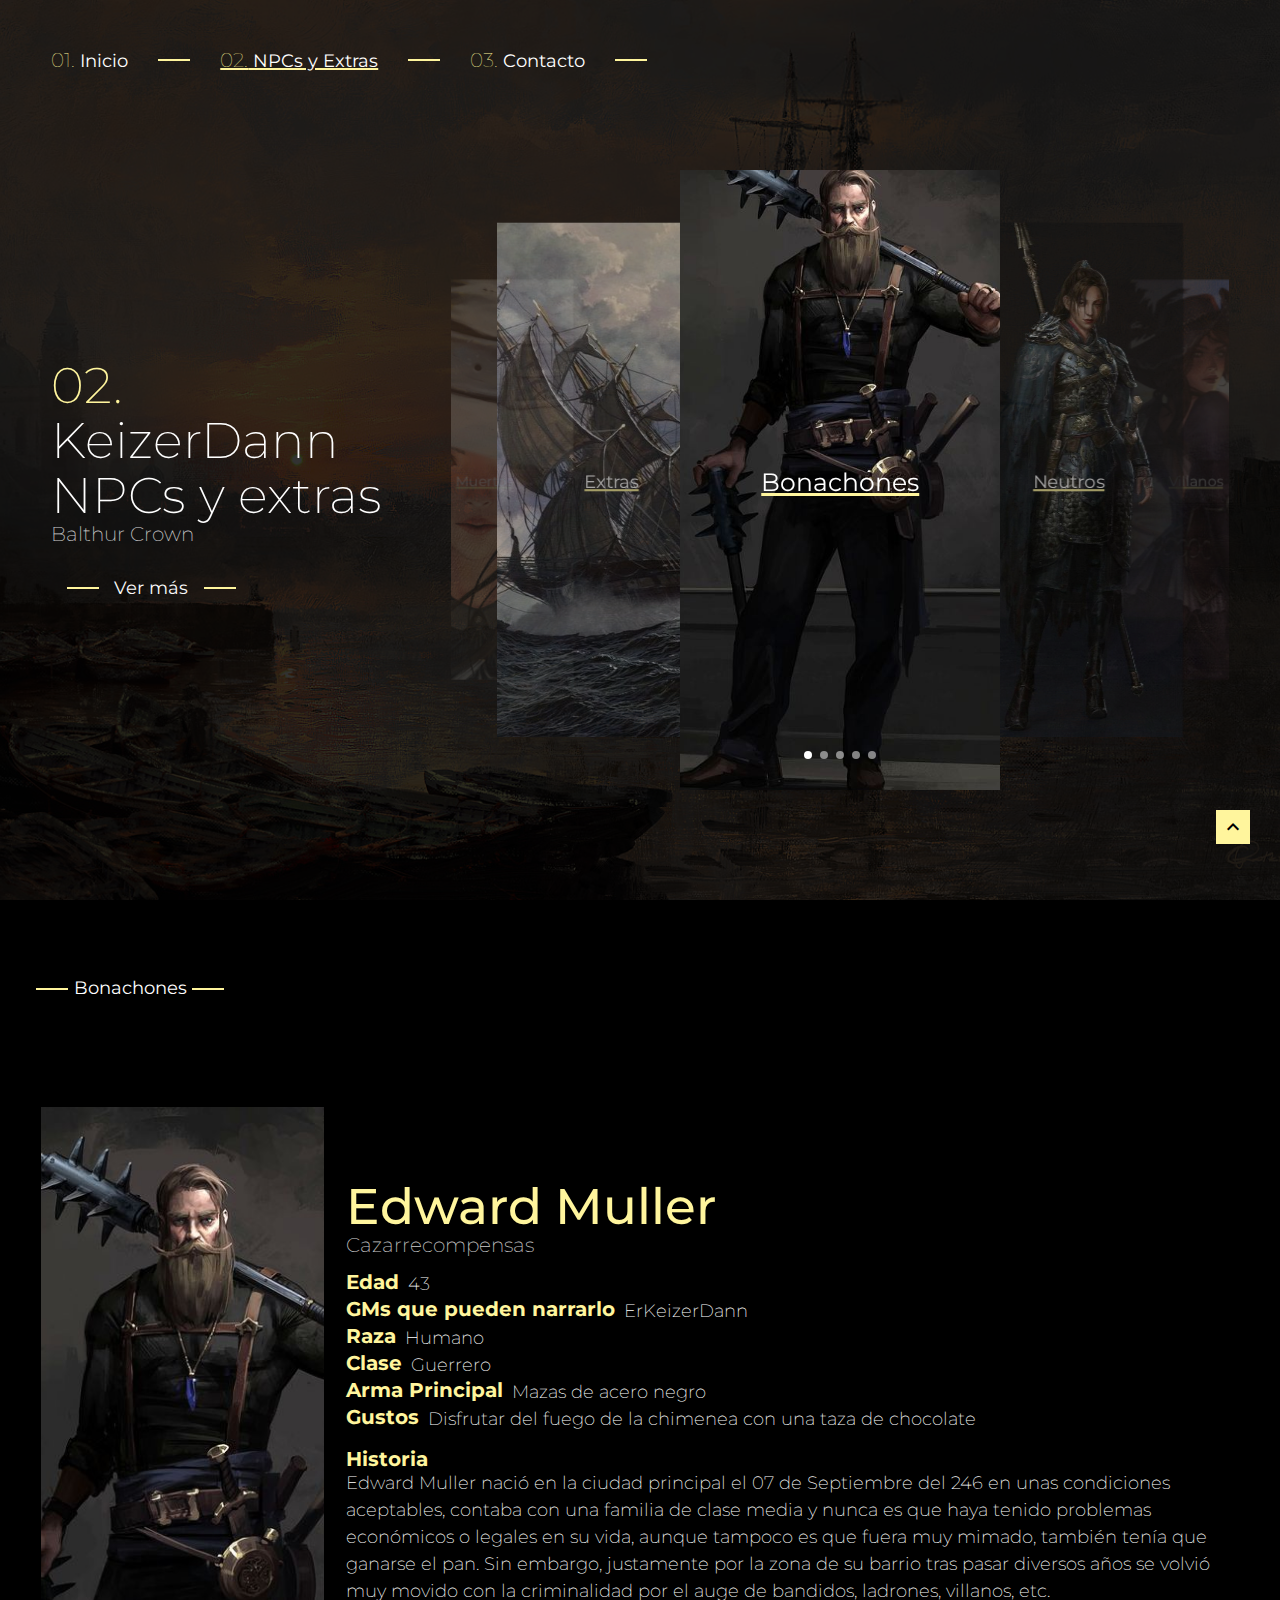
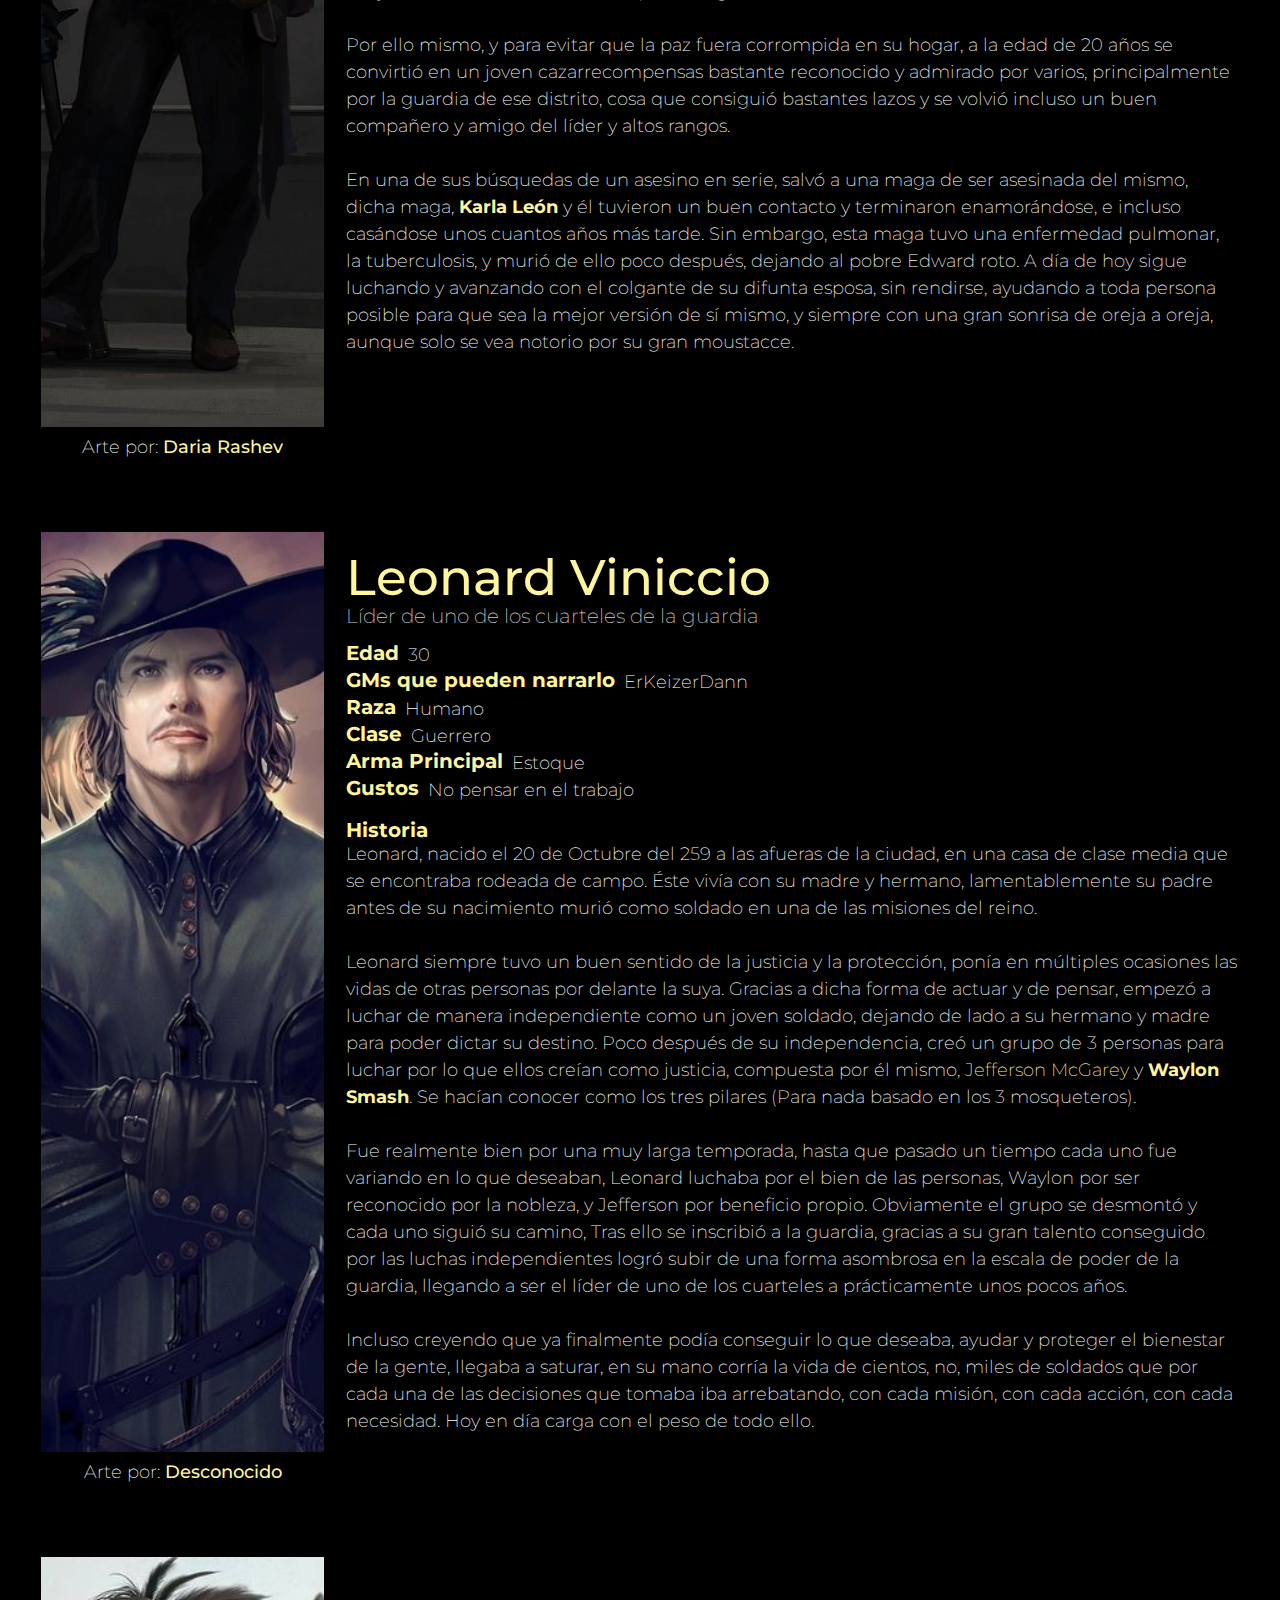
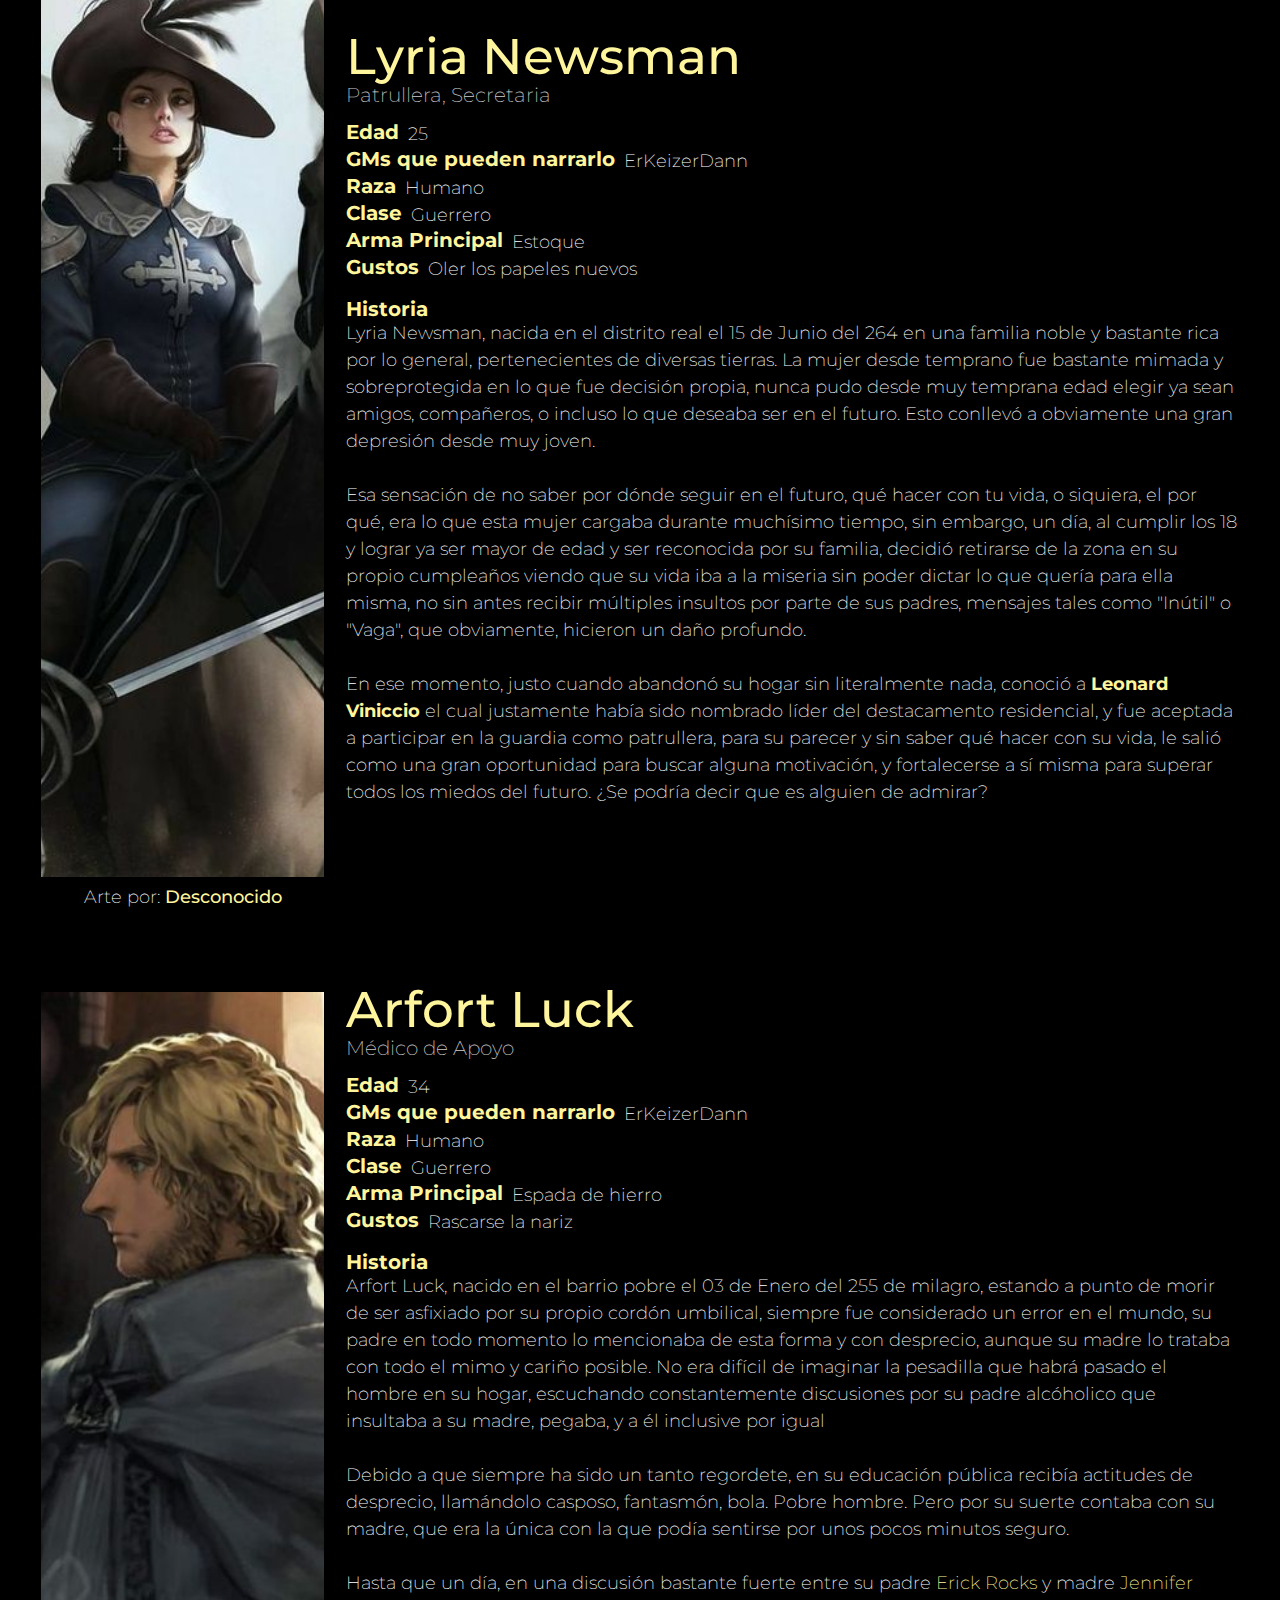
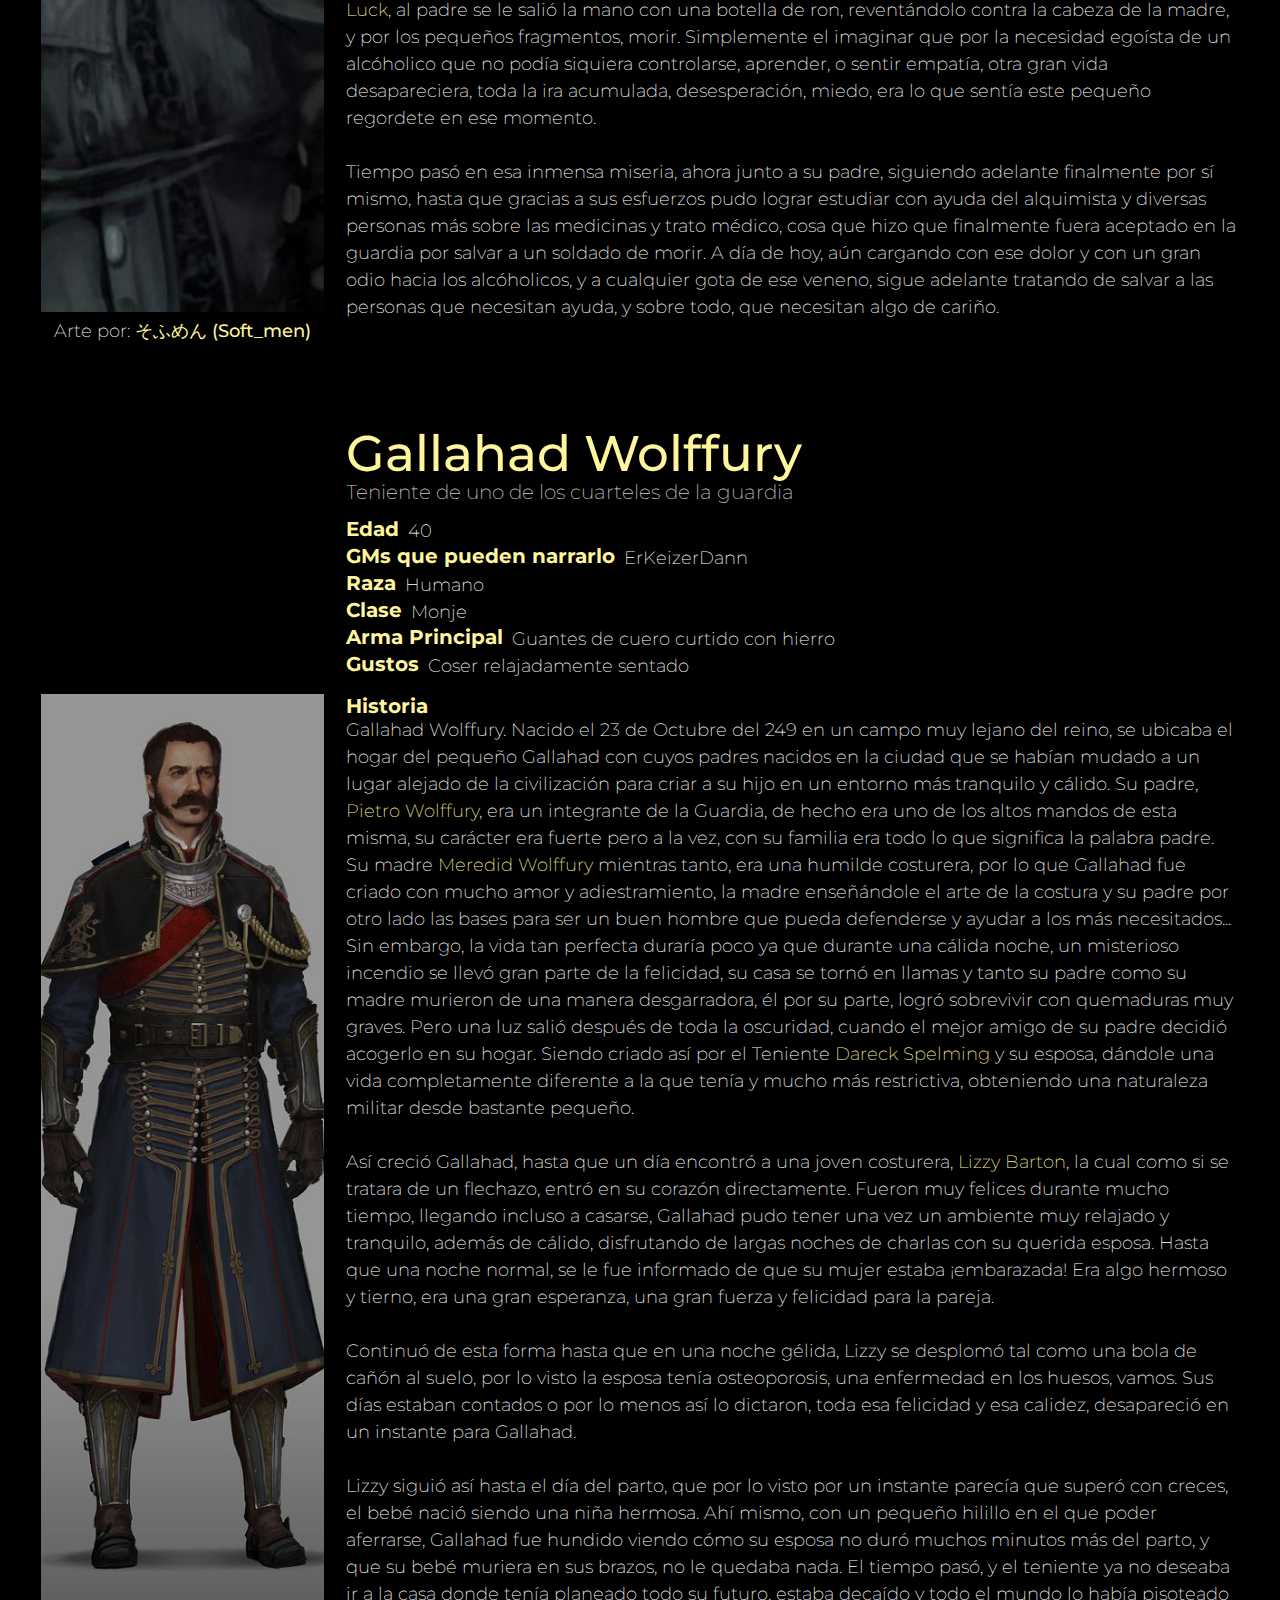
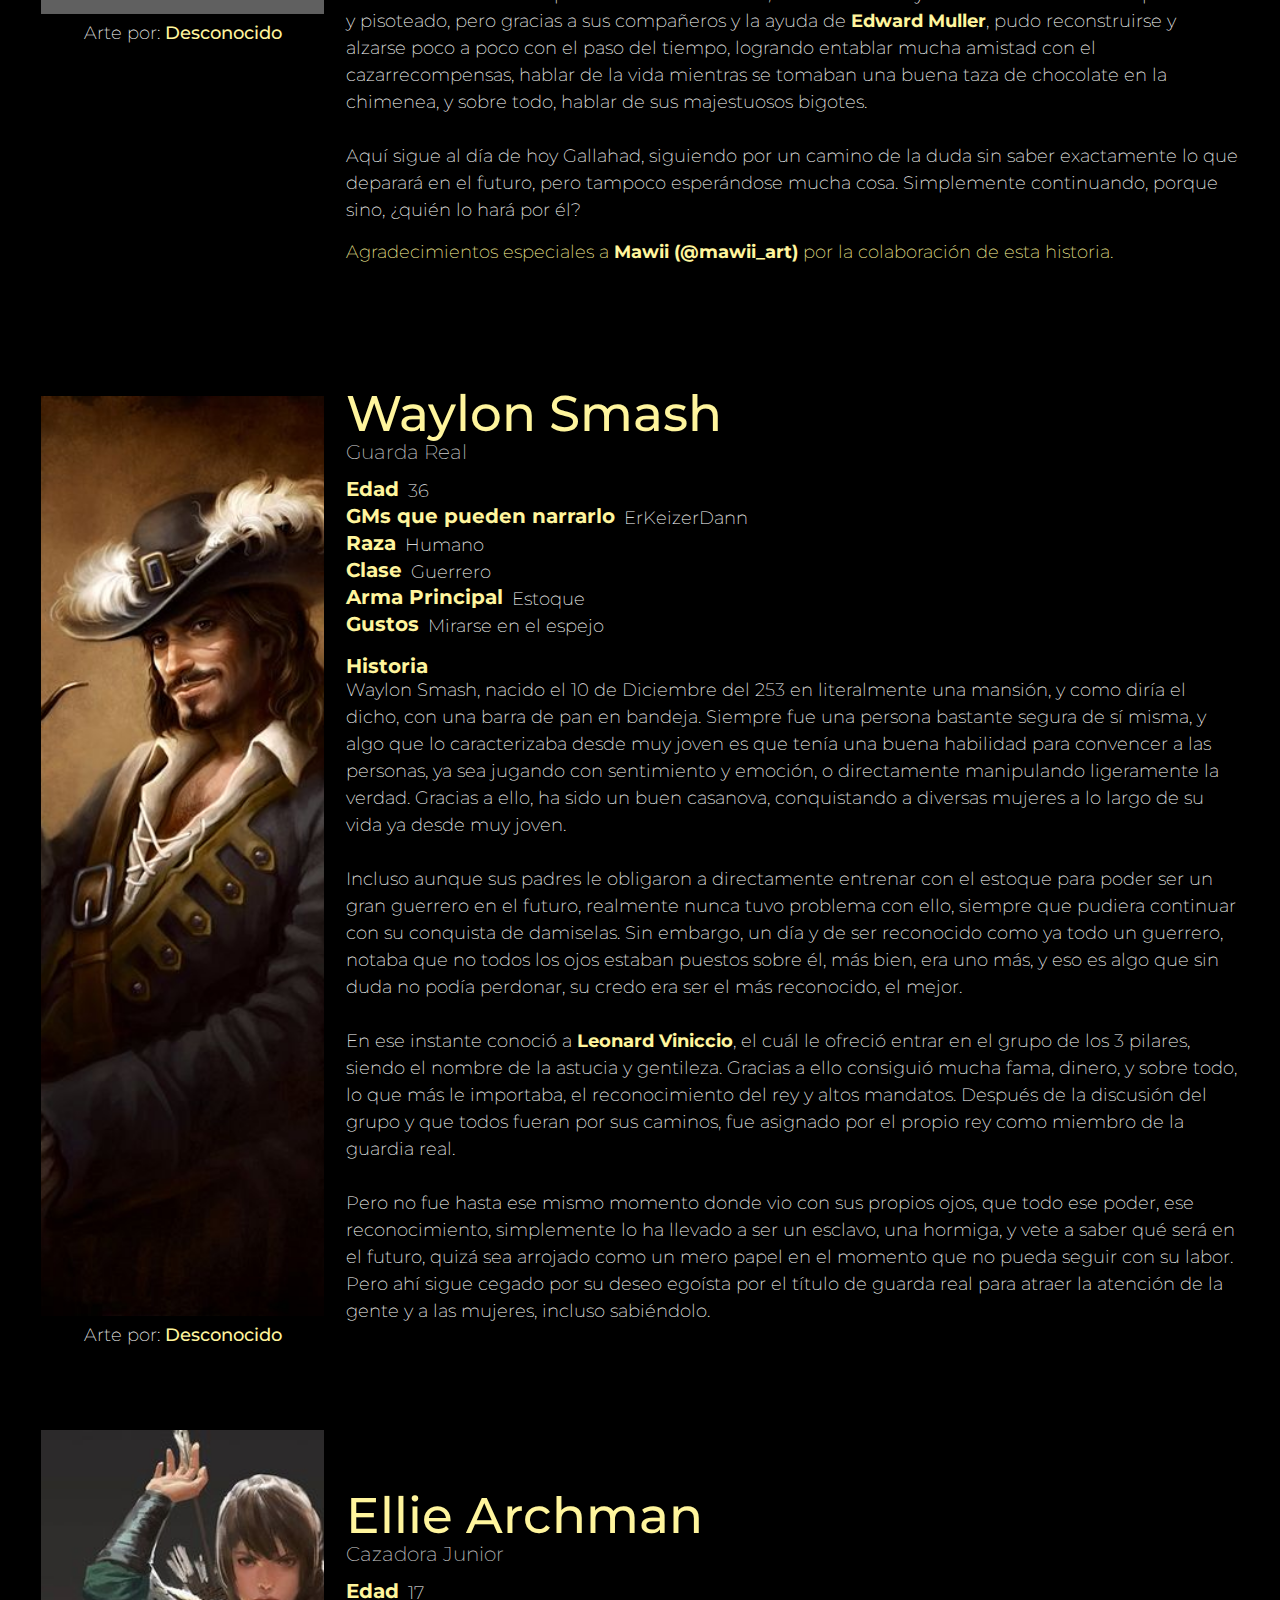
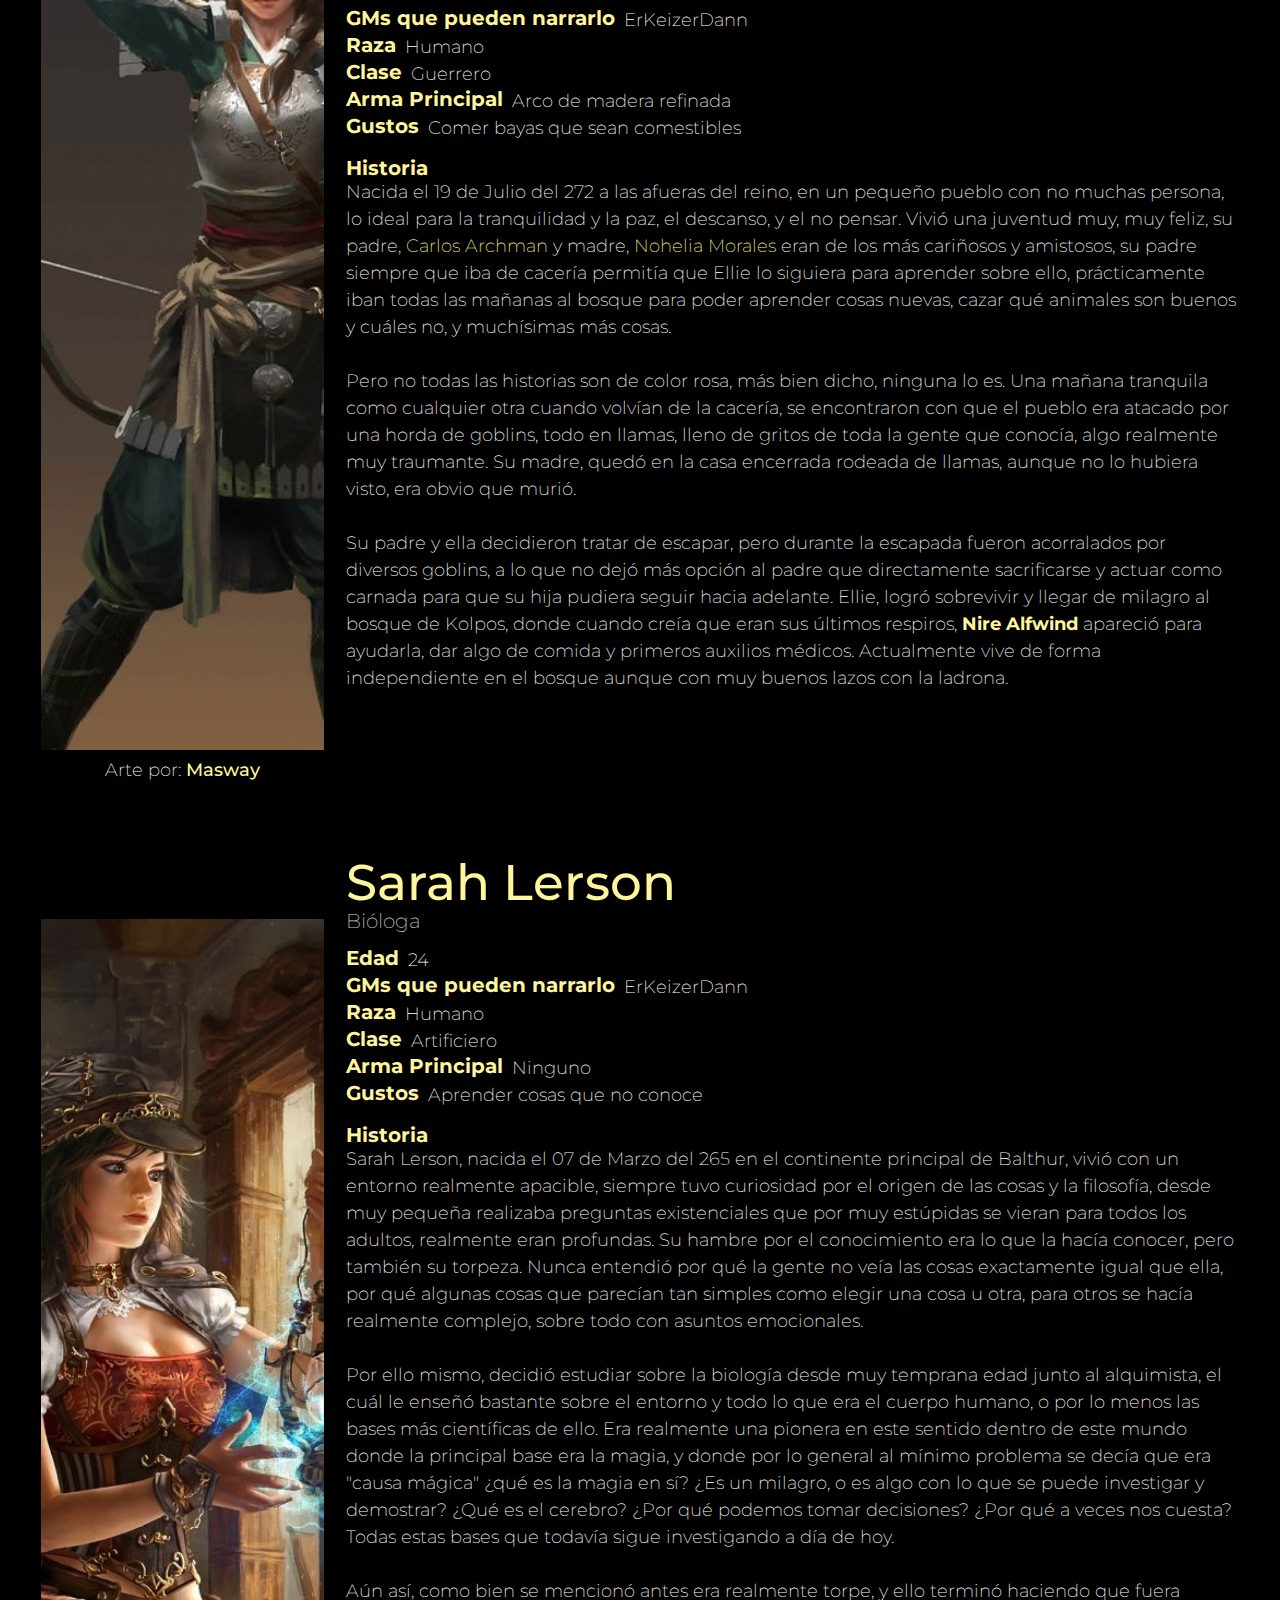
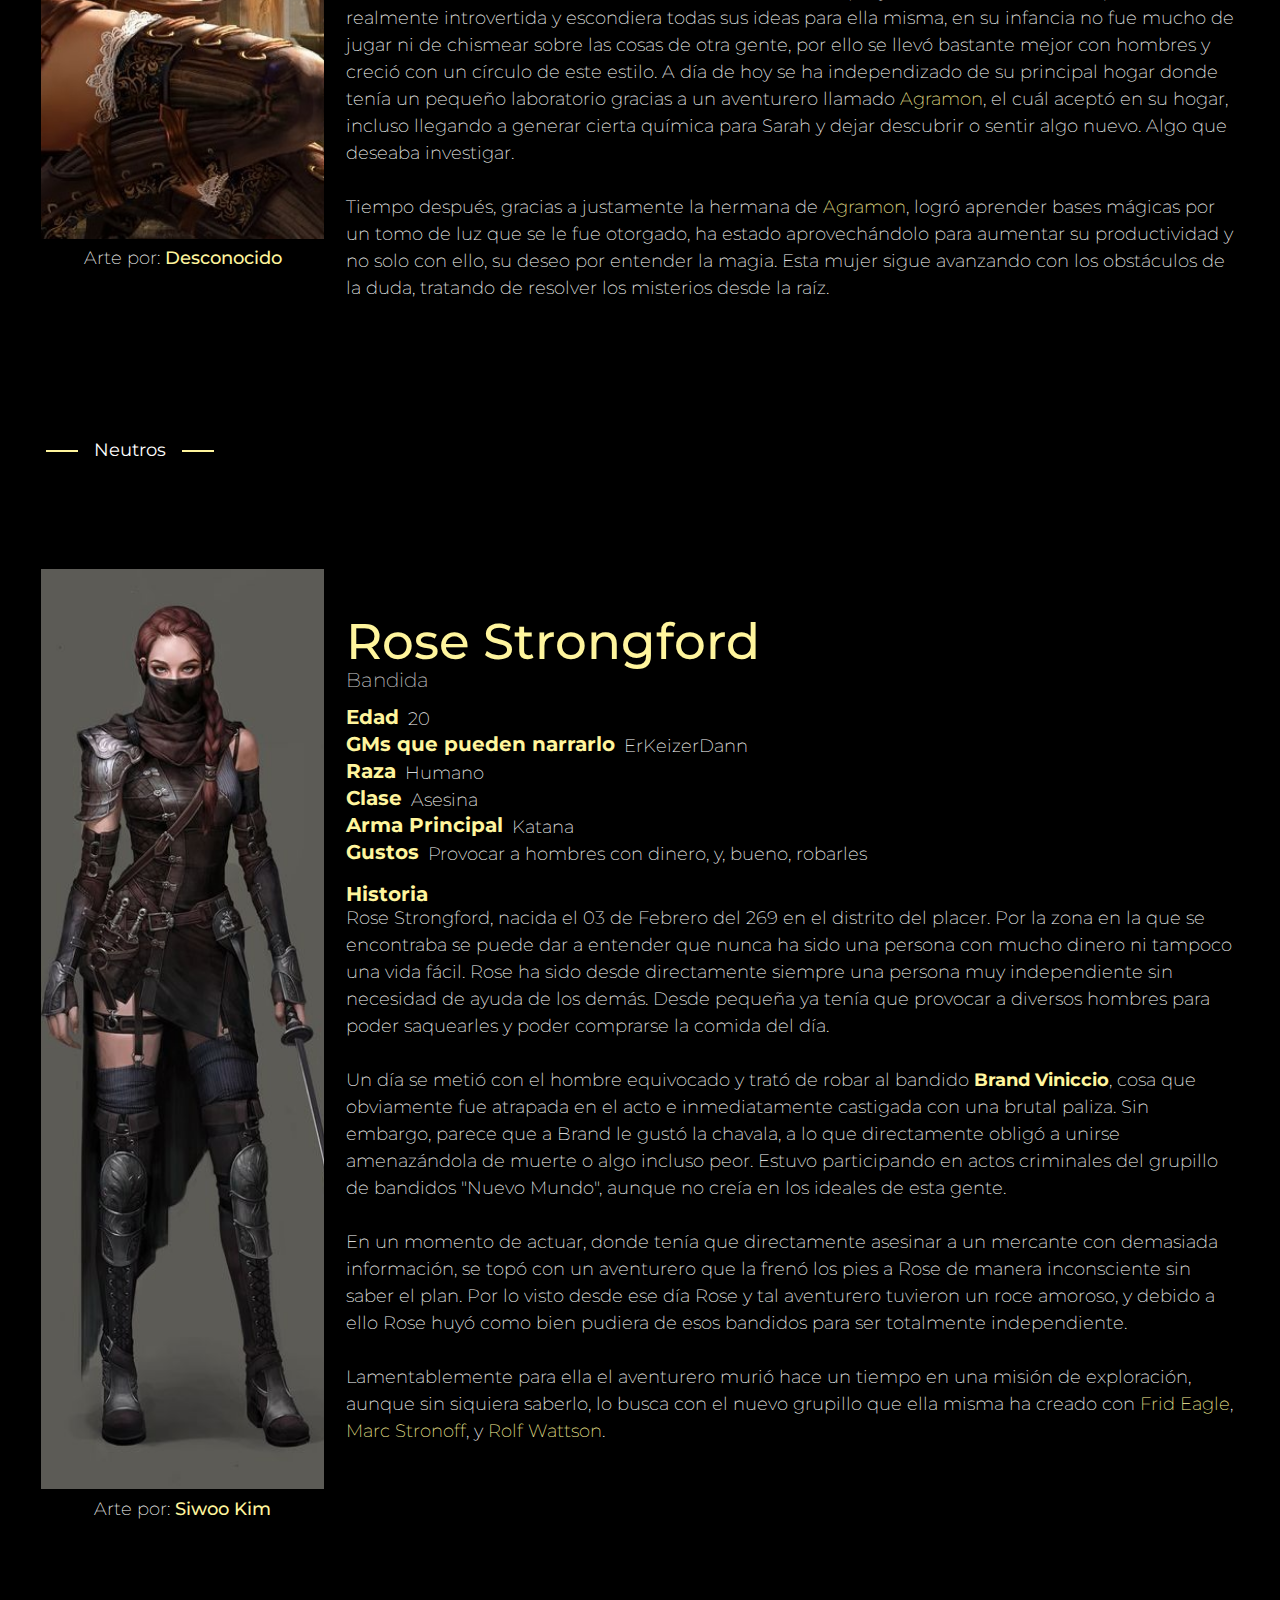
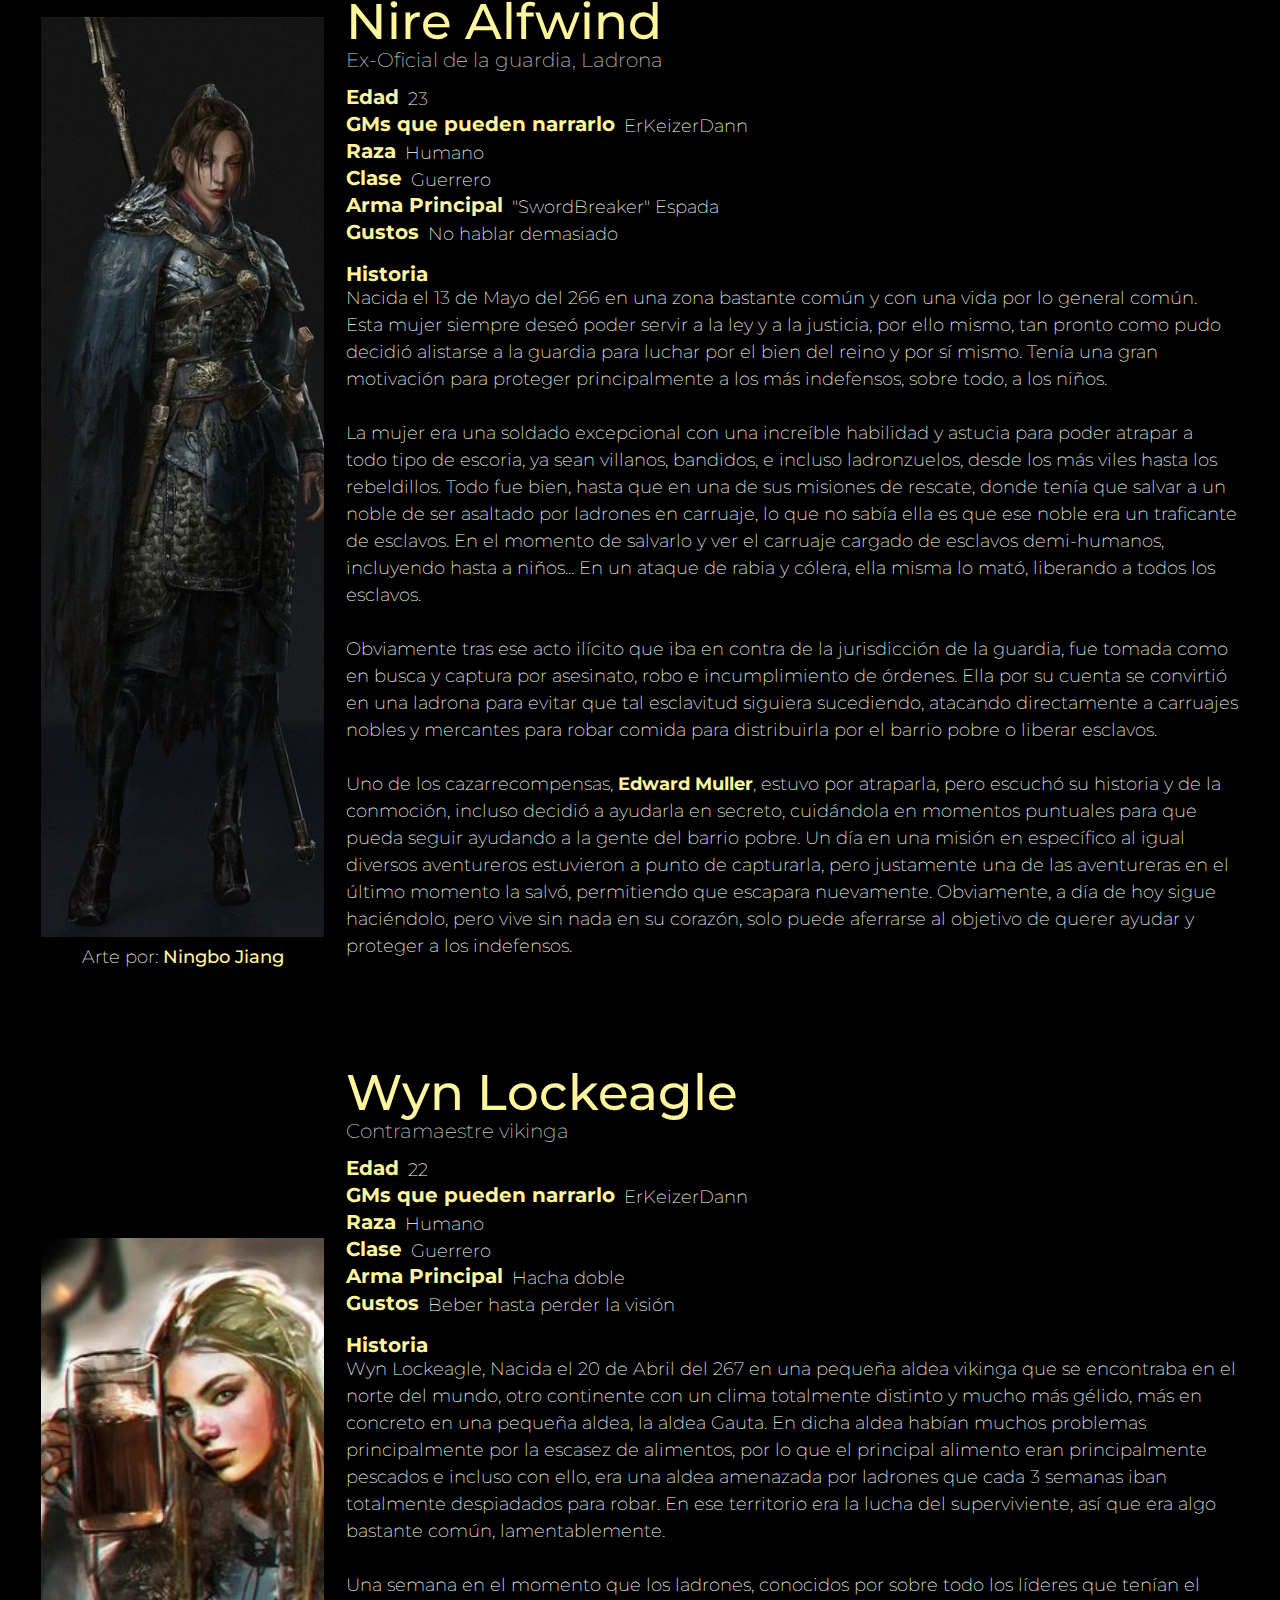
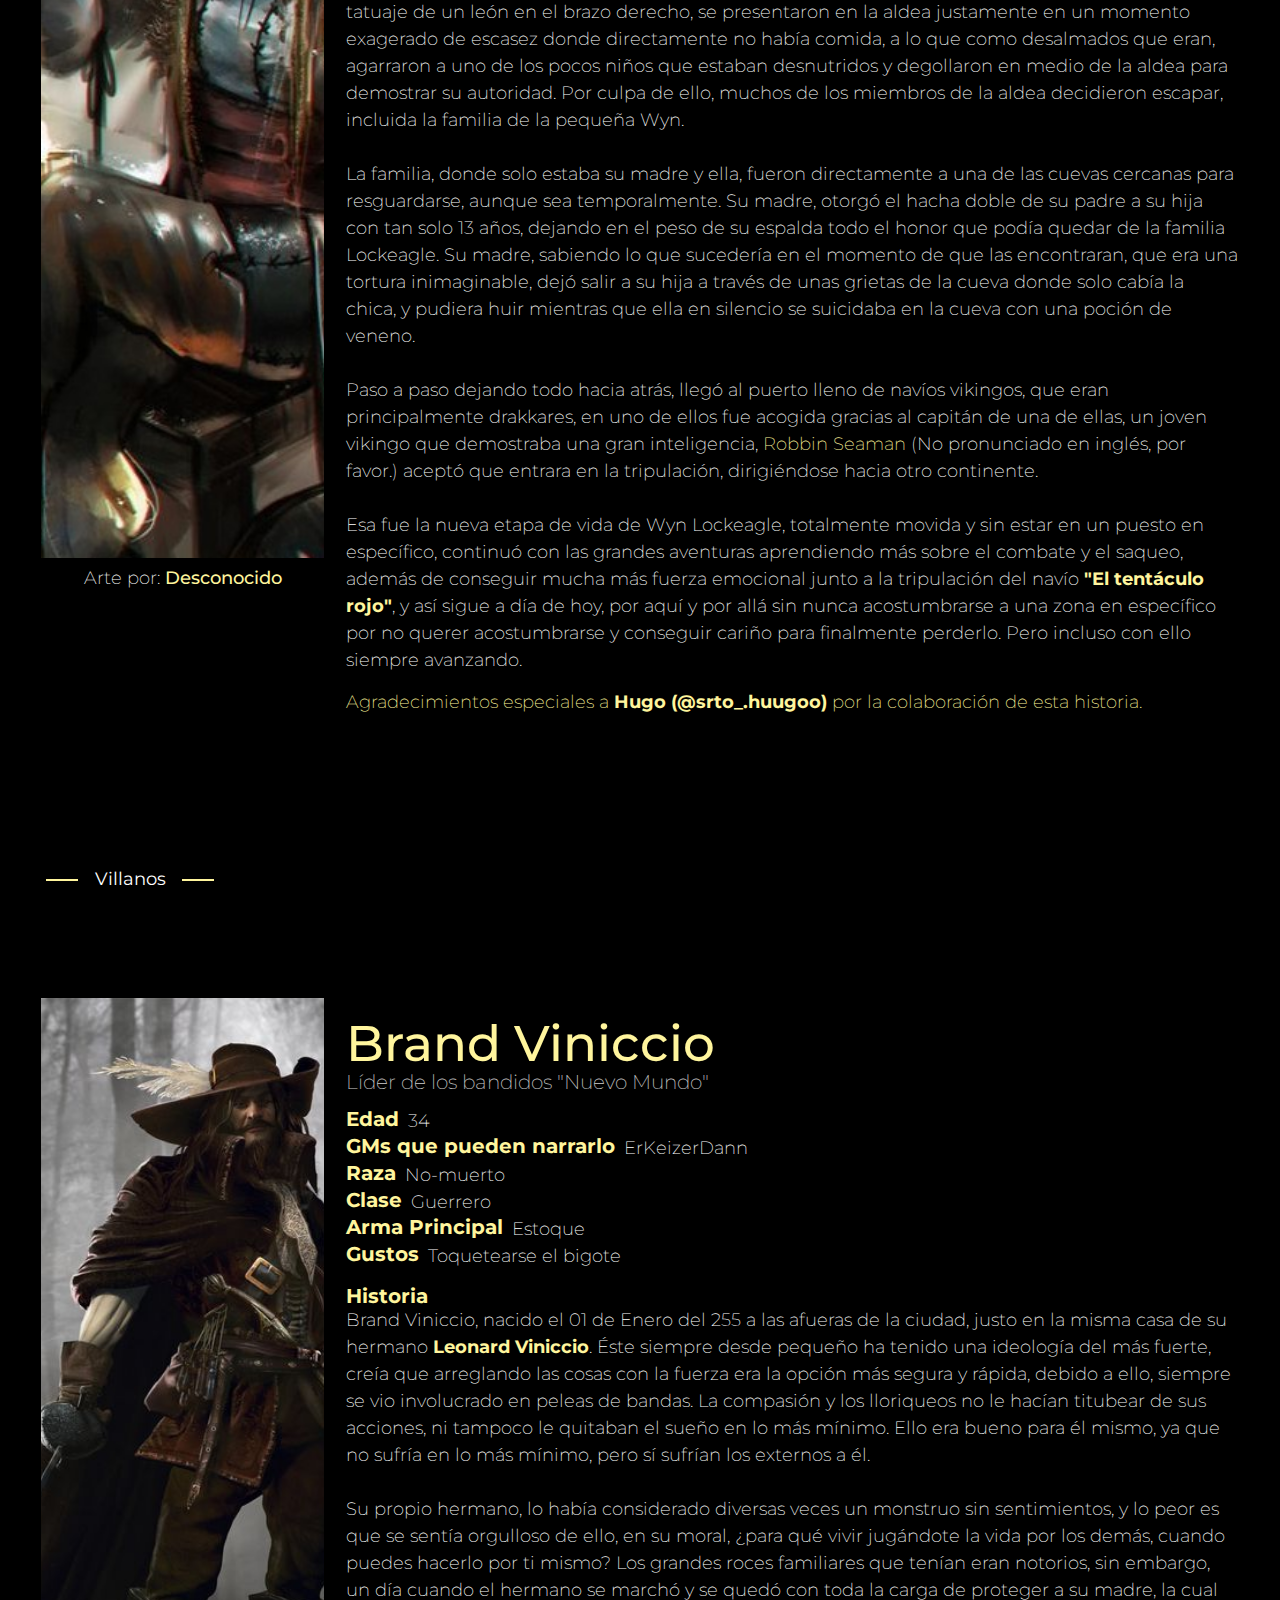
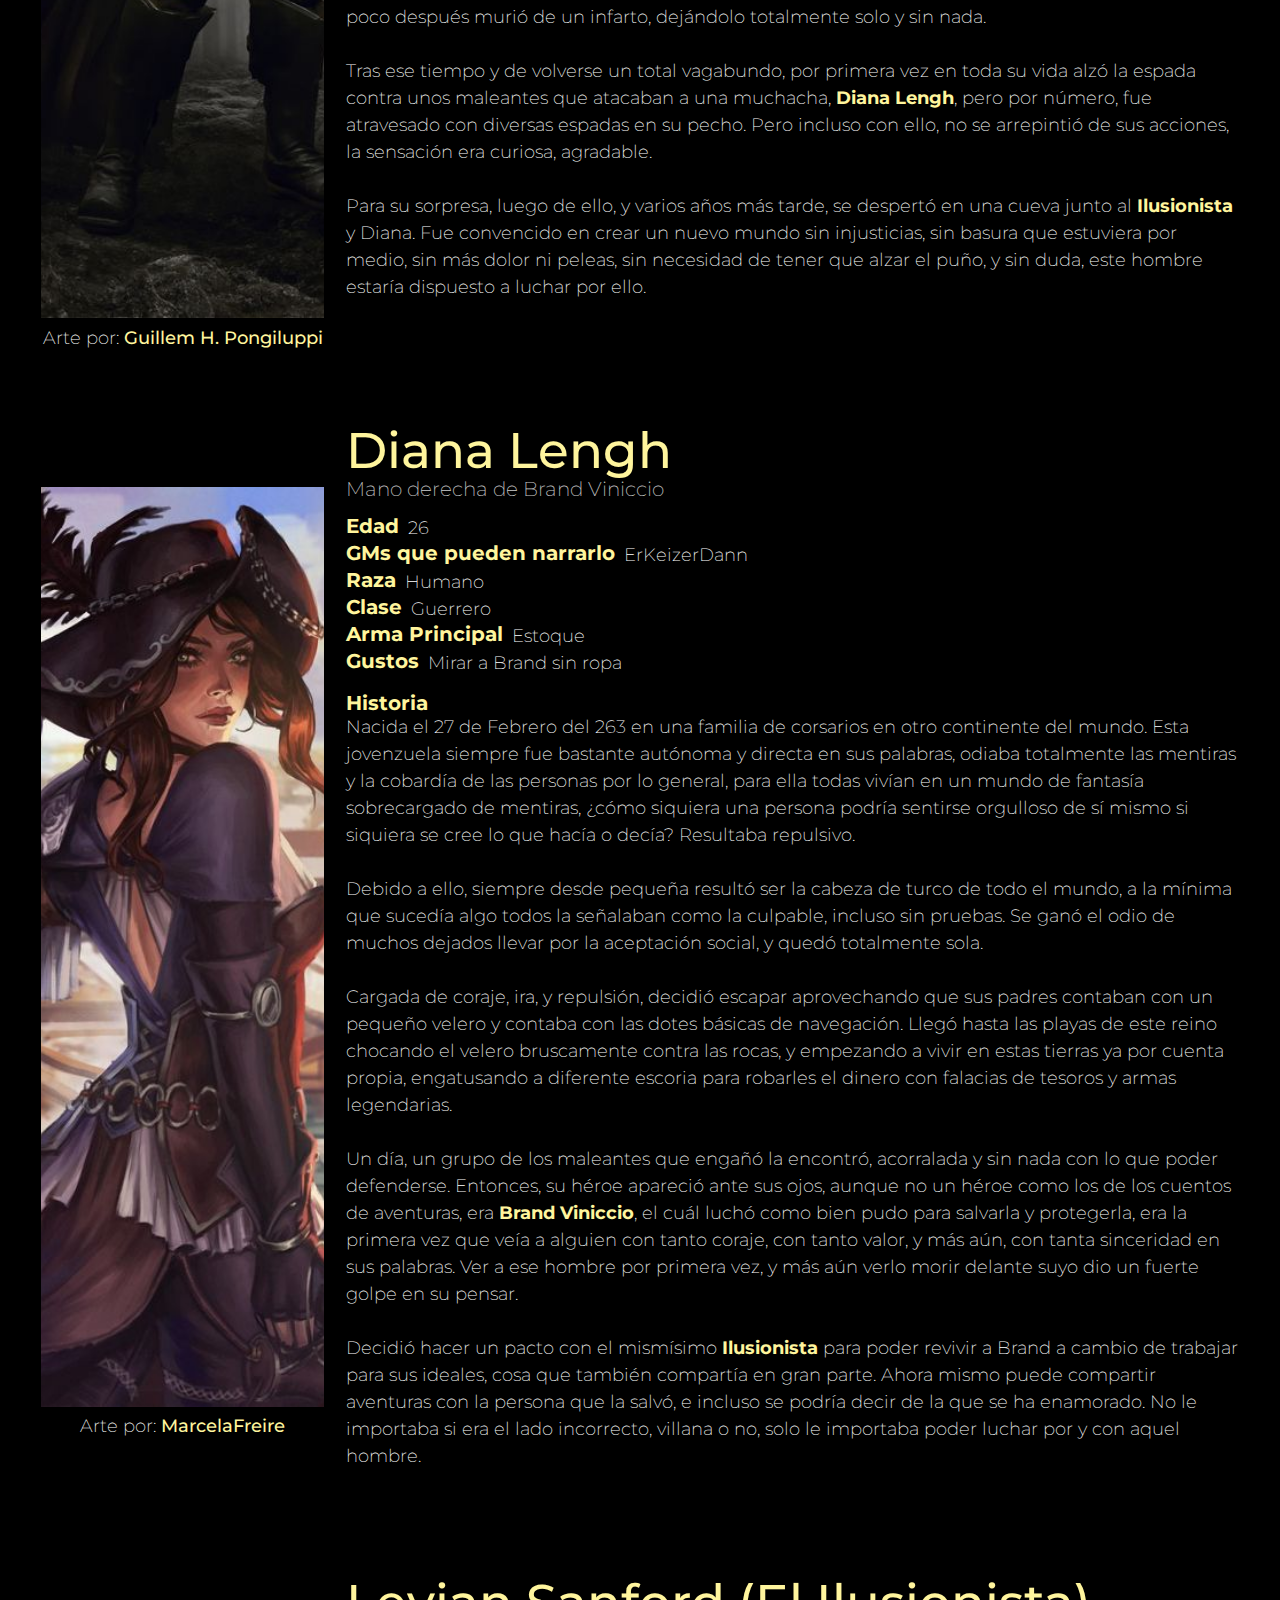
==== pages/npcs.html @ 5e6a47f0 "Finished" ====
<!DOCTYPE html>
<html lang="es">

<head>
    <title>ErKeizerDann - NPCs y Extras</title>
    <!--Every Meta Tag-->
    <meta charset="UTF-8">
    <meta http-equiv="X-UA-Compatible" content="IE=edge">
    <meta name="viewport" content="width=device-width, initial-scale=1.0">
    <meta name="author" content="Daniel Agustín González Sas">
    <meta name="description" content="Personajes de rol">
    <meta name="robots" content="noindex, nofollow">
    <!-- Compiled and minified CSS -->
    <link rel="stylesheet" href="https://cdnjs.cloudflare.com/ajax/libs/materialize/1.0.0/css/materialize.min.css">
    <!--Personal StyleSheet-->
    <link rel="stylesheet" href="../styles/styles.css">
    <!--Animate CSS-->
    <link rel="stylesheet" href="https://cdnjs.cloudflare.com/ajax/libs/animate.css/4.1.1/animate.min.css" />
    <!--Icono de la web-->
    <link rel="apple-touch-icon" sizes="180x180" href="../rsc/assets/icon/apple-touch-icon.png">
    <link rel="icon" type="image/png" sizes="32x32" href="../rsc/assets/icon/favicon-32x32.png">
    <link rel="icon" type="image/png" sizes="16x16" href="../rsc/assets/icon/favicon-16x16.png">
    <link rel="manifest" href="/site.webmanifest">
    <!--Google Icon Font-->
    <link href="https://fonts.googleapis.com/icon?family=Material+Icons" rel="stylesheet">
    <!--Google Fonts-->
    <link rel="preconnect" href="https://fonts.googleapis.com">
    <link rel="preconnect" href="https://fonts.gstatic.com" crossorigin>
    <link href="https://fonts.googleapis.com/css2?family=Montserrat:wght@200;500&display=swap" rel="stylesheet">
</head>

<body class="black">
    <a href="#"><i class="material-icons independent-arrow yellow lighten-3 black-text waves-effect">keyboard_arrow_up</i></a>

    <!--Navbar-->
    <div class="navbar-fixed hide-on-large-only ">
        <nav class="black">
            <div class="nav-wrapper">
                <a href="#" data-target="menu-responsive" class="sidenav-trigger">
                    <i class="material-icons yellow-text text-lighten-3">menu</i>
                </a>
            </div>
        </nav>
    </div>

    <!--Sidenav-->
    <ul class="sidenav black" id="menu-responsive">
        <li class="waves-effect waves-light"><a href="../index.html" class="white-text"><span
                    class="yellow-text text-lighten-3">01.</span> Inicio</a></li>
        <li class="waves-effect waves-light"><a href="#" class="marked white-text"><span
                    class="yellow-text text-lighten-3">02.</span> NPCs y Extras</a></li>
        <li class="waves-effect waves-light"><a href="./contact.html" class="white-text"><span
                    class="yellow-text text-lighten-3">03.</span> Contacto</a></li>
    </ul>

    <!--Landing Page-->
    <div class="content-fluid landing bg-1">
        <div class="dark-background">
            <div class="row">
                <!--Navigation-->
                <div class="col s12 m12 l12 my-nav">
                    <ul class="left hide-on-med-and-down">
                        <li><a href="../index.html" class="white-text"><span
                                    class="yellow-text text-lighten-3">01.</span>
                                Inicio</a></li>
                        <hr>
                        <li><a href="#" class="marked white-text"><span class="yellow-text text-lighten-3">02.</span>
                                NPCs y Extras</a></li>
                        <hr>
                        <li><a href="./contact.html" class="white-text"><span
                                    class="yellow-text text-lighten-3">03.</span>
                                Contacto</a></li>
                        <hr>
                    </ul>
                </div>
                <!--Title-->
                <div class="col s12 m6 l4 animate__animated animate__slideInLeft title">
                    <h1 class="yellow-text text-lighten-3">02.</h1>
                    <h1>KeizerDann NPCs y extras</h1>
                    <h3 class="subt">Balthur Crown</h3>
                    <div class="cool-btn">
                        <hr><a href="#bonachones" class="my-btn grey-text text-lighten-5">Ver más</a>
                        <hr>
                    </div>
                </div>

                <!--Sections-->
                <div class="col s12 m6 l8 animate__animated animate__slideInRight other-nav hide-on-small-only">
                    <div class="carousel center-align">
                        <a href="#bonachones" class="carousel-item">
                            <h5>Bonachones</h5><img
                                src="../rsc/bonachones/de-la-guadia-o-relacionados/edward-muller-cazarrecompensas.jpg">
                        </a>
                        <a href="#neutros" class="carousel-item">
                            <h5>Neutros</h5><img src="../rsc/neutro/otros/nire-alfwind.jpg">
                        </a>
                        <a href="#villanos" class="carousel-item">
                            <h5>Villanos</h5><img src="../rsc/villanos/diana-lengh-bandida.jpg">
                        </a>
                        <a href="#muertos" class="carousel-item">
                            <h5>Muertos</h5><img src="../rsc/muertos/karla-leon-maga.jpg">
                        </a>
                        <a href="#extras" class="carousel-item">
                            <h5>Extras</h5><img src="../rsc/extras/la-perfecta-gloriosa.jpg">
                        </a>
                    </div>
                </div>
            </div>
        </div>
    </div>

    <!--Start of the NPCs Section-->
    <div class="content-fluid black npcs">
        <div class="row section" id="bonachones">
            <div class="cool-btn">
                <hr><a href="#" class="my-btn white-text">Bonachones</a>
                <hr>
            </div>
        </div>

        <!--Start-->
        <div class="row section npc" id="edwmul">
            <div class="col s12 m6 l3 npc-img center-align">
                <img src="../rsc/bonachones/de-la-guadia-o-relacionados/edward-muller-cazarrecompensas.jpg" alt="edwmul"
                    class="tooltipped" data-position="top"
                    data-tooltip="¡JÓ, JÓ, JÓ! Hay que dar lo mejor de sí, y cuando creas que no puedes, ¡relájate y vuelve a hacerlo!">
                <p>Arte por: <a href="#" class="yellow-text text-lighten-3 hoverable">Daria Rashev</a></p>
            </div>
            <div class="col s12 m6 l9 info">
                <div class="name">
                    <h1 class="yellow-text text-lighten-3">Edward Muller</h1>
                    <h3 class="subt">Cazarrecompensas</h3>
                </div>
                <div class="stats section">
                    <div class="Edad">
                        <h3 class="yellow-text text-lighten-3">Edad </h3>
                        <p> 43</p>
                    </div>
                    <div class="gms">
                        <h3 class="yellow-text text-lighten-3">GMs que pueden narrarlo </h3>
                        <p> ErKeizerDann</p>
                    </div>
                    <div class="raza">
                        <h3 class="yellow-text text-lighten-3">Raza </h3>
                        <p> Humano</p>
                    </div>
                    <div class="clase">
                        <h3 class="yellow-text text-lighten-3">Clase </h3>
                        <p> Guerrero</p>
                    </div>
                    <div class="arma">
                        <h3 class="yellow-text text-lighten-3">Arma Principal </h3>
                        <p> Mazas de acero negro</p>
                    </div>
                    <div class="gustos">
                        <h3 class="yellow-text text-lighten-3">Gustos </h3>
                        <p> Disfrutar del fuego de la chimenea con una taza de chocolate</p>
                    </div>
                </div>

                <div class="history">
                    <h3 class="yellow-text text-lighten-3">Historia</h3>
                    <p>Edward Muller nació en la ciudad principal el 07 de Septiembre del 246 en unas
                        condiciones aceptables, contaba con una familia de clase media y nunca es que haya
                        tenido problemas económicos o legales en su vida, aunque tampoco es que fuera muy
                        mimado, también tenía que ganarse el pan. Sin embargo, justamente por la zona de su
                        barrio tras pasar diversos años se volvió muy movido con la criminalidad por el auge de
                        bandidos, ladrones, villanos, etc. <br>
                        <br>
                        Por ello mismo, y para evitar que la paz fuera corrompida en su hogar, a la edad de 20
                        años se convirtió en un joven cazarrecompensas bastante reconocido y admirado por
                        varios, principalmente por la guardia de ese distrito, cosa que consiguió bastantes
                        lazos y se volvió incluso un buen compañero y amigo del líder y altos rangos. <br>
                        <br>
                        En una de sus búsquedas de un asesino en serie, salvó a una maga de ser asesinada del
                        mismo, dicha maga, <a href="#karleo" class="yellow-text text-lighten-3 bld">Karla León</a> y él
                        tuvieron un
                        buen contacto y
                        terminaron enamorándose, e incluso casándose unos cuantos años más tarde. Sin embargo,
                        esta maga tuvo una enfermedad pulmonar, la tuberculosis, y murió de ello poco después,
                        dejando al pobre Edward roto. A día de hoy sigue luchando y avanzando con el colgante de
                        su difunta esposa, sin rendirse, ayudando a toda persona posible para que sea la mejor
                        versión de sí mismo, y siempre con una gran sonrisa de oreja a oreja, aunque solo se vea
                        notorio por su gran moustacce.
                    </p>
                </div>
            </div>
        </div>
        <!--End-->

        <!--Start-->
        <div class="row section npc" id="leovin">
            <div class="col s12 m6 l3 npc-img center-align">
                <img src="../rsc/bonachones/de-la-guadia-o-relacionados/leonard-viniccio-capitan.jpg" alt="leovin"
                    class="tooltipped" data-position="top"
                    data-tooltip="¿Te quieres rendir? Yo también, pero aquí sigo. Y si yo puedo, tú también.">
                <p>Arte por: <a href="#" class="yellow-text text-lighten-3 hoverable">Desconocido</a></p>
            </div>
            <div class="col s12 m6 l9 info">
                <div class="name">
                    <h1 class="yellow-text text-lighten-3">Leonard Viniccio</h1>
                    <h3 class="subt">Líder de uno de los cuarteles de la guardia</h3>
                </div>
                <div class="stats section">
                    <div class="Edad">
                        <h3 class="yellow-text text-lighten-3">Edad </h3>
                        <p> 30</p>
                    </div>
                    <div class="gms">
                        <h3 class="yellow-text text-lighten-3">GMs que pueden narrarlo </h3>
                        <p> ErKeizerDann</p>
                    </div>
                    <div class="raza">
                        <h3 class="yellow-text text-lighten-3">Raza </h3>
                        <p> Humano</p>
                    </div>
                    <div class="clase">
                        <h3 class="yellow-text text-lighten-3">Clase </h3>
                        <p> Guerrero</p>
                    </div>
                    <div class="arma">
                        <h3 class="yellow-text text-lighten-3">Arma Principal </h3>
                        <p> Estoque</p>
                    </div>
                    <div class="gustos">
                        <h3 class="yellow-text text-lighten-3">Gustos </h3>
                        <p> No pensar en el trabajo</p>
                    </div>
                </div>

                <div class="history">
                    <h3 class="yellow-text text-lighten-3">Historia</h3>
                    <p>Leonard, nacido el 20 de Octubre del 259 a las afueras de la ciudad, en una casa de clase
                        media que se encontraba rodeada de campo. Éste vivía con su madre y hermano,
                        lamentablemente su padre antes de su nacimiento murió como soldado en una de las
                        misiones del reino.<br>
                        <br>
                        Leonard siempre tuvo un buen sentido de la justicia y la protección, ponía en múltiples
                        ocasiones las vidas de otras personas por delante la suya. Gracias a dicha forma de
                        actuar y de pensar, empezó a luchar de manera independiente como un joven soldado,
                        dejando de lado a su hermano y madre para poder dictar su destino. Poco después de su
                        independencia, creó un grupo de 3 personas para luchar por lo que ellos creían como
                        justicia, compuesta por él mismo, <span class="yellow-text text-lighten-3">Jefferson
                            McGarey</span> y <a href="#waysma" class="yellow-text text-lighten-3 bld">Waylon Smash</a>.
                        Se hacían conocer como los tres
                        pilares (Para nada basado en los 3 mosqueteros). <br>
                        <br>
                        Fue realmente bien por una muy larga temporada, hasta que pasado un tiempo cada uno fue
                        variando en lo que deseaban, Leonard luchaba por el bien de las personas, Waylon por ser
                        reconocido por la nobleza, y Jefferson por beneficio propio. Obviamente el grupo se
                        desmontó y cada uno siguió su camino, Tras ello se inscribió a la guardia, gracias a su
                        gran talento conseguido por las luchas independientes logró subir de una forma asombrosa
                        en la escala de poder de la guardia, llegando a ser el líder de uno de los cuarteles a
                        prácticamente unos pocos años.<br>
                        <br>
                        Incluso creyendo que ya finalmente podía conseguir lo que deseaba, ayudar y proteger el
                        bienestar de la gente, llegaba a saturar, en su mano corría la vida de cientos, no,
                        miles de soldados que por cada una de las decisiones que tomaba iba arrebatando, con
                        cada misión, con cada acción, con cada necesidad. Hoy en día carga con el peso de todo
                        ello.
                    </p>
                </div>
            </div>
        </div>
        <!--End-->
        <!--Start-->
        <div class="row section npc" id="lyrnew">
            <div class="col s12 m6 l3 npc-img center-align">
                <img src="../rsc/bonachones/de-la-guadia-o-relacionados/lyria-newsman-patrulla.jpg" alt="lyrnew"
                    class="tooltipped" data-position="top"
                    data-tooltip="El mundo es injusto, siempre nos da la espalda. Pero nosotros somos mejores que el mundo y avanzamos sin su ayuda.">
                <p>Arte por: <a href="#" class="yellow-text text-lighten-3 hoverable">Desconocido</a></p>
            </div>
            <div class="col s12 m6 l9 info">
                <div class="name">
                    <h1 class="yellow-text text-lighten-3">Lyria Newsman</h1>
                    <h3 class="subt">Patrullera, Secretaria</h3>
                </div>
                <div class="stats section">
                    <div class="Edad">
                        <h3 class="yellow-text text-lighten-3">Edad </h3>
                        <p> 25</p>
                    </div>
                    <div class="gms">
                        <h3 class="yellow-text text-lighten-3">GMs que pueden narrarlo </h3>
                        <p> ErKeizerDann</p>
                    </div>
                    <div class="raza">
                        <h3 class="yellow-text text-lighten-3">Raza </h3>
                        <p> Humano</p>
                    </div>
                    <div class="clase">
                        <h3 class="yellow-text text-lighten-3">Clase </h3>
                        <p> Guerrero</p>
                    </div>
                    <div class="arma">
                        <h3 class="yellow-text text-lighten-3">Arma Principal </h3>
                        <p> Estoque</p>
                    </div>
                    <div class="gustos">
                        <h3 class="yellow-text text-lighten-3">Gustos </h3>
                        <p> Oler los papeles nuevos</p>
                    </div>
                </div>

                <div class="history">
                    <h3 class="yellow-text text-lighten-3">Historia</h3>
                    <p>Lyria Newsman, nacida en el distrito real el 15 de Junio del 264 en una familia noble y
                        bastante rica por
                        lo general, pertenecientes de diversas tierras. La mujer desde temprano fue bastante
                        mimada y sobreprotegida en lo que fue decisión propia, nunca pudo desde muy temprana
                        edad elegir ya sean amigos, compañeros, o incluso lo que deseaba ser en el futuro. Esto
                        conllevó a obviamente una gran depresión desde muy joven.<br>
                        <br>
                        Esa sensación de no saber por dónde seguir en el futuro, qué hacer con tu vida, o
                        siquiera, el por qué, era lo que esta mujer cargaba durante muchísimo tiempo, sin
                        embargo, un día, al cumplir los 18 y lograr ya ser mayor de edad y ser reconocida por su
                        familia, decidió retirarse de la zona en su propio cumpleaños viendo que su vida iba a
                        la miseria sin poder dictar lo que quería para ella misma, no sin antes recibir
                        múltiples insultos por parte de sus padres, mensajes tales como "Inútil" o "Vaga", que
                        obviamente, hicieron un daño profundo.<br>
                        <br>
                        En ese momento, justo cuando abandonó su hogar sin literalmente nada, conoció a <a
                            href="#leovin" class="yellow-text text-lighten-3 bld">Leonard Viniccio</a> el cual
                        justamente había sido
                        nombrado líder del destacamento residencial, y fue aceptada a participar en la guardia
                        como patrullera, para su parecer y sin saber qué hacer con su vida, le salió como una
                        gran oportunidad para buscar alguna motivación, y fortalecerse a sí misma para superar
                        todos los miedos del futuro. ¿Se podría decir que es alguien de admirar?
                    </p>
                </div>
            </div>
        </div>
        <!--End-->
        <!--Start-->
        <div class="row section npc" id="arfluc">
            <div class="col s12 m6 l3 npc-img center-align">
                <img src="../rsc/bonachones/de-la-guadia-o-relacionados/arfort-luck-medico-de-apoyo.jpg" alt="arfluc"
                    class="tooltipped" data-position="top"
                    data-tooltip="Vivir duele, solucionar problemas arde, pero es mejor eso que no sentir.">
                <p>Arte por: <a href="https://twitter.com/soft_men" class="yellow-text text-lighten-3 hoverable">そふめん
                        (Soft_men)</a></p>
            </div>
            <div class="col s12 m6 l9 info">
                <div class="name">
                    <h1 class="yellow-text text-lighten-3">Arfort Luck</h1>
                    <h3 class="subt">Médico de Apoyo</h3>
                </div>
                <div class="stats section">
                    <div class="Edad">
                        <h3 class="yellow-text text-lighten-3">Edad </h3>
                        <p> 34</p>
                    </div>
                    <div class="gms">
                        <h3 class="yellow-text text-lighten-3">GMs que pueden narrarlo </h3>
                        <p> ErKeizerDann</p>
                    </div>
                    <div class="raza">
                        <h3 class="yellow-text text-lighten-3">Raza </h3>
                        <p> Humano</p>
                    </div>
                    <div class="clase">
                        <h3 class="yellow-text text-lighten-3">Clase </h3>
                        <p> Guerrero</p>
                    </div>
                    <div class="arma">
                        <h3 class="yellow-text text-lighten-3">Arma Principal </h3>
                        <p> Espada de hierro</p>
                    </div>
                    <div class="gustos">
                        <h3 class="yellow-text text-lighten-3">Gustos </h3>
                        <p> Rascarse la nariz</p>
                    </div>
                </div>

                <div class="history">
                    <h3 class="yellow-text text-lighten-3">Historia</h3>
                    <p>Arfort Luck, nacido en el barrio pobre el 03 de Enero del 255 de milagro, estando a punto
                        de morir de ser asfixiado por su propio cordón umbilical, siempre fue considerado un
                        error en el mundo, su padre en todo momento lo mencionaba de esta forma y con desprecio,
                        aunque su madre lo trataba con todo el mimo y cariño posible. No era difícil de imaginar
                        la pesadilla que habrá pasado el hombre en su hogar, escuchando constantemente
                        discusiones por su padre alcóholico que insultaba a su madre, pegaba, y a él inclusive
                        por igual<br>
                        <br>
                        Debido a que siempre ha sido un tanto regordete, en su educación pública recibía
                        actitudes de desprecio, llamándolo casposo, fantasmón, bola. Pobre hombre. Pero por su
                        suerte contaba con su madre, que era la única con la que podía sentirse por unos pocos
                        minutos seguro.<br>
                        <br>
                        Hasta que un día, en una discusión bastante fuerte entre su padre <span
                            class="yellow-text text-lighten-3">Erick
                            Rocks</span> y madre <span class="yellow-text text-lighten-3">Jennifer Luck</span>, al
                        padre se le salió la mano con una botella de ron, reventándolo contra la cabeza de la
                        madre, y por los pequeños fragmentos, morir. Simplemente el imaginar que por la
                        necesidad egoísta de un alcóholico que no podía siquiera controlarse, aprender, o sentir
                        empatía, otra gran vida desapareciera, toda la ira acumulada, desesperación, miedo, era
                        lo que sentía este pequeño regordete en ese momento.<br>
                        <br>
                        Tiempo pasó en esa inmensa miseria, ahora junto a su padre, siguiendo adelante
                        finalmente por sí mismo, hasta que gracias a sus esfuerzos pudo lograr estudiar con
                        ayuda del alquimista y diversas personas más sobre las medicinas y trato médico, cosa
                        que hizo que finalmente fuera aceptado en la guardia por salvar a un soldado de morir. A
                        día de hoy, aún cargando con ese dolor y con un gran odio hacia los alcóholicos, y a
                        cualquier gota de ese veneno, sigue adelante tratando de salvar a las personas que
                        necesitan ayuda, y sobre todo, que necesitan algo de cariño.
                    </p>
                </div>
            </div>
        </div>
        <!--End-->
        <!--Start-->
        <div class="row section npc" id="galwol">
            <div class="col s12 m6 l3 npc-img center-align">
                <img src="../rsc/bonachones/de-la-guadia-o-relacionados/gallahad-wolffury-teniente.jpg" alt="leovin"
                    class="tooltipped" data-position="top"
                    data-tooltip="No te dejes hundir, porque si lo haces, ¿quién continuará por ti?">
                <p>Arte por: <a href="#" class="yellow-text text-lighten-3 hoverable">Desconocido</a></p>
            </div>
            <div class="col s12 m6 l9 info">
                <div class="name">
                    <h1 class="yellow-text text-lighten-3">Gallahad Wolffury</h1>
                    <h3 class="subt">Teniente de uno de los cuarteles de la guardia</h3>
                </div>
                <div class="stats section">
                    <div class="Edad">
                        <h3 class="yellow-text text-lighten-3">Edad </h3>
                        <p> 40</p>
                    </div>
                    <div class="gms">
                        <h3 class="yellow-text text-lighten-3">GMs que pueden narrarlo </h3>
                        <p> ErKeizerDann</p>
                    </div>
                    <div class="raza">
                        <h3 class="yellow-text text-lighten-3">Raza </h3>
                        <p> Humano</p>
                    </div>
                    <div class="clase">
                        <h3 class="yellow-text text-lighten-3">Clase </h3>
                        <p> Monje</p>
                    </div>
                    <div class="arma">
                        <h3 class="yellow-text text-lighten-3">Arma Principal </h3>
                        <p> Guantes de cuero curtido con hierro</p>
                    </div>
                    <div class="gustos">
                        <h3 class="yellow-text text-lighten-3">Gustos </h3>
                        <p> Coser relajadamente sentado</p>
                    </div>
                </div>

                <div class="history">
                    <h3 class="yellow-text text-lighten-3">Historia</h3>
                    <p>Gallahad Wolffury. Nacido el 23 de Octubre del 249 en un campo muy lejano del reino, se ubicaba
                        el hogar del pequeño Gallahad con cuyos padres nacidos en la ciudad que se habían mudado a un
                        lugar alejado de la civilización para criar a su hijo en un entorno más tranquilo y cálido. Su
                        padre, <span class="yellow-text text-lighten-3">Pietro Wolffury</span>, era un integrante de la
                        Guardia, de hecho era uno de los altos mandos de
                        esta misma, su carácter era fuerte pero a la vez, con su familia era todo lo que significa la
                        palabra padre. Su madre <span class="yellow-text text-lighten-3">Meredid Wolffury</span>
                        mientras tanto, era una humilde costurera, por lo que
                        Gallahad fue criado con mucho amor y adiestramiento, la madre enseñándole el arte de la costura
                        y su padre por otro lado las bases para ser un buen hombre que pueda defenderse y ayudar a los
                        más necesitados... Sin embargo, la vida tan perfecta duraría poco ya que durante una cálida
                        noche, un misterioso incendio se llevó gran parte de la felicidad, su casa se tornó en llamas y
                        tanto su padre como su madre murieron de una manera desgarradora, él por su parte, logró
                        sobrevivir con quemaduras muy graves. Pero una luz salió después de toda la oscuridad, cuando el
                        mejor amigo de su padre decidió acogerlo en su hogar. Siendo criado así por el Teniente <span
                            class="yellow-text text-lighten-3">Dareck Spelming</span> y su esposa, dándole una vida
                        completamente diferente a la que tenía y mucho más
                        restrictiva, obteniendo una naturaleza militar desde bastante pequeño.<br>
                        <br>
                        Así creció Gallahad, hasta que un día encontró a una joven costurera, <span
                            class="yellow-text text-lighten-3">Lizzy Barton</span>, la cual como
                        si se tratara de un flechazo, entró en su corazón directamente. Fueron muy felices durante mucho
                        tiempo, llegando incluso a casarse, Gallahad pudo tener una vez un ambiente muy relajado y
                        tranquilo, además de cálido, disfrutando de largas noches de charlas con su querida esposa.
                        Hasta que una noche normal, se le fue informado de que su mujer estaba ¡embarazada! Era algo
                        hermoso y tierno, era una gran esperanza, una gran fuerza y felicidad para la pareja.<br>
                        <br>
                        Continuó de esta forma hasta que en una noche gélida, Lizzy se desplomó tal como una bola de
                        cañón al suelo, por lo visto la esposa tenía osteoporosis, una enfermedad en los huesos, vamos.
                        Sus días estaban contados o por lo menos así lo dictaron, toda esa felicidad y esa calidez,
                        desapareció en un instante para Gallahad.<br>
                        <br>
                        Lizzy siguió así hasta el día del parto, que por lo visto por un instante parecía que superó con
                        creces, el bebé nació siendo una niña hermosa. Ahí mismo, con un pequeño hilillo en el que poder
                        aferrarse, Gallahad fue hundido viendo cómo su esposa no duró muchos minutos más del parto, y
                        que su bebé muriera en sus brazos, no le quedaba nada.
                        El tiempo pasó, y el teniente ya no deseaba ir a la casa donde tenía planeado todo su futuro,
                        estaba decaído y todo el mundo lo había pisoteado y pisoteado, pero gracias a sus compañeros y
                        la ayuda de <a href="#edwmul" class="yellow-text text-lighten-3 bld">Edward Muller</a>, pudo
                        reconstruirse y alzarse poco a poco con el paso del tiempo,
                        logrando entablar mucha amistad con el cazarrecompensas, hablar de la vida mientras se tomaban
                        una buena taza de chocolate en la chimenea, y sobre todo, hablar de sus majestuosos bigotes.<br>
                        <br>
                        Aquí sigue al día de hoy Gallahad, siguiendo por un camino de la duda sin saber exactamente lo
                        que deparará en el futuro, pero tampoco esperándose mucha cosa. Simplemente continuando, porque
                        sino, ¿quién lo hará por él?
                    </p>
                    <p class="section">
                        <span class="yellow-text text-lighten-3">Agradecimientos especiales a <a
                                class="yellow-text text-lighten-3 bld" href="https://www.instagram.com/mawii_art">Mawii
                                (@mawii_art)</a> por la
                            colaboración de esta historia.</span>
                    </p>
                </div>
            </div>
        </div>
        <!--End-->
        <!--Start-->
        <div class="row section npc" id="waysma">
            <div class="col s12 m6 l3 npc-img center-align">
                <img src="../rsc/bonachones/de-la-guadia-o-relacionados/waylon-smash-guarda-real.jpg" alt="waysma"
                    class="tooltipped" data-position="top"
                    data-tooltip="Vos no seréis capaz de ver la belleza si directamente no sabéis reconocerla. Aprended a analizar y visualizar.">
                <p>Arte por: <a href="#" class="yellow-text text-lighten-3 hoverable">Desconocido</a></p>
            </div>
            <div class="col s12 m6 l9 info">
                <div class="name">
                    <h1 class="yellow-text text-lighten-3">Waylon Smash</h1>
                    <h3 class="subt">Guarda Real</h3>
                </div>
                <div class="stats section">
                    <div class="Edad">
                        <h3 class="yellow-text text-lighten-3">Edad </h3>
                        <p> 36</p>
                    </div>
                    <div class="gms">
                        <h3 class="yellow-text text-lighten-3">GMs que pueden narrarlo </h3>
                        <p> ErKeizerDann</p>
                    </div>
                    <div class="raza">
                        <h3 class="yellow-text text-lighten-3">Raza </h3>
                        <p> Humano</p>
                    </div>
                    <div class="clase">
                        <h3 class="yellow-text text-lighten-3">Clase </h3>
                        <p> Guerrero</p>
                    </div>
                    <div class="arma">
                        <h3 class="yellow-text text-lighten-3">Arma Principal </h3>
                        <p> Estoque</p>
                    </div>
                    <div class="gustos">
                        <h3 class="yellow-text text-lighten-3">Gustos </h3>
                        <p> Mirarse en el espejo</p>
                    </div>
                </div>

                <div class="history">
                    <h3 class="yellow-text text-lighten-3">Historia</h3>
                    <p>Waylon Smash, nacido el 10 de Diciembre del 253 en literalmente una mansión, y como diría
                        el dicho, con una barra de pan en bandeja. Siempre fue una persona bastante segura de sí
                        misma, y algo que lo caracterizaba desde muy joven es que tenía una buena habilidad para
                        convencer a las personas, ya sea jugando con sentimiento y emoción, o directamente
                        manipulando ligeramente la verdad. Gracias a ello, ha sido un buen casanova,
                        conquistando a diversas mujeres a lo largo de su vida ya desde muy joven.<br>
                        <br>
                        Incluso aunque sus padres le obligaron a directamente entrenar con el estoque para poder
                        ser un gran guerrero en el futuro, realmente nunca tuvo problema con ello, siempre que
                        pudiera continuar con su conquista de damiselas. Sin embargo, un día y de ser reconocido
                        como ya todo un guerrero, notaba que no todos los ojos estaban puestos sobre él, más
                        bien, era uno más, y eso es algo que sin duda no podía perdonar, su credo era ser el más
                        reconocido, el mejor.<br>
                        <br>
                        En ese instante conoció a <a href="#leovin" class="yellow-text text-lighten-3 bld">Leonard
                            Viniccio</a>, el
                        cuál le ofreció entrar en el grupo de los 3 pilares, siendo el nombre de la astucia y
                        gentileza. Gracias a ello consiguió mucha fama, dinero, y sobre todo, lo que más le
                        importaba, el reconocimiento del rey y altos mandatos. Después de la discusión del grupo
                        y que todos fueran por sus caminos, fue asignado por el propio rey como miembro de la
                        guardia real.<br>
                        <br>
                        Pero no fue hasta ese mismo momento donde vio con sus propios ojos, que todo ese poder,
                        ese reconocimiento, simplemente lo ha llevado a ser un esclavo, una hormiga, y vete a
                        saber qué será en el futuro, quizá sea arrojado como un mero papel en el momento que no
                        pueda seguir con su labor. Pero ahí sigue cegado por su deseo egoísta por el título de
                        guarda real para atraer la atención de la gente y a las mujeres, incluso sabiéndolo.
                    </p>
                </div>
            </div>
        </div>
        <!--End-->
        <!--Start-->
        <div class="row section npc" id="ellarc">
            <div class="col s12 m6 l3 npc-img center-align">
                <img src="../rsc/bonachones/otros/ellie-archman-cazadora-jr.jpg" alt="ellarc" class="tooltipped"
                    data-position="top"
                    data-tooltip="No hace falta tener experiencia en la vida para reconocer lo que es correcto y lo que no. Que no te digan lo contrario.">
                <p>Arte por: <a href="https://www.deviantart.com/masway"
                        class="yellow-text text-lighten-3 hoverable">Masway</a></p>
            </div>
            <div class="col s12 m6 l9 info">
                <div class="name">
                    <h1 class="yellow-text text-lighten-3">Ellie Archman</h1>
                    <h3 class="subt">Cazadora Junior</h3>
                </div>
                <div class="stats section">
                    <div class="Edad">
                        <h3 class="yellow-text text-lighten-3">Edad </h3>
                        <p> 17</p>
                    </div>
                    <div class="gms">
                        <h3 class="yellow-text text-lighten-3">GMs que pueden narrarlo </h3>
                        <p> ErKeizerDann</p>
                    </div>
                    <div class="raza">
                        <h3 class="yellow-text text-lighten-3">Raza </h3>
                        <p> Humano</p>
                    </div>
                    <div class="clase">
                        <h3 class="yellow-text text-lighten-3">Clase </h3>
                        <p> Guerrero</p>
                    </div>
                    <div class="arma">
                        <h3 class="yellow-text text-lighten-3">Arma Principal </h3>
                        <p> Arco de madera refinada</p>
                    </div>
                    <div class="gustos">
                        <h3 class="yellow-text text-lighten-3">Gustos </h3>
                        <p> Comer bayas que sean comestibles</p>
                    </div>
                </div>

                <div class="history">
                    <h3 class="yellow-text text-lighten-3">Historia</h3>
                    <p>Nacida el 19 de Julio del 272 a las afueras del reino, en un pequeño pueblo con no muchas
                        persona, lo ideal para la tranquilidad y la paz, el descanso, y el no pensar. Vivió una
                        juventud muy, muy feliz, su padre, <span class="yellow-text text-lighten-3">Carlos
                            Archman</span> y madre,
                        <span class="yellow-text text-lighten-3">Nohelia Morales</span> eran de los más cariñosos y
                        amistosos, su padre
                        siempre que iba de cacería permitía que Ellie lo siguiera para aprender sobre ello,
                        prácticamente iban todas las mañanas al bosque para poder aprender cosas nuevas, cazar
                        qué animales son buenos y cuáles no, y muchísimas más cosas.<br>
                        <br>
                        Pero no todas las historias son de color rosa, más bien dicho, ninguna lo es. Una mañana
                        tranquila como cualquier otra cuando volvían de la cacería, se encontraron con que el
                        pueblo era atacado por una horda de goblins, todo en llamas, lleno de gritos de toda la
                        gente que conocía, algo realmente muy traumante. Su madre, quedó en la casa encerrada
                        rodeada de llamas, aunque no lo hubiera visto, era obvio que murió.<br>
                        <br>
                        Su padre y ella decidieron tratar de escapar, pero durante la escapada fueron
                        acorralados por diversos goblins, a lo que no dejó más opción al padre que directamente
                        sacrificarse y actuar como carnada para que su hija pudiera seguir hacia adelante.
                        Ellie, logró sobrevivir y llegar de milagro al bosque de Kolpos, donde cuando creía que
                        eran sus últimos respiros, <a href="#niralf" class="yellow-text text-lighten-3 bld">Nire
                            Alfwind</a> apareció
                        para ayudarla, dar algo de comida y primeros auxilios médicos. Actualmente vive de forma
                        independiente en el bosque aunque con muy buenos lazos con la ladrona.
                    </p>
                </div>
            </div>
        </div>
        <!--End-->
        <!--Start-->
        <div class="row section npc" id="sarler">
            <div class="col s12 m6 l3 npc-img center-align">
                <img src="../rsc/bonachones/personales/sarah-lerson-la-biologa.jpg" alt="sarler" class="tooltipped"
                    data-position="top"
                    data-tooltip="¡N-No pares de aprender! Por-porque... ¿Porque sino cómo sabremos superar los obstáculos?">
                <p>Arte por: <a href="#" class="yellow-text text-lighten-3 hoverable">Desconocido</a></p>
            </div>
            <div class="col s12 m6 l9 info">
                <div class="name">
                    <h1 class="yellow-text text-lighten-3">Sarah Lerson</h1>
                    <h3 class="subt">Bióloga</h3>
                </div>
                <div class="stats section">
                    <div class="Edad">
                        <h3 class="yellow-text text-lighten-3">Edad </h3>
                        <p> 24</p>
                    </div>
                    <div class="gms">
                        <h3 class="yellow-text text-lighten-3">GMs que pueden narrarlo </h3>
                        <p> ErKeizerDann</p>
                    </div>
                    <div class="raza">
                        <h3 class="yellow-text text-lighten-3">Raza </h3>
                        <p> Humano</p>
                    </div>
                    <div class="clase">
                        <h3 class="yellow-text text-lighten-3">Clase </h3>
                        <p> Artificiero</p>
                    </div>
                    <div class="arma">
                        <h3 class="yellow-text text-lighten-3">Arma Principal </h3>
                        <p> Ninguno</p>
                    </div>
                    <div class="gustos">
                        <h3 class="yellow-text text-lighten-3">Gustos </h3>
                        <p> Aprender cosas que no conoce</p>
                    </div>
                </div>

                <div class="history">
                    <h3 class="yellow-text text-lighten-3">Historia</h3>
                    <p>Sarah Lerson, nacida el 07 de Marzo del 265 en el continente principal de Balthur, vivió con un
                        entorno realmente apacible, siempre tuvo curiosidad por el origen de las cosas y la filosofía,
                        desde muy pequeña realizaba preguntas existenciales que por muy estúpidas se vieran para todos
                        los adultos, realmente eran profundas. Su hambre por el conocimiento era lo que la hacía
                        conocer, pero también su torpeza. Nunca entendió por qué la gente no veía las cosas exactamente
                        igual que ella, por qué algunas cosas que parecían tan simples como elegir una cosa u otra, para
                        otros se hacía realmente complejo, sobre todo con asuntos emocionales.<br>
                        <br>
                        Por ello mismo, decidió estudiar sobre la biología desde muy temprana edad junto al alquimista,
                        el cuál le enseñó bastante sobre el entorno y todo lo que era el cuerpo humano, o por lo menos
                        las bases más científicas de ello. Era realmente una pionera en este sentido dentro de este
                        mundo donde la principal base era la magia, y donde por lo general al mínimo problema se decía
                        que era "causa mágica" ¿qué es la magia en sí? ¿Es un milagro, o es algo con lo que se puede
                        investigar y demostrar? ¿Qué es el cerebro? ¿Por qué podemos tomar decisiones? ¿Por qué a veces
                        nos cuesta? Todas estas bases que todavía sigue investigando a día de hoy.<br>
                        <br>
                        Aún así, como bien se mencionó antes era realmente torpe, y ello terminó haciendo que fuera
                        realmente introvertida y escondiera todas sus ideas para ella misma, en su infancia no fue mucho
                        de jugar ni de chismear sobre las cosas de otra gente, por ello se llevó bastante mejor con
                        hombres y creció con un círculo de este estilo. A día de hoy se ha independizado de su principal
                        hogar donde tenía un pequeño laboratorio gracias a un aventurero llamado <span
                            class="yellow-text text-lighten-3">Agramon</span>, el cuál aceptó
                        en su hogar, incluso llegando a generar cierta química para Sarah y dejar descubrir o sentir
                        algo nuevo. Algo que deseaba investigar.<br>
                        <br>
                        Tiempo después, gracias a justamente la hermana de <span
                            class="yellow-text text-lighten-3">Agramon</span>, logró aprender bases mágicas por un tomo
                        de luz que se le fue otorgado, ha estado aprovechándolo para aumentar su productividad y no solo
                        con ello, su deseo por entender la magia. Esta mujer sigue avanzando con los obstáculos de la
                        duda, tratando de resolver los misterios desde la raíz.
                    </p>
                </div>
            </div>
        </div>
        <!--End-->
        <div class="row section" id="neutros">
            <div class="cool-btn">
                <hr><a href="#" class="my-btn white-text">Neutros</a>
                <hr>
            </div>
        </div>

        <!--Start-->
        <div class="row section npc" id="rosstr">
            <div class="col s12 m6 l3 npc-img center-align">
                <img src="../rsc/neutro/grupillo-de-bandidos/rose-strongford-bandida.jpg" alt="rosstr"
                    class="tooltipped" data-position="top"
                    data-tooltip="Quien dicta tu destino eres tú. No hay nadie más que pueda elegirlo.">
                <p>Arte por: <a href="https://www.artstation.com/siwoo"
                        class="yellow-text text-lighten-3 hoverable">Siwoo Kim</a></p>
            </div>
            <div class="col s12 m6 l9 info">
                <div class="name">
                    <h1 class="yellow-text text-lighten-3">Rose Strongford</h1>
                    <h3 class="subt">Bandida</h3>
                </div>
                <div class="stats section">
                    <div class="Edad">
                        <h3 class="yellow-text text-lighten-3">Edad </h3>
                        <p> 20</p>
                    </div>
                    <div class="gms">
                        <h3 class="yellow-text text-lighten-3">GMs que pueden narrarlo </h3>
                        <p> ErKeizerDann</p>
                    </div>
                    <div class="raza">
                        <h3 class="yellow-text text-lighten-3">Raza </h3>
                        <p> Humano</p>
                    </div>
                    <div class="clase">
                        <h3 class="yellow-text text-lighten-3">Clase </h3>
                        <p> Asesina</p>
                    </div>
                    <div class="arma">
                        <h3 class="yellow-text text-lighten-3">Arma Principal </h3>
                        <p> Katana</p>
                    </div>
                    <div class="gustos">
                        <h3 class="yellow-text text-lighten-3">Gustos </h3>
                        <p> Provocar a hombres con dinero, y, bueno, robarles</p>
                    </div>
                </div>

                <div class="history">
                    <h3 class="yellow-text text-lighten-3">Historia</h3>
                    <p>Rose Strongford, nacida el 03 de Febrero del 269 en el distrito del placer. Por la zona
                        en la que se encontraba se puede dar a entender que nunca ha sido una persona con mucho
                        dinero ni tampoco una vida fácil. Rose ha sido desde directamente siempre una persona
                        muy independiente sin necesidad de ayuda de los demás. Desde pequeña ya tenía que
                        provocar a diversos hombres para poder saquearles y poder comprarse la comida del
                        día.<br>
                        <br>
                        Un día se metió con el hombre equivocado y trató de robar al bandido <a href="#bravin"
                            class="yellow-text text-lighten-3 bld">Brand Viniccio</a>, cosa que obviamente fue atrapada
                        en el acto e
                        inmediatamente castigada con una brutal paliza. Sin embargo, parece que a Brand le gustó
                        la chavala, a lo que directamente obligó a unirse amenazándola de muerte o algo incluso
                        peor. Estuvo participando en actos criminales del grupillo de bandidos "Nuevo Mundo",
                        aunque no creía en los ideales de esta gente.<br>
                        <br>
                        En un momento de actuar, donde tenía que directamente asesinar a un mercante con
                        demasiada información, se topó con un aventurero que la frenó los pies a Rose de manera
                        inconsciente sin saber el plan. Por lo visto desde ese día Rose y tal aventurero
                        tuvieron un roce amoroso, y debido a ello Rose huyó como bien pudiera de esos bandidos
                        para ser totalmente independiente.<br>
                        <br>
                        Lamentablemente para ella el aventurero murió hace un tiempo en una misión de
                        exploración, aunque sin siquiera saberlo, lo busca con el nuevo grupillo que ella misma
                        ha creado con <span class="yellow-text text-lighten-3">Frid Eagle</span>, <span
                            class="yellow-text text-lighten-3">Marc
                            Stronoff</span>, y <span class="yellow-text text-lighten-3">Rolf Wattson</span>.
                    </p>
                </div>
            </div>
        </div>
        <!--End-->

        <!--Start-->
        <div class="row section npc" id="niralf">
            <div class="col s12 m6 l3 npc-img center-align">
                <img src="../rsc/neutro/otros/nire-alfwind.jpg" alt="niralf" class="tooltipped" data-position="top"
                    data-tooltip="No pierdas el niño que tienes en ti, y protégelo.">
                <p>Arte por: <a href="https://www.artstation.com/boboj"
                        class="yellow-text text-lighten-3 hoverable">Ningbo Jiang</a></p>
            </div>
            <div class="col s12 m6 l9 info">
                <div class="name">
                    <h1 class="yellow-text text-lighten-3">Nire Alfwind</h1>
                    <h3 class="subt">Ex-Oficial de la guardia, Ladrona</h3>
                </div>
                <div class="stats section">
                    <div class="Edad">
                        <h3 class="yellow-text text-lighten-3">Edad </h3>
                        <p> 23</p>
                    </div>
                    <div class="gms">
                        <h3 class="yellow-text text-lighten-3">GMs que pueden narrarlo </h3>
                        <p> ErKeizerDann</p>
                    </div>
                    <div class="raza">
                        <h3 class="yellow-text text-lighten-3">Raza </h3>
                        <p> Humano</p>
                    </div>
                    <div class="clase">
                        <h3 class="yellow-text text-lighten-3">Clase </h3>
                        <p> Guerrero</p>
                    </div>
                    <div class="arma">
                        <h3 class="yellow-text text-lighten-3">Arma Principal </h3>
                        <p> "SwordBreaker" Espada</p>
                    </div>
                    <div class="gustos">
                        <h3 class="yellow-text text-lighten-3">Gustos </h3>
                        <p> No hablar demasiado</p>
                    </div>
                </div>

                <div class="history">
                    <h3 class="yellow-text text-lighten-3">Historia</h3>
                    <p>Nacida el 13 de Mayo del 266 en una zona bastante común y con una vida por lo general
                        común. Esta mujer siempre deseó poder servir a la ley y a la justicia, por ello mismo,
                        tan pronto como pudo decidió alistarse a la guardia para luchar por el bien del reino y
                        por sí mismo. Tenía una gran motivación para proteger principalmente a los más
                        indefensos, sobre todo, a los niños.<br>
                        <br>
                        La mujer era una soldado excepcional con una increíble habilidad y astucia para poder
                        atrapar a todo tipo de escoria, ya sean villanos, bandidos, e incluso ladronzuelos,
                        desde los más viles hasta los rebeldillos. Todo fue bien, hasta que en una de sus
                        misiones de rescate, donde tenía que salvar a un noble de ser asaltado por ladrones en
                        carruaje, lo que no sabía ella es que ese noble era un traficante de esclavos. En el
                        momento de salvarlo y ver el carruaje cargado de esclavos demi-humanos, incluyendo hasta
                        a niños... En un ataque de rabia y cólera, ella misma lo mató, liberando a todos los
                        esclavos.<br>
                        <br>
                        Obviamente tras ese acto ilícito que iba en contra de la jurisdicción de la guardia, fue
                        tomada como en busca y captura por asesinato, robo e incumplimiento de órdenes. Ella por
                        su cuenta se convirtió en una ladrona para evitar que tal esclavitud siguiera
                        sucediendo, atacando directamente a carruajes nobles y mercantes para robar comida para
                        distribuirla por el barrio pobre o liberar esclavos.<br>
                        <br>
                        Uno de los cazarrecompensas, <a href="#edwmul" class="yellow-text text-lighten-3 bld">Edward
                            Muller</a>, estuvo
                        por atraparla, pero escuchó su historia y de la conmoción, incluso decidió a ayudarla en
                        secreto, cuidándola en momentos puntuales para que pueda seguir ayudando a la gente del
                        barrio pobre. Un día en una misión en específico al igual diversos aventureros
                        estuvieron a punto de capturarla, pero justamente una de las aventureras en el último
                        momento la salvó, permitiendo que escapara nuevamente.
                        Obviamente, a día de hoy sigue haciéndolo, pero vive sin nada en su corazón, solo puede
                        aferrarse al objetivo de querer ayudar y proteger a los indefensos.
                    </p>
                </div>
            </div>
        </div>
        <!--End-->
        <!--Start-->
        <div class="row section npc" id="wynloc">
            <div class="col s12 m6 l3 npc-img center-align">
                <img src="../rsc/neutro/otros/wyn-lockeagle-vikinga.jpg" alt="wynloc" class="tooltipped"
                    data-position="top" data-tooltip="¡FIJA TU MIRADA AL PRESENTE! Mirando al pasado, solo CAERÁS.">
                <p>Arte por: <a href="https://www.artstation.com/boboj"
                        class="yellow-text text-lighten-3 hoverable">Desconocido</a></p>
            </div>
            <div class="col s12 m6 l9 info">
                <div class="name">
                    <h1 class="yellow-text text-lighten-3">Wyn Lockeagle</h1>
                    <h3 class="subt">Contramaestre vikinga</h3>
                </div>
                <div class="stats section">
                    <div class="Edad">
                        <h3 class="yellow-text text-lighten-3">Edad </h3>
                        <p> 22</p>
                    </div>
                    <div class="gms">
                        <h3 class="yellow-text text-lighten-3">GMs que pueden narrarlo </h3>
                        <p> ErKeizerDann</p>
                    </div>
                    <div class="raza">
                        <h3 class="yellow-text text-lighten-3">Raza </h3>
                        <p> Humano</p>
                    </div>
                    <div class="clase">
                        <h3 class="yellow-text text-lighten-3">Clase </h3>
                        <p> Guerrero</p>
                    </div>
                    <div class="arma">
                        <h3 class="yellow-text text-lighten-3">Arma Principal </h3>
                        <p> Hacha doble</p>
                    </div>
                    <div class="gustos">
                        <h3 class="yellow-text text-lighten-3">Gustos </h3>
                        <p> Beber hasta perder la visión</p>
                    </div>
                </div>

                <div class="history">
                    <h3 class="yellow-text text-lighten-3">Historia</h3>
                    <p>Wyn Lockeagle, Nacida el 20 de Abril del 267 en una pequeña aldea vikinga que se encontraba en el
                        norte del mundo, otro continente con un clima totalmente distinto y mucho más gélido, más en
                        concreto en una pequeña aldea, la aldea Gauta. En dicha aldea habían muchos problemas
                        principalmente por la escasez de alimentos, por lo que el principal alimento eran principalmente
                        pescados e incluso con ello, era una aldea amenazada por ladrones que cada 3 semanas iban
                        totalmente despiadados para robar. En ese territorio era la lucha del superviviente, así que era
                        algo bastante común, lamentablemente.<br>
                        <br>
                        Una semana en el momento que los ladrones, conocidos por sobre todo los líderes que tenían el
                        tatuaje de un león en el brazo derecho, se presentaron en la aldea justamente en un momento
                        exagerado de escasez donde directamente no había comida, a lo que como desalmados que eran,
                        agarraron a uno de los pocos niños que estaban desnutridos y degollaron en medio de la aldea
                        para demostrar su autoridad. Por culpa de ello, muchos de los miembros de la aldea decidieron
                        escapar, incluida la familia de la pequeña Wyn.<br>
                        <br>
                        La familia, donde solo estaba su madre y ella, fueron directamente a una de las cuevas cercanas
                        para resguardarse, aunque sea temporalmente. Su madre, otorgó el hacha doble de su padre a su
                        hija con tan solo 13 años, dejando en el peso de su espalda todo el honor que podía quedar de la
                        familia Lockeagle. Su madre, sabiendo lo que sucedería en el momento de que las encontraran, que
                        era una tortura inimaginable, dejó salir a su hija a través de unas grietas de la cueva donde
                        solo cabía la chica, y pudiera huir mientras que ella en silencio se suicidaba en la cueva con
                        una poción de veneno.<br>
                        <br>
                        Paso a paso dejando todo hacia atrás, llegó al puerto lleno de navíos vikingos, que eran
                        principalmente drakkares, en uno de ellos fue acogida gracias al capitán de una de ellas, un
                        joven vikingo que demostraba una gran inteligencia, <span
                            class="yellow-text text-lighten-3">Robbin Seaman</span> (No pronunciado en inglés, por
                        favor.) aceptó que entrara en la tripulación, dirigiéndose hacia otro continente.<br>
                        <br>
                        Esa fue la nueva etapa de vida de Wyn Lockeagle, totalmente movida y sin estar en un puesto en
                        específico, continuó con las grandes aventuras aprendiendo más sobre el combate y el saqueo,
                        además de conseguir mucha más fuerza emocional junto a la tripulación del navío <a
                            href="#tenroj" class="yellow-text text-lighten-3 bld">"El tentáculo rojo"</a>, y así sigue a
                        día de hoy, por aquí y por allá sin nunca acostumbrarse a una zona en específico por no querer
                        acostumbrarse y conseguir cariño para finalmente perderlo. Pero incluso con ello siempre
                        avanzando.
                    </p>
                    <p class="section">
                        <span class="yellow-text text-lighten-3">Agradecimientos especiales a <a
                                class="yellow-text text-lighten-3 bld"
                                href="https://www.instagram.com/srto_.huugoo/">Hugo (@srto_.huugoo)</a> por la
                            colaboración de esta historia.</span>
                    </p>
                </div>
            </div>
        </div>
        <div class="row section" id="villanos">
            <div class="cool-btn">
                <hr><a href="#" class="my-btn white-text">Villanos</a>
                <hr>
            </div>
        </div>
        <!--Start-->
        <div class="row section npc" id="bravin">
            <div class="col s12 m6 l3 npc-img center-align">
                <img src="../rsc/villanos/brand-viniccio-lider-bandidos.jpg" alt="bravin" class="tooltipped"
                    data-position="top"
                    data-tooltip="Da igual el cómo, lo importante es el por qué. Haz lo que creas correcto para ti o vive siendo un inútil.">
                <p>Arte por: <a href="https://www.artstation.com/artwork/xzz3BE"
                        class="yellow-text text-lighten-3 hoverable">Guillem H. Pongiluppi</a></p>
            </div>
            <div class="col s12 m6 l9 info">
                <div class="name">
                    <h1 class="yellow-text text-lighten-3">Brand Viniccio</h1>
                    <h3 class="subt">Líder de los bandidos "Nuevo Mundo"</h3>
                </div>
                <div class="stats section">
                    <div class="Edad">
                        <h3 class="yellow-text text-lighten-3">Edad </h3>
                        <p> 34</p>
                    </div>
                    <div class="gms">
                        <h3 class="yellow-text text-lighten-3">GMs que pueden narrarlo </h3>
                        <p> ErKeizerDann</p>
                    </div>
                    <div class="raza">
                        <h3 class="yellow-text text-lighten-3">Raza </h3>
                        <p> No-muerto</p>
                    </div>
                    <div class="clase">
                        <h3 class="yellow-text text-lighten-3">Clase </h3>
                        <p> Guerrero</p>
                    </div>
                    <div class="arma">
                        <h3 class="yellow-text text-lighten-3">Arma Principal </h3>
                        <p> Estoque</p>
                    </div>
                    <div class="gustos">
                        <h3 class="yellow-text text-lighten-3">Gustos </h3>
                        <p> Toquetearse el bigote</p>
                    </div>
                </div>

                <div class="history">
                    <h3 class="yellow-text text-lighten-3">Historia</h3>
                    <p>Brand Viniccio, nacido el 01 de Enero del 255 a las afueras de la ciudad, justo en la misma
                        casa de su hermano <a href="#leovin" class="yellow-text text-lighten-3 bld">Leonard
                            Viniccio</a>. Éste siempre
                        desde pequeño ha tenido una ideología del más fuerte, creía que arreglando las cosas con la
                        fuerza era la opción más segura y rápida, debido a ello, siempre se vio involucrado en
                        peleas de bandas. La compasión y los lloriqueos no le hacían titubear de sus acciones, ni
                        tampoco le quitaban el sueño en lo más mínimo. Ello era bueno para él mismo, ya que no
                        sufría en lo más mínimo, pero sí sufrían los externos a él.<br>
                        <br>
                        Su propio hermano, lo había considerado diversas veces un monstruo sin sentimientos, y lo
                        peor es que se sentía orgulloso de ello, en su moral, ¿para qué vivir jugándote la vida por
                        los demás, cuando puedes hacerlo por ti mismo? Los grandes roces familiares que tenían eran
                        notorios, sin embargo, un día cuando el hermano se marchó y se quedó con toda la carga de
                        proteger a su madre, la cual poco después murió de un infarto, dejándolo totalmente solo y
                        sin nada.<br>
                        <br>
                        Tras ese tiempo y de volverse un total vagabundo, por primera vez en toda su vida alzó la
                        espada contra unos maleantes que atacaban a una muchacha, <a href="#dialen"
                            class="yellow-text text-lighten-3 bld">Diana Lengh</a>, pero por número, fue atravesado con
                        diversas espadas en
                        su pecho. Pero incluso con ello, no se arrepintió de sus acciones, la sensación era curiosa,
                        agradable. <br>
                        <br>
                        Para su sorpresa, luego de ello, y varios años más tarde, se despertó en una cueva junto al
                        <a href="#levsan" class="yellow-text text-lighten-3 bld">Ilusionista</a> y Diana. Fue convencido
                        en crear un nuevo
                        mundo sin injusticias, sin basura que estuviera por medio, sin más dolor ni peleas, sin
                        necesidad de tener que alzar el puño, y sin duda, este hombre estaría dispuesto a luchar por
                        ello.
                    </p>
                </div>
            </div>
        </div>
        <!--End-->
        <!--Start-->
        <div class="row section npc" id="dialen">
            <div class="col s12 m6 l3 npc-img center-align">
                <img src="../rsc/villanos/diana-lengh-bandida.jpg" alt="dialen" class="tooltipped" data-position="top"
                    data-tooltip="La verdad duele, pero no hay que tener miedo en decirla ni en sentirla. Eso es de ser hipócrita.">
                <p>Arte por: <a href="https://www.deviantart.com/marcelafreire"
                        class="yellow-text text-lighten-3 hoverable">MarcelaFreire</a></p>
            </div>
            <div class="col s12 m6 l9 info">
                <div class="name">
                    <h1 class="yellow-text text-lighten-3">Diana Lengh</h1>
                    <h3 class="subt">Mano derecha de Brand Viniccio</h3>
                </div>
                <div class="stats section">
                    <div class="Edad">
                        <h3 class="yellow-text text-lighten-3">Edad </h3>
                        <p> 26</p>
                    </div>
                    <div class="gms">
                        <h3 class="yellow-text text-lighten-3">GMs que pueden narrarlo </h3>
                        <p> ErKeizerDann</p>
                    </div>
                    <div class="raza">
                        <h3 class="yellow-text text-lighten-3">Raza </h3>
                        <p> Humano</p>
                    </div>
                    <div class="clase">
                        <h3 class="yellow-text text-lighten-3">Clase </h3>
                        <p> Guerrero</p>
                    </div>
                    <div class="arma">
                        <h3 class="yellow-text text-lighten-3">Arma Principal </h3>
                        <p> Estoque</p>
                    </div>
                    <div class="gustos">
                        <h3 class="yellow-text text-lighten-3">Gustos </h3>
                        <p> Mirar a Brand sin ropa</p>
                    </div>
                </div>

                <div class="history">
                    <h3 class="yellow-text text-lighten-3">Historia</h3>
                    <p>Nacida el 27 de Febrero del 263 en una familia de corsarios en otro continente del mundo.
                        Esta jovenzuela siempre fue bastante autónoma y directa en sus palabras, odiaba totalmente
                        las mentiras y la cobardía de las personas por lo general, para ella todas vivían en un
                        mundo de fantasía sobrecargado de mentiras, ¿cómo siquiera una persona podría sentirse
                        orgulloso de sí mismo si siquiera se cree lo que hacía o decía? Resultaba repulsivo.<br>
                        <br>
                        Debido a ello, siempre desde pequeña resultó ser la cabeza de turco de todo el mundo, a la
                        mínima que sucedía algo todos la señalaban como la culpable, incluso sin pruebas. Se ganó el
                        odio de muchos dejados llevar por la aceptación social, y quedó totalmente sola.<br>
                        <br>
                        Cargada de coraje, ira, y repulsión, decidió escapar aprovechando que sus padres contaban
                        con un pequeño velero y contaba con las dotes básicas de navegación. Llegó hasta las playas
                        de este reino chocando el velero bruscamente contra las rocas, y empezando a vivir en estas
                        tierras ya por cuenta propia, engatusando a diferente escoria para robarles el dinero con
                        falacias de tesoros y armas legendarias.<br>
                        <br>
                        Un día, un grupo de los maleantes que engañó la encontró, acorralada y sin nada con lo que
                        poder defenderse. Entonces, su héroe apareció ante sus ojos, aunque no un héroe como los de
                        los cuentos de aventuras, era <a href="#bravin" class="yellow-text text-lighten-3 bld">Brand
                            Viniccio</a>, el cuál
                        luchó como bien pudo para salvarla y protegerla, era la primera vez que veía a alguien con
                        tanto coraje, con tanto valor, y más aún, con tanta sinceridad en sus palabras. Ver a ese
                        hombre por primera vez, y más aún verlo morir delante suyo dio un fuerte golpe en su
                        pensar.<br>
                        <br>
                        Decidió hacer un pacto con el mismísimo <a href="#levsan"
                            class="yellow-text text-lighten-3 bld">Ilusionista</a>
                        para poder revivir a Brand a cambio de trabajar para sus ideales, cosa que también compartía
                        en gran parte. Ahora mismo puede compartir aventuras con la persona que la salvó, e incluso
                        se podría decir de la que se ha enamorado. No le importaba si era el lado incorrecto,
                        villana o no, solo le importaba poder luchar por y con aquel hombre.
                    </p>
                </div>
            </div>
        </div>
        <!--End-->
        <!--Start-->
        <div class="row section npc" id="levsan">
            <div class="col s12 m6 l3 npc-img center-align">
                <img src="../rsc/villanos/levian-sanford-ilusionista.jpg" alt="levsan" class="tooltipped"
                    data-position="top"
                    data-tooltip="Si no luchas por lo que amas... Deberías considerar el hecho de ser o no humano... ja, ja, ja...">
                <p>Arte por: <a href="#" class="yellow-text text-lighten-3 hoverable">Desconocido</a></p>
            </div>
            <div class="col s12 m6 l9 info">
                <div class="name">
                    <h1 class="yellow-text text-lighten-3">Levian Sanford (El Ilusionista)</h1>
                    <h3 class="subt">Ilusionista, cómplice de los bandidos "Nuevo mundo"</h3>
                </div>
                <div class="stats section">
                    <div class="Edad">
                        <h3 class="yellow-text text-lighten-3">Edad </h3>
                        <p> 102</p>
                    </div>
                    <div class="gms">
                        <h3 class="yellow-text text-lighten-3">GMs que pueden narrarlo </h3>
                        <p> ErKeizerDann</p>
                    </div>
                    <div class="raza">
                        <h3 class="yellow-text text-lighten-3">Raza </h3>
                        <p> No-muerto</p>
                    </div>
                    <div class="clase">
                        <h3 class="yellow-text text-lighten-3">Clase </h3>
                        <p> Mago</p>
                    </div>
                    <div class="arma">
                        <h3 class="yellow-text text-lighten-3">Arma Principal </h3>
                        <p> Ninguno</p>
                    </div>
                    <div class="gustos">
                        <h3 class="yellow-text text-lighten-3">Gustos </h3>
                        <p> Leer novelas de fantasía</p>
                    </div>
                </div>

                <div class="history">
                    <h3 class="yellow-text text-lighten-3">Historia</h3>
                    <p>Levian Sanford, nacido el 14 de Abril de 187 en el mismo reino, el hombre vivió una vida
                        realmente muy normal, aunque fuera en otra época y el avance no fuera tal como el actual,
                        era bastante pacífico, simplemente consiguió pagarse sus estudios, graduarse como un buen
                        mago, e incluso tener a una encantadora esposa, <span class="yellow-text text-lighten-3">Mari
                            Honor</span> y una
                        hija, <span class="yellow-text text-lighten-3">Noe Sanford</span> que aunque fuera algo rebelde,
                        su sonrisa quitaba
                        todos los problemas del planeta.<br>
                        <br>
                        Levian se dedicaba principalmente al entretenimiento al público como un conocido
                        ilusionista, lo típico de los magos fantasiosos, creando criaturas míticas que no existen
                        para dar un buen show, trucos de magia, convertirse en humo, etc. Sin embargo, todas las
                        historias deben de tener algún momento de quiebre, y esta no era una excepción.<br>
                        <br>
                        Un día que volvía de hacer un gran espectáculo de magia, se encontró tan solo llegar a casa
                        que unos bandidos habían usurpado la vivienda, matando delante de sus ojos a su esposa que
                        gritaba desesperada, y a su querida hija con toda una vida por delante. Con todo ello,
                        derrotando a los bandidos con toda la ira acumulada y cegado por la imagen que vió de cómo
                        toda su vida se iba de un instante.<br>
                        <br>
                        No pudo obviamente controlar todo ese sufrimiento, estuvo prácticamente a un punto de
                        suicidarse saltando desde lo alto de la iglesia tras dar las súplicas, pero antes de justo
                        hacerlo un chispazo de idea se le vino a la mente, y planificó en resucitar en perfecto
                        estado a su hija y mujer con poder, no importa cuál, ya fuera oscuro o no, simplemente
                        deseaba poder, el poder de la vida. Muchos intentos salieron, muchas veces planificó planes
                        viles arrebatando las vidas necesarias para su familia. En uno de ellos, se usó como
                        conejillo de indias, pero tal poder acabó destruyendo su cuerpo, dejándolo en un estado
                        deplorable, pero vivo.<br>
                        <br>
                        A día de hoy sigue buscando el método de lograrlo, cegado por el deseo de poder, sin
                        importar quién o qué se interponga, o a quién tenga que utilizar para su conveniencia.
                    </p>
                </div>
            </div>
        </div>
        <!--End-->
        <!--Start-->
        <div class="row section npc" id="watpup">
            <div class="col s12 m6 l3 npc-img center-align">
                <img src="../rsc/villanos/wattson-puppetskull-periodista.jpg" alt="watpup" class="tooltipped"
                    data-position="top"
                    data-tooltip="¡La vida es nefasta y está sobrevalorada! ¡Disfrútala como un show! ¡COMO UN ESPECTÁCULO! JÁ, JAJAJAJAJAJÁ.">
                <p>Arte por: <a href="http://www.gregpro.com/portfolio/character-design/"
                        class="yellow-text text-lighten-3 hoverable">Gregpro</a></p>
            </div>
            <div class="col s12 m6 l9 info">
                <div class="name">
                    <h1 class="yellow-text text-lighten-3">Wattson Puppetskull</h1>
                    <h3 class="subt">Periodista</h3>
                </div>
                <div class="stats section">
                    <div class="Edad">
                        <h3 class="yellow-text text-lighten-3">Edad </h3>
                        <p> 256</p>
                    </div>
                    <div class="gms">
                        <h3 class="yellow-text text-lighten-3">GMs que pueden narrarlo </h3>
                        <p> ErKeizerDann</p>
                    </div>
                    <div class="raza">
                        <h3 class="yellow-text text-lighten-3">Raza </h3>
                        <p> No-muerto</p>
                    </div>
                    <div class="clase">
                        <h3 class="yellow-text text-lighten-3">Clase </h3>
                        <p> Mago</p>
                    </div>
                    <div class="arma">
                        <h3 class="yellow-text text-lighten-3">Arma Principal </h3>
                        <p> Ninguno</p>
                    </div>
                    <div class="gustos">
                        <h3 class="yellow-text text-lighten-3">Gustos </h3>
                        <p> Peinarse</p>
                    </div>
                </div>

                <div class="history">
                    <h3 class="yellow-text text-lighten-3">Historia</h3>
                    <p>Wattson Puppetskull, nacido el mismísimo 03 de Marzo del 33 poco después de una de las primeras
                        generaciones. Este hombre desde muy pequeño mostró ser bastante perturbador en las acciones que
                        tomaba y muy, muy radical, además de basarse sobre todo en la lógica. Obviamente por ello no es
                        que fuera alguien de muchos amigos. Llevando ya unos pocos años, montó su propio circo donde
                        hacia increíbles espectáculos con todo tipo de animales, tanto comunes, raros, e incluso de vez
                        en cuando con alguno que otro épico, llegando a estar cara a cara con un minotauro para
                        sorprender a su público. Llegando a asesinar de maneras despiadadas a todos estas bestias.<br>
                        <br>
                        Todo fue bien durante esa época, hasta que un día cualquiera el mismo se encontró con un amuleto
                        realmente extraño mientras recogía en su circo, el cuál tan solo agarrar fue succionado por una
                        increíble cantidad de oscuridad, vete a saber de quién fue ese "regalito" para el querido
                        Wattson, pero seguro que mucho cariño no le tenía. Puso la carga de todas las bestias que había
                        asesinado encima suyo de un momento a otro, corroyendo su piel con un dolor sorprendente y
                        dejándolo simplemente con sus huesos, literalmente. Muchos años pasaron en ese estado, llegando
                        a quedarse enterrado, pero muchos años más tarde despertó.<br>
                        <br>
                        Wattson notó la sorpresa de lo que había sucedido, ya no tenía la necesidad de respirar, no
                        tenía tacto, no podía sentir, no notaba ninguna clase de sentimiento, no podía notar la frescura
                        de un amanecer en sus pieles, ni tampoco el gélido atardecer.
                        <br><br>
                        Le encantaba. Y junto a ello consiguió diversos poderes en consecuencia.
                        <br><br>
                        Incluso con esta maldición, Wattson lo abrazó con todas sus fuerzas actuando para seguir dando
                        lo que quiere, espectáculo para la gente. Y ahora más aún, ¿por qué no de vez en cuando
                        toquetear un poco la realidad para que la vida sea más entretenida? Al fin y al cabo, siempre
                        hay un final, así que por su parte tocaba disfrutarlo hasta que fuera así.
                    </p>
                </div>
            </div>
        </div>
        <!--End-->
        <div class="row section" id="muertos">
            <div class="cool-btn">
                <hr><a href="" class="my-btn white-text">Muertos</a>
                <hr>
            </div>

            <!--Start-->
            <div class="row section npc" id="karleo">
                <div class="col s12 m6 l3 npc-img center-align">
                    <img src="../rsc/muertos/karla-leon-maga.jpg" alt="karleo" class="tooltipped" data-position="top"
                        data-tooltip="Sin un objetivo no hay una vida, sin una vida no eres nadie. Haz lo que te apasiona.">
                    <p>Arte por: <a href="https://www.deviantart.com/syarpage"
                            class="yellow-text text-lighten-3 hoverable">SyarPage</a></p>
                </div>
                <div class="col s12 m6 l9 info">
                    <div class="name">
                        <h1 class="yellow-text text-lighten-3">Karla León</h1>
                        <h3 class="subt">Maga Destructiva</h3>
                    </div>
                    <div class="stats section">
                        <div class="Edad">
                            <h3 class="yellow-text text-lighten-3">Edad </h3>
                            <p> Desconocida</p>
                        </div>
                        <div class="gms">
                            <h3 class="yellow-text text-lighten-3">GMs que pueden narrarlo </h3>
                            <p> Nadie</p>
                        </div>
                        <div class="raza">
                            <h3 class="yellow-text text-lighten-3">Raza </h3>
                            <p> Humano</p>
                        </div>
                        <div class="clase">
                            <h3 class="yellow-text text-lighten-3">Clase </h3>
                            <p> Mago</p>
                        </div>
                        <div class="arma">
                            <h3 class="yellow-text text-lighten-3">Arma Principal </h3>
                            <p> Bastón de madera robusta</p>
                        </div>
                        <div class="gustos">
                            <h3 class="yellow-text text-lighten-3">Gustos </h3>
                            <p> Mirar fijamente a la nada</p>
                        </div>
                    </div>

                    <div class="history">
                        <h3 class="yellow-text text-lighten-3">Historia</h3>
                        <p>Karla León, nacida el 17 de Marzo del 252 en una familia real conocida por su magia. Desde
                            muy pequeña fue entrenada y criada de una manera bastante fuerte para que fuera de las
                            mejores magas existentes, sin embargo, la pequeña Karla León no era muy afín a la magia en
                            su momento, o por lo menos su naturaleza no se avivaría con facilidad, se salía de la línea
                            de la familia León al no ser una poderosa maga. Por culpa de ello, sus padres directamente
                            por falta de rendimiento e incapacidad para ejercer su "labor de vida" la dejaron de lado
                            totalmente.<br>
                            <br>
                            Por X o por Y, sobre los 10 años fue adoptada por una familia mucho más humilde del barrio
                            pobre que se dedicaban en un bar cerca del distrito del placer, no era algo por lo que
                            sentirse orgulloso, pero servía para aunque sea poder mantenerse con vida y obtener un pan
                            cada día con lo que alimentarse. Pasaron diversos años, y en un día casual como si fuera un
                            mañana o un ayer, en el momento de ir a trabajar para ayudar en el bar, pasando por el
                            callejón para entrar desde la puerta trasera, se vio acorralada por un asesino con el cual
                            se solicitaba mucha precaución, uno con una sed de sangre atraído por mujeres para
                            atacarlas, violarlas y finalmente matarlas. Karla acorralada y ya dejando el destino del
                            final de su vida, fue sorprendida inmediatamente por una increíble maza de hierro totalmente
                            puntiagudo que entraba dando vueltas desde la entrada del callejón que impactó
                            inmediatamente contra el asesino y de una reventó. El hombre causante de ello, era <a
                                href="#edwmul" class="yellow-text text-lighten-3 bld">Edward Muller</a><br>
                            <br>
                            La sorpresa la invadió, era increíble alguien tan joven y con esa fuerza, no era de esperar
                            que como una K-poper se enamorara de este hombre al puro estilo fangirl por ser salvada de
                            una muerte despiadada, ésta comenzó a seguirlo ignorando su jornada de trabajo, y tuvieron
                            un buen contacto. De un día para otro la miseria de esta mujer fue salvada gracias a un
                            cazarrecompensas, por una vez, se sintió agradecida por superar todo lo que pasó, gracias a
                            todas esas emociones y por tener un nuevo objetivo, una nueva pasión, su naturaleza mágica
                            se avivó y pudo empezar a ayudar a su compañero, futuro esposo en sus cacerías acorralando a
                            grupos de malhechores y bandidos.<br>
                            <br>
                            Pero como era de esperar el tiempo pasaba y Karla con una gran mala suerte se encontró de
                            frente con la enfermedad de la tuberculosis, la cuál dejaba cada vez más débil e impedía que
                            su respiración fuera correcta, murió. Pero murió dejando el gran mensaje a su amado, con un
                            gran recuerdo, y siendo feliz. Sin… Arrepentimientos.
                        </p>
                    </div>
                </div>
            </div>
            <!--End-->
        </div>

        <div class="row section" id="extras">
            <div class="cool-btn">
                <hr><a href="#" class="my-btn white-text">Extras</a>
                <hr>
            </div>
        </div>

        <!--Start-->
        <div class="row section npc" id="perglo">
            <div class="col s12 m6 l3 npc-img center-align">
                <img src="../rsc/extras/la-perfecta-gloriosa.jpg" alt="perglo" class="tooltipped" data-position="top"
                    data-tooltip="Los barcos no hablan.">
                <p>Arte por: <a href="#" class="yellow-text text-lighten-3 hoverable">Desconocido</a></p>
            </div>
            <div class="col s12 m6 l9 info">
                <div class="name">
                    <h1 class="yellow-text text-lighten-3">La perfecta Gloriosa</h1>
                    <h3 class="subt">Fragata Pirata</h3>
                </div>
                <div class="stats section">
                    <div class="construido">
                        <h3 class="yellow-text text-lighten-3">Fecha construcción </h3>
                        <p> 13 de Noviembre del 250</p>
                    </div>
                    <div class="tipo">
                        <h3 class="yellow-text text-lighten-3">Tipo Navío </h3>
                        <p> Fragata</p>
                    </div>
                    <div class="clase">
                        <h3 class="yellow-text text-lighten-3">Capacidad </h3>
                        <p> 60 personas</p>
                    </div>
                    <div class="arma">
                        <h3 class="yellow-text text-lighten-3">Capitán del navío </h3>
                        <p> Joan Borbón</p>
                    </div>
                    <div class="curiosidad">
                        <h3 class="yellow-text text-lighten-3">Curiosidad </h3>
                        <p> Casi es hundido por gravedad 4 veces, todas salvadas</p>
                    </div>
                </div>

                <div class="history">
                    <h3 class="yellow-text text-lighten-3">Historia</h3>
                    <p>Por escribir.
                    </p>
                </div>
            </div>
        </div>
        <!--End-->
        <!--Start-->
        <div class="row section npc" id="tenroj">
            <div class="col s12 m6 l3 npc-img center-align">
                <img src="../rsc/extras/el-tentaculo-rojo.jpg" alt="tenroj" class="tooltipped" data-position="top"
                    data-tooltip="Los barcos no hablan.">
                <p>Arte por: <a href="https://www.deviantart.com/neisbeis"
                        class="yellow-text text-lighten-3 hoverable">neisbeis</a></p>
            </div>
            <div class="col s12 m6 l9 info">
                <div class="name">
                    <h1 class="yellow-text text-lighten-3">El tentáculo rojo</h1>
                    <h3 class="subt">Drakkar Vikingo</h3>
                </div>
                <div class="stats section">
                    <div class="construido">
                        <h3 class="yellow-text text-lighten-3">Fecha construcción </h3>
                        <p> 26 de Enero del 242</p>
                    </div>
                    <div class="tipo">
                        <h3 class="yellow-text text-lighten-3">Tipo Navío </h3>
                        <p> Drakkar</p>
                    </div>
                    <div class="clase">
                        <h3 class="yellow-text text-lighten-3">Capacidad </h3>
                        <p> 24 personas</p>
                    </div>
                    <div class="arma">
                        <h3 class="yellow-text text-lighten-3">Capitán del navío </h3>
                        <p> Robbin Seaman</p>
                    </div>
                    <div class="curiosidad">
                        <h3 class="yellow-text text-lighten-3">Curiosidad </h3>
                        <p> Ha cambiado de capitán 7 veces</p>
                    </div>
                </div>

                <div class="history">
                    <h3 class="yellow-text text-lighten-3">Historia</h3>
                    <p>Por escribir.
                    </p>
                </div>
            </div>
        </div>
        <!--End-->
    </div>

    <!--Footer-->
    <div class="content-fluid section">
        <div class="row">
            <div class="col s12 m12 l12 center footer">
                <hr>
                <p>Creado por: <a href="#" class="yellow-text text-lighten-3 bld">erdann.code</a></p>
                <hr>
            </div>
        </div>
    </div>

    <!--Materialize Javascript-->
    <script src="https://cdnjs.cloudflare.com/ajax/libs/materialize/1.0.0/js/materialize.min.js"></script>
    <!--Personal Javascript-->
    <script src="../js/script.js"></script>
</body>

</html>
---- styles/styles.css ----
* {
    scroll-behavior: smooth;
}

body {
    font-family: 'Montserrat', sans-serif;
    
    height: 100%;
    width: 100%;

    box-sizing: border-box;
    color: white;
    background: #101010;
}

/*Navbar*/

.marked {
    text-decoration: 2px solid underline #fff59d;
}

.sidenav {
    display: flex;
    flex-direction: column;
    justify-content: center;
}

    .sidenav > * {
        padding: 10px 0;
    }

    ul li a span {
        font-size: 20px;
        font-weight: 100;
    }

    .independent-arrow {
        position: fixed;
        top: 90%;
        left: 95%;
        padding: 5px;
    }

/*Landingpage*/

    .bg-1 {
        background: url(../rsc/bg/bg.jpg);
        background-position: center;
        background-size: cover;
        background-attachment: fixed;
    }

    .bg-2 {
        background: url(../rsc/bg/index-bg.jpg);
        background-position: center;
        background-size: cover;
        background-attachment: fixed;
    }

    .bg-3 {
        background: black;
    }

    .landing {
        height: 100vh;
    
        display: flex;
        flex-direction: column;
        justify-content: center;
        align-items: center;
    }
    

    .dark-background {
        width: 100%;
        height: 100%;

        padding: 40px;

        background: rgba(0, 0, 0, 0.8);

        display: flex;
        flex-direction: row;
        justify-content: center;
        align-items: center;
    }

        .dark-background .row {
            width: 100%;
            height: 100%;
        }

        .dark-background .row .title h1 {
            margin: 0px;
            font-weight: 200;
        }

        .dark-background .row .title h3 {
            margin: 0px;
            font-size: 20px;
        }

            .my-nav > * {
                display: flex;
                flex-direction: row;
                justify-content: flex-end;
                align-items: center;
            }

                .my-nav ul hr {
                    margin: 0 30px;
                }

                .my-nav ul li a:hover {
                    text-decoration: 3px solid underline #fff59d;
                }

                .my-form .row {
                    display: flex;
                    flex-direction: column;
                    justify-content: center;
                }

                    .every-radio {
                        display: flex;
                        flex-direction: row;
                    }

                    .every-radio > * {
                        margin: 0 10px;
                    }

/*NPCs*/

.npcs {
    padding: 30px;
}

    .npc {
        display: flex;
        align-items: center;
        margin: 5em 0;
    }

    .npc-img {
        width: 100%;
        height: 920px;
    }

        .npc-img img {
            height: 100%;
            width: 100%;
            object-fit: cover; 
        }

        .npc-img a {
            font-weight: 500;
        }

        .npc-img p {
            margin: 0;
        }

    .info {
        display: flex;
        flex-direction: column;
    }

    .stats * {
        display: flex;
        flex-direction: row;
    }

    .stats * > p {
        margin-left: 1%;
    }

    .info * {
        margin: 0;
    }

/*Text*/

.what-is {
    margin: 3em;

    display: flex;
    flex-direction: row;
    align-items: center;
}

    .what-is-logo {
        width: 360px;
        height: 720px;

        display: flex;
        flex-direction: row;
        justify-content: center;
        align-items: center;
    }

        .what-is-logo img {
            width: 60%;
        }

/*Contact*/

.dark-background .row .title, .dark-background .row .other-nav, .my-form {
    height: 95%;
    display: flex;
    flex-direction: column;
    justify-content: center;
}

.social-icons {
    margin: 10px 0px;
}

    .social-icons * {
        margin: 5px;
    }

/*Footer*/ 
.footer {
    display: flex;
    flex-direction: row;
    align-items: center;
}

/*Personal Standards*/

a {
    font-size: 18px;
}

hr {
    width: 30px;
    border: 1px solid #fff59d;
}

p {
    font-weight: 200;
    font-size: 18px;
}

h1 {
    font-size: 50px;
    font-weight: 500;
}

h3 {
    font-size: 20px;
    font-weight: bold;
}

.cool-btn {
    margin-top: 30px;
    display: flex;
    width: 200px;
    align-items: center;
    transition: 0.5s;
}

.cool-btn:hover {
    transition: 1s;
    width: 250px;
}

.bld {
    font-weight: bold;
}

.subt {
    opacity: 80%;
    font-weight: 200;
}

::-webkit-scrollbar {
    width: 10px;
    background: black;
}

::-webkit-scrollbar-track {
    border-radius: 5px;
}

::-webkit-scrollbar-thumb {
    border-radius: 5px;
    background: #fff59d;
}

/*Materialize modified*/

.content-fluid {
    margin: 0;
}

.carousel {
    min-height: 620px;
}

.carousel .carousel-item {
    display: flex;
    flex-direction: column;
    align-items: center; 
    justify-content: center;
    width: 320px;
    height: 720px;
}

.carousel .carousel-item img {
    height: 100%;
    width: 100%;
    object-fit: cover;

    position: absolute;
    top: 0;
    left: 0;
    z-index: -1;
}

.carousel .carousel-item h5 {
    color: white;
    text-decoration: 3px solid underline #fff59d;
}

.carousel .indicators .indicator-item {
    color: #fff59d;
}

.input-field input[type=text], .input-field input[type=email], .input-field textarea{
    border-bottom: 1px solid #fff59d;
}

[type="radio"]:checked + span:after {
  background-color: #fff59d;
  border: 1px solid #fff59d;
}

.input-field input[type=text]:focus + label, .input-field input[type=email]:focus + label {
    color: #fff59d !important;
}

.input-field input[type=text]:focus, .input-field input[type=email] {
    border-bottom: 1px solid #fff59d !important;
}

.materialize-textarea:focus + label {
    color: #fff59d !important;
}

.materialize-textarea:focus {
    border-bottom: 1px solid #fff59d !important;
}

@media (max-width: 640px) {

    h1 {
        font-size: 40px;
        font-weight: 500;
    }

    body {
        overflow-x: hidden;
    }

    .title {
        text-align: center;
        display: flex;
        flex-direction: column;
        justify-content: center;
        align-items: center;
    }

    .dark-background .row {
        width: 100%;
        height: 100%;

        display: flex;
        flex-direction: column;
        justify-content: center;
        align-items: center;
    }

    .every-radio {
        display: flex;
        flex-direction: column
    }

    .every-radio > * {
        margin: 10px 0;
    }

    .carousel {
        display: none;
    }

    .what-is {
        margin: 3em;
        
        display: flex;
        flex-direction: column;
        align-items: center;
    }
    
        .what-is-logo img {
            height: 100%;
            width: 100%;
        }

    .npc {
        display: flex;
        flex-direction: column;
        align-items: center;
        margin: 5em 0;
    }

        .npc-img {
            margin: 0 0 100px 0;
        }

            .stats * {
                display: flex;
                flex-direction: column;
            }

    
        .contacting {
            height: 100%;
            display: flex;
            flex-direction: column;
            justify-content: center;
        }

            .custom-btn {
                width: 100%;
            }

            .independent-arrow {
                position: fixed;
                top: 90%;
                left: 50%;
                padding: 10px;
            }
}

/*Last details*/

#levsan .npc-img img {
    object-position: center right;
}
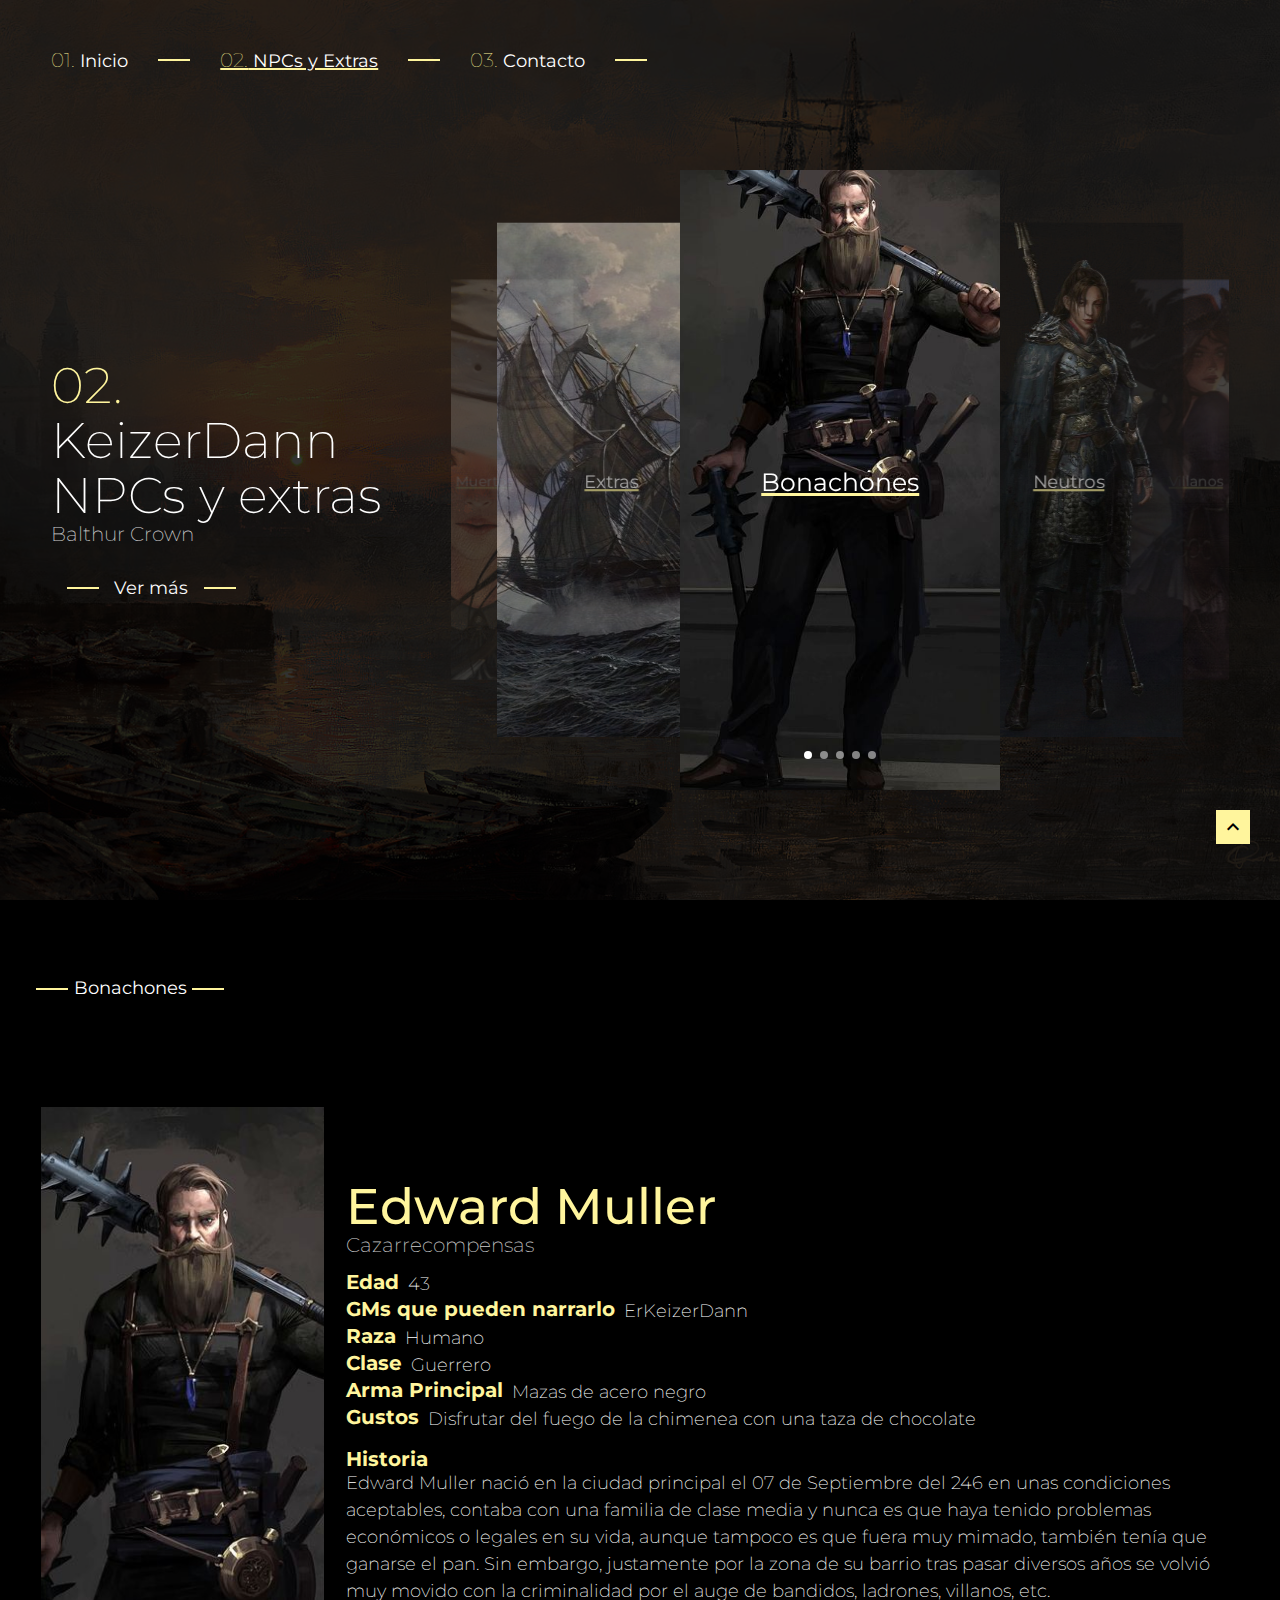
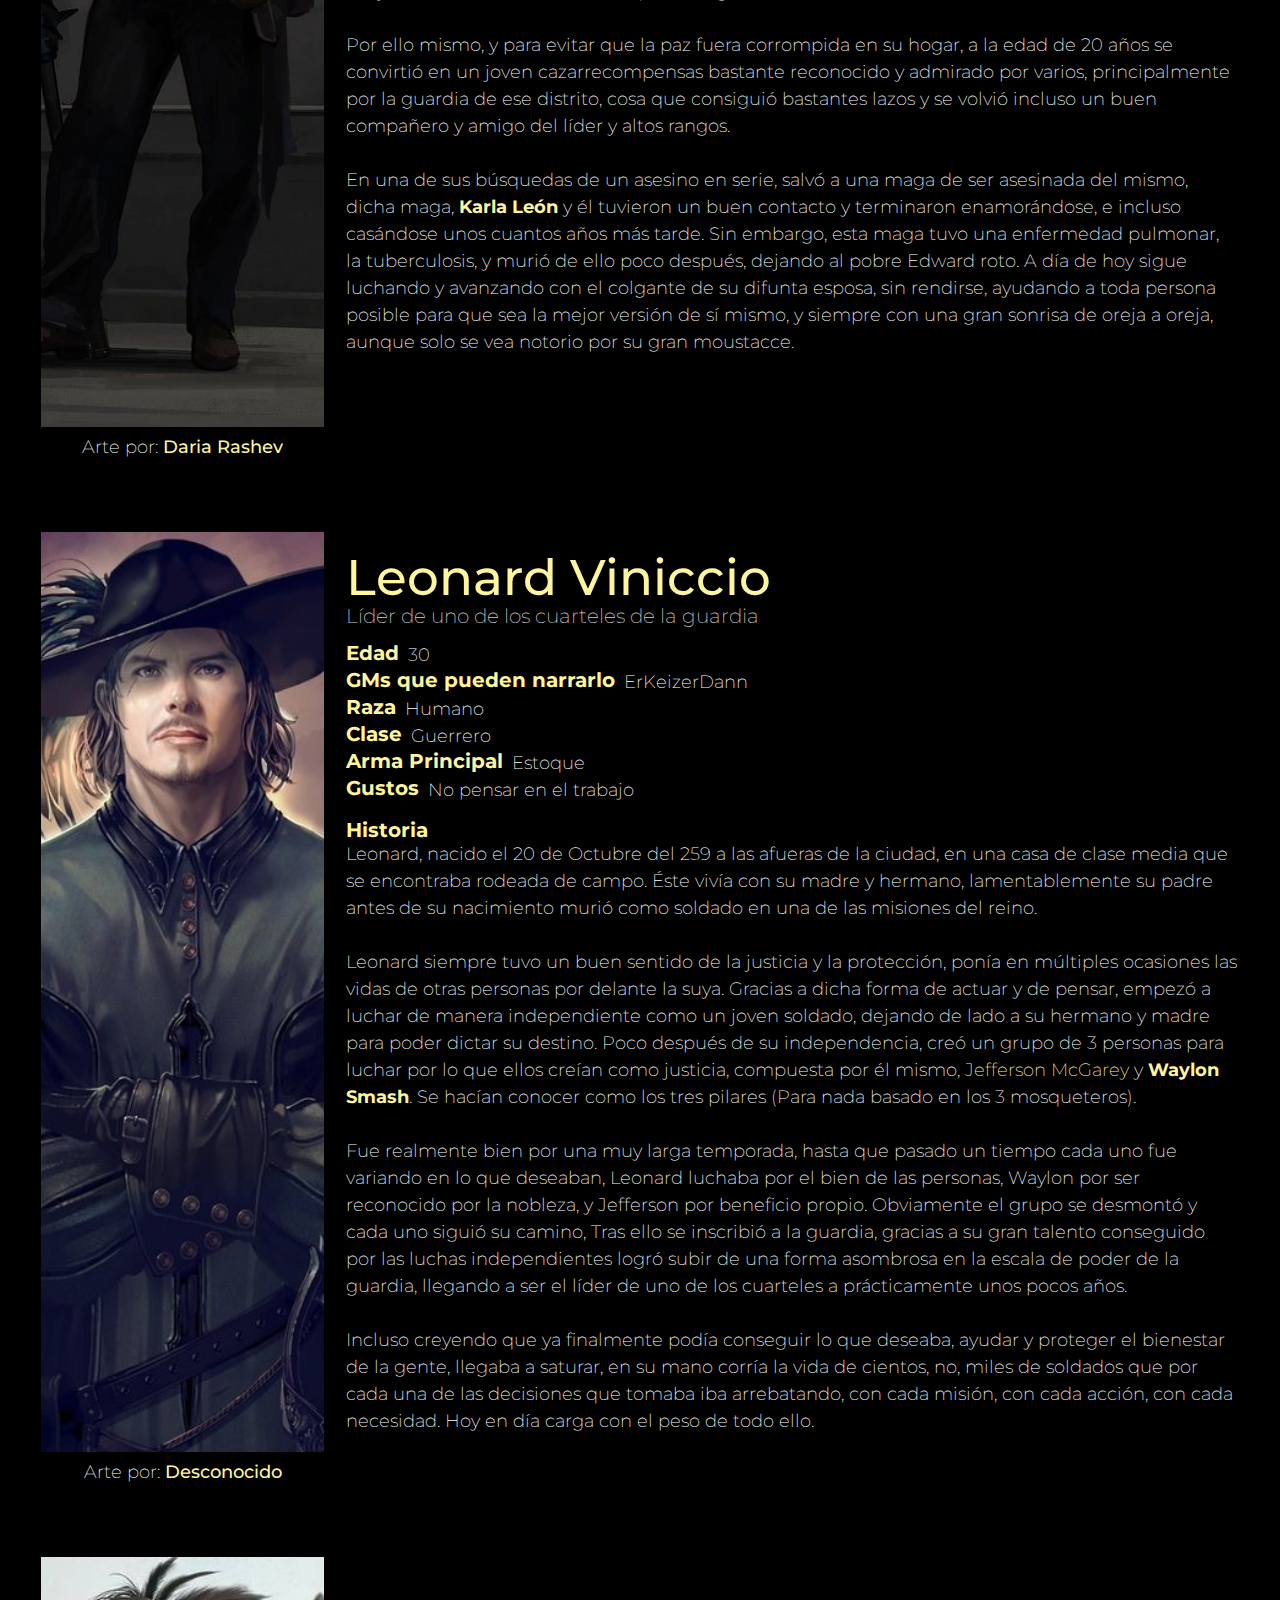
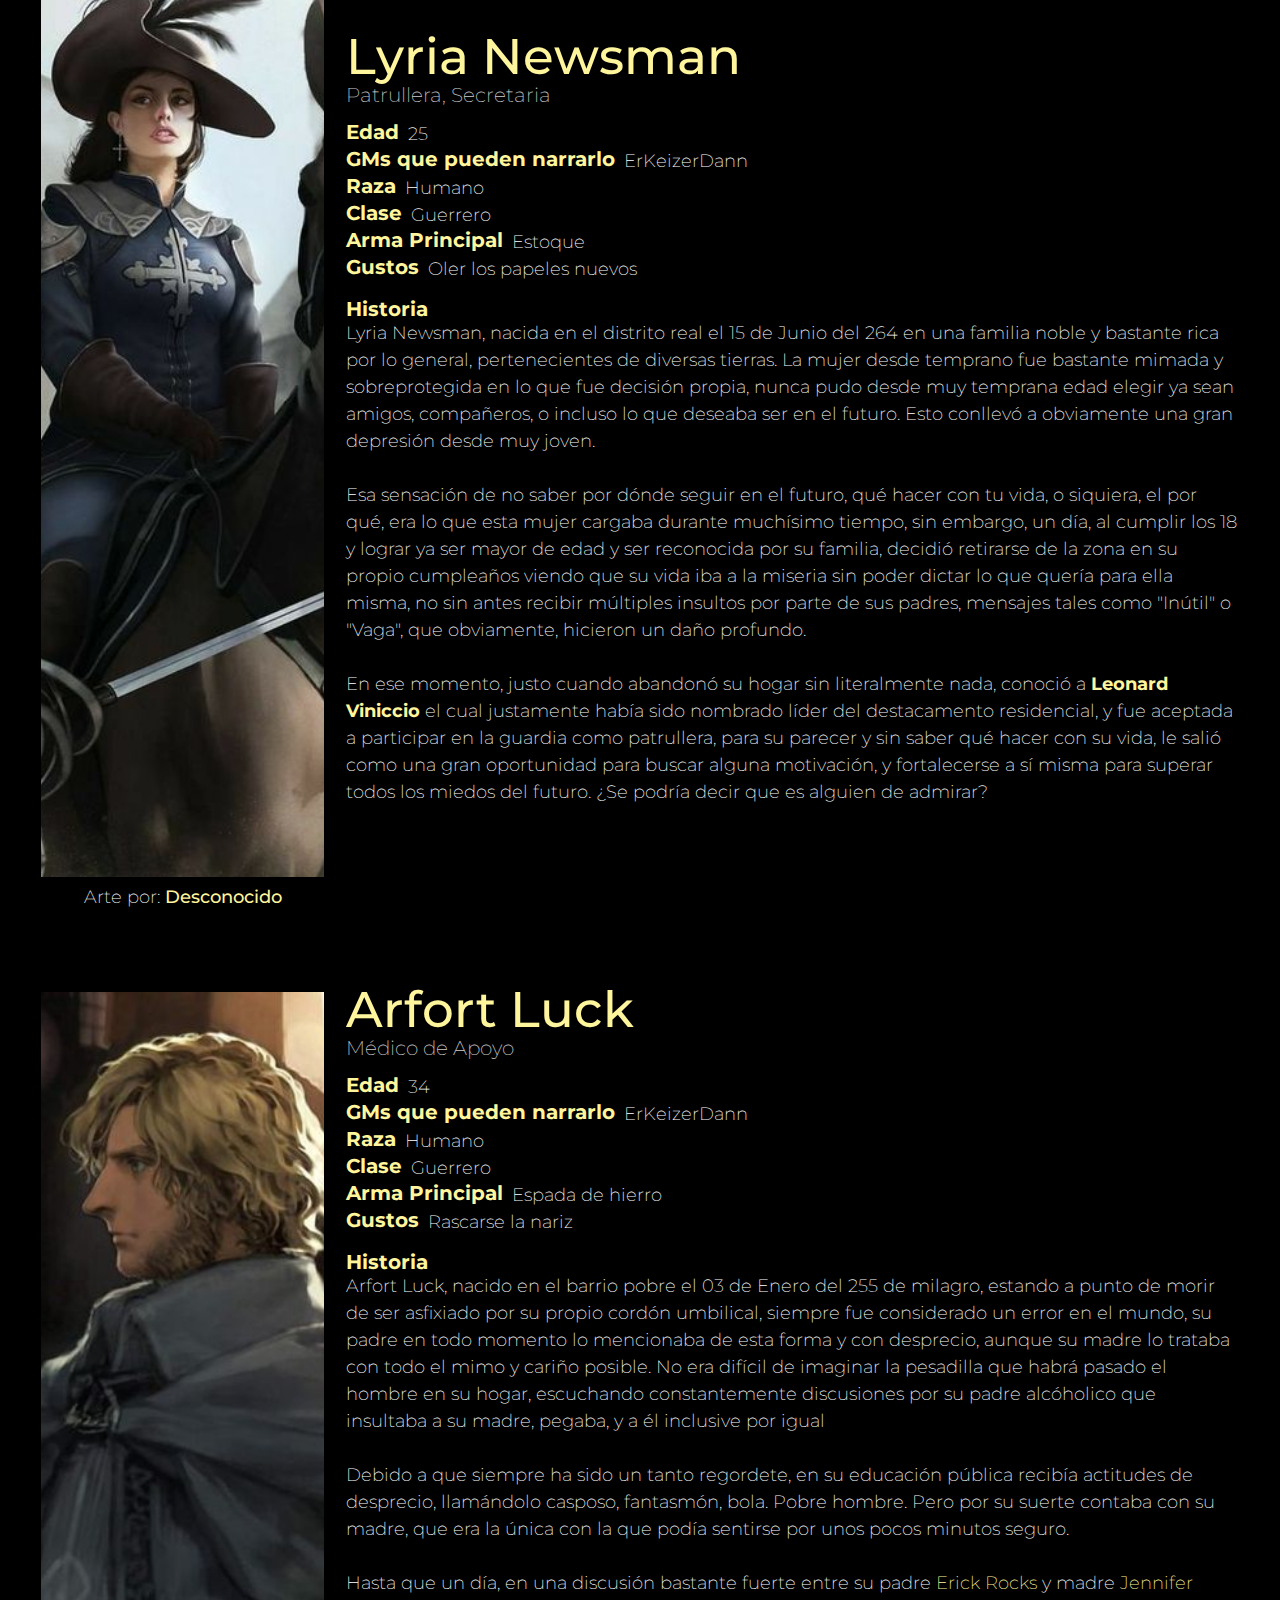
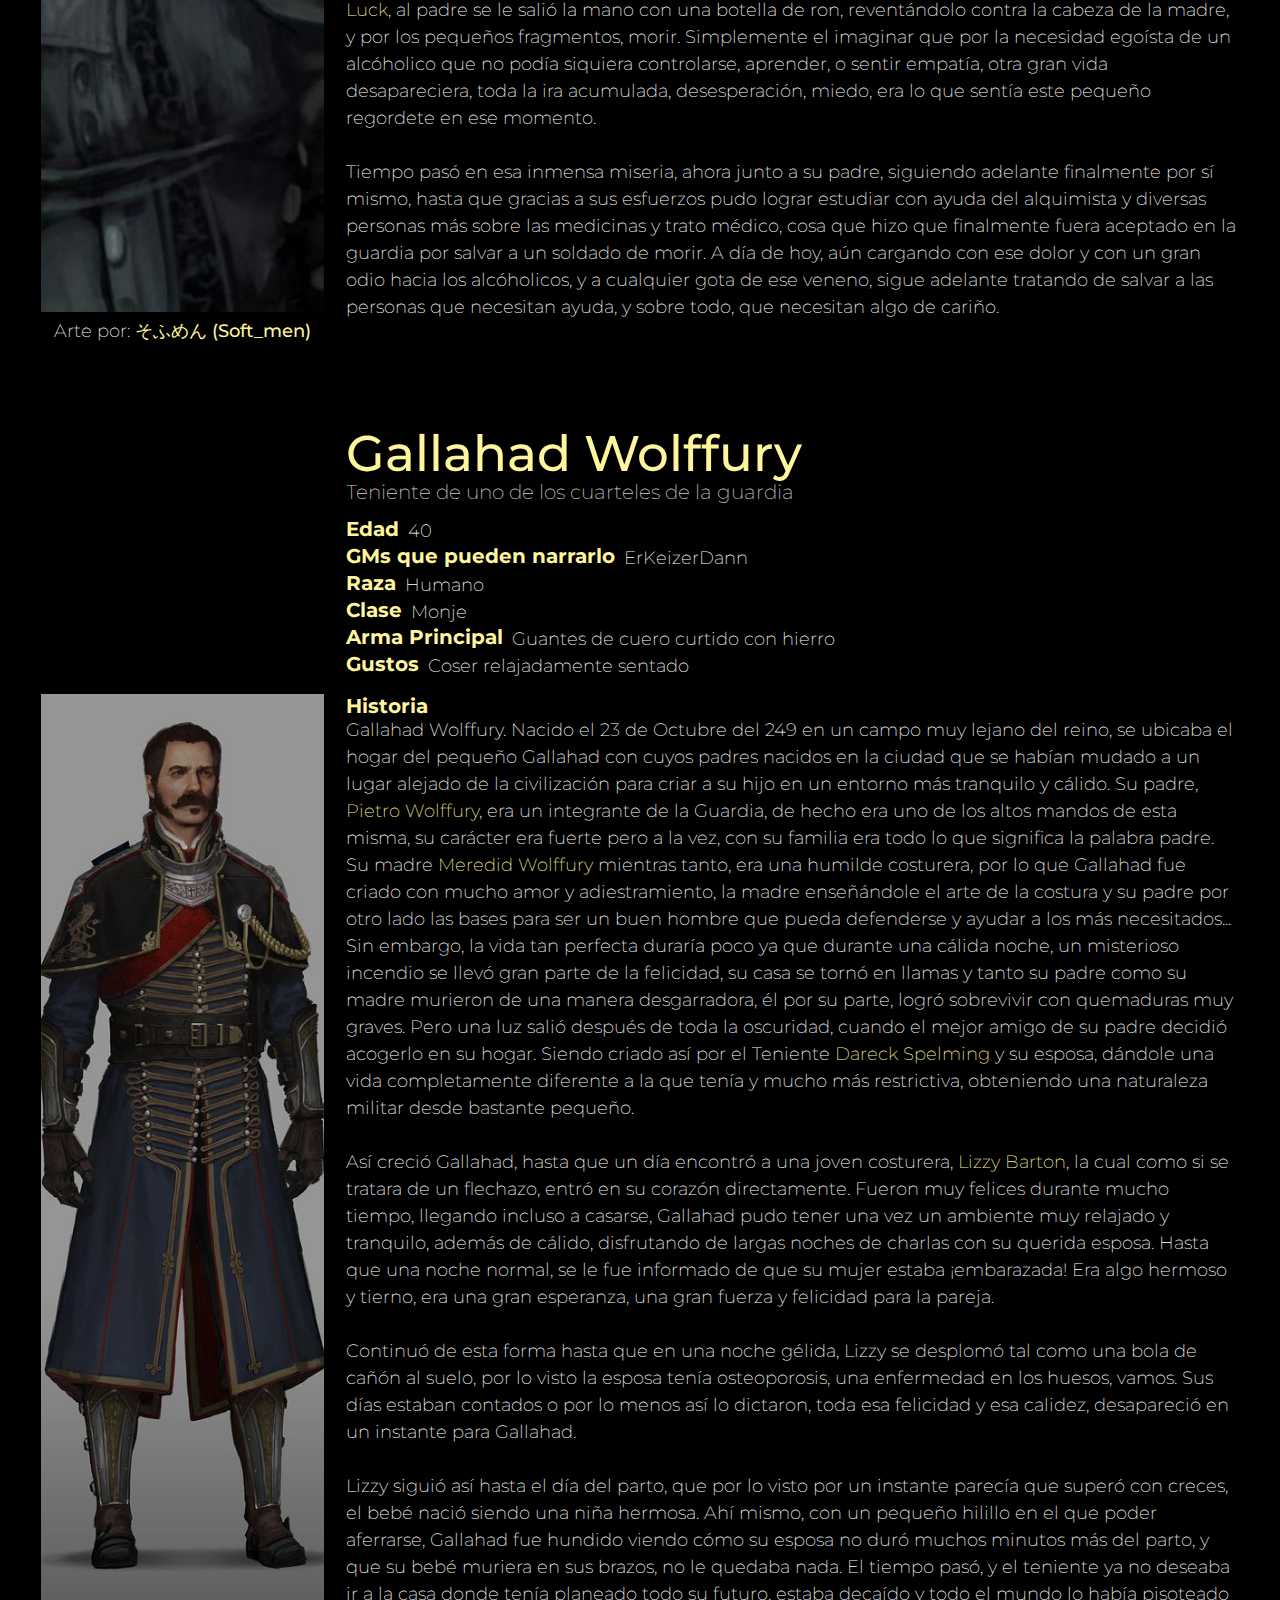
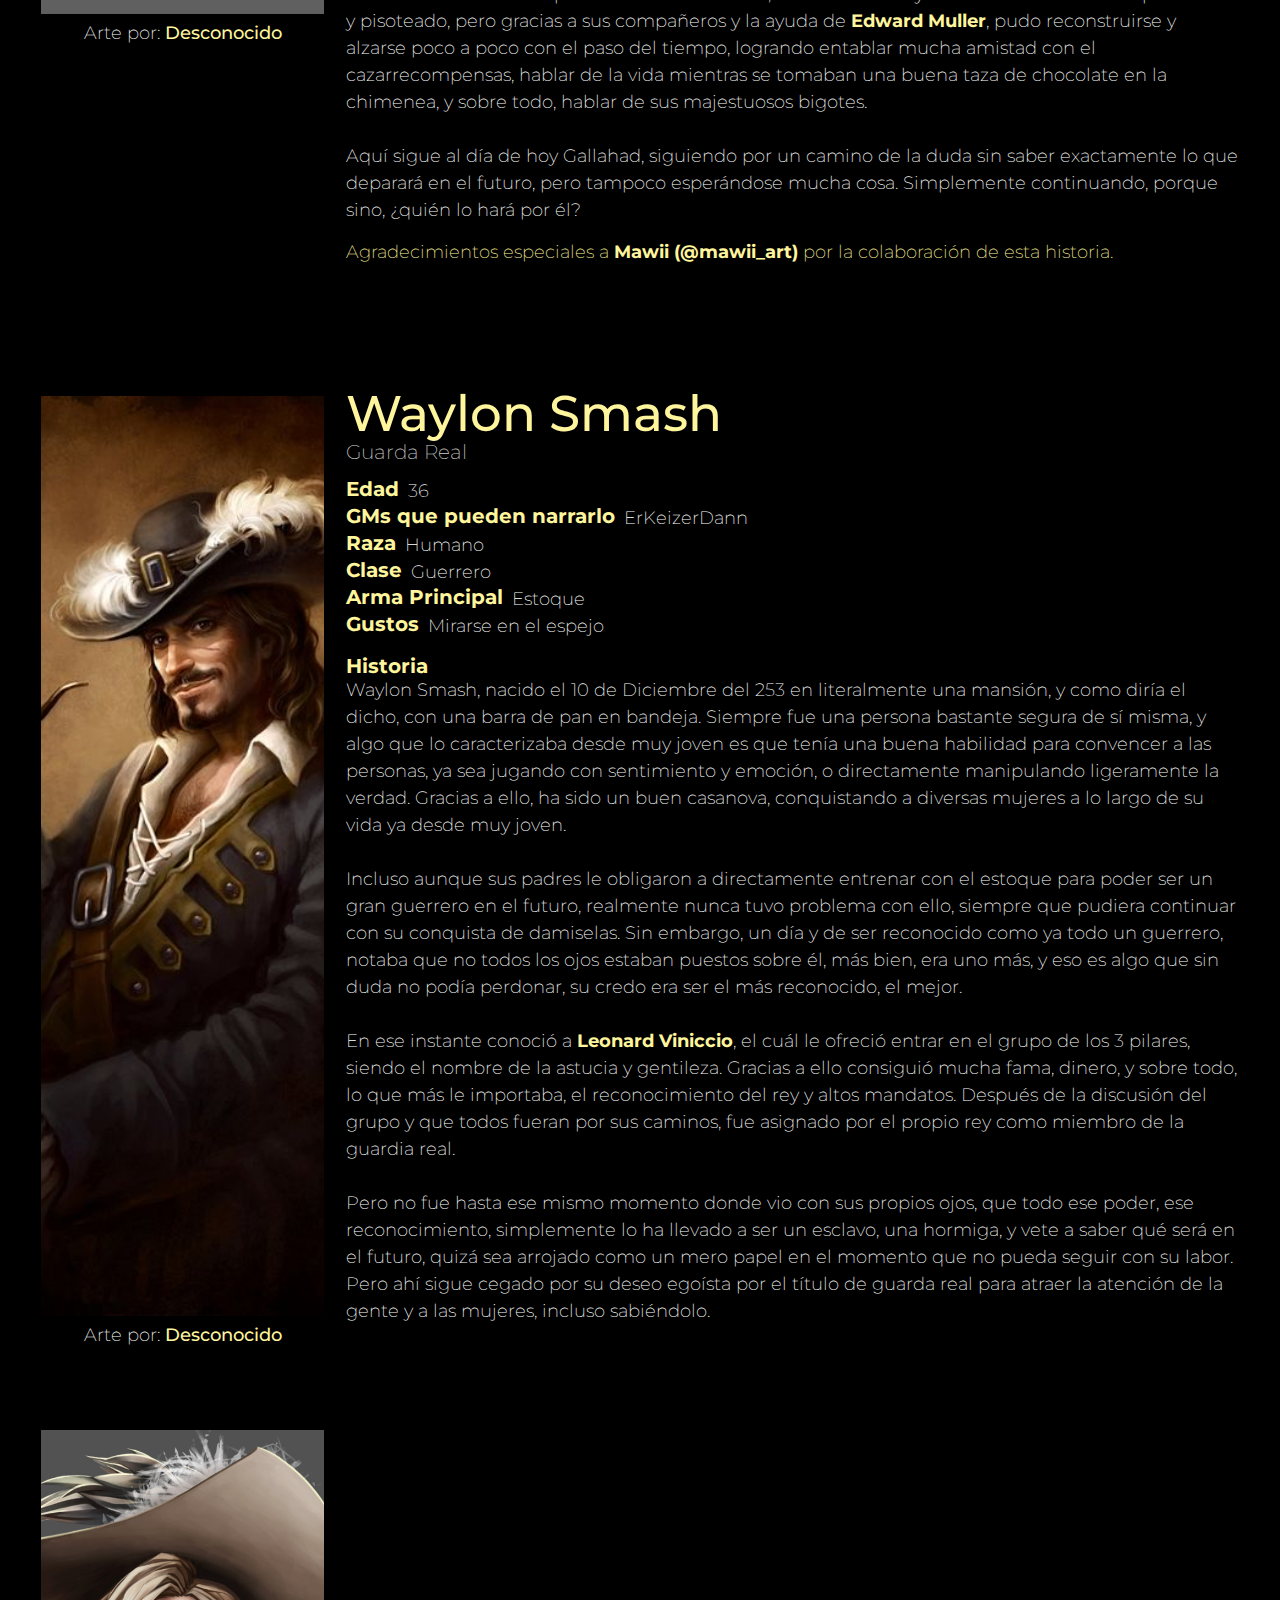
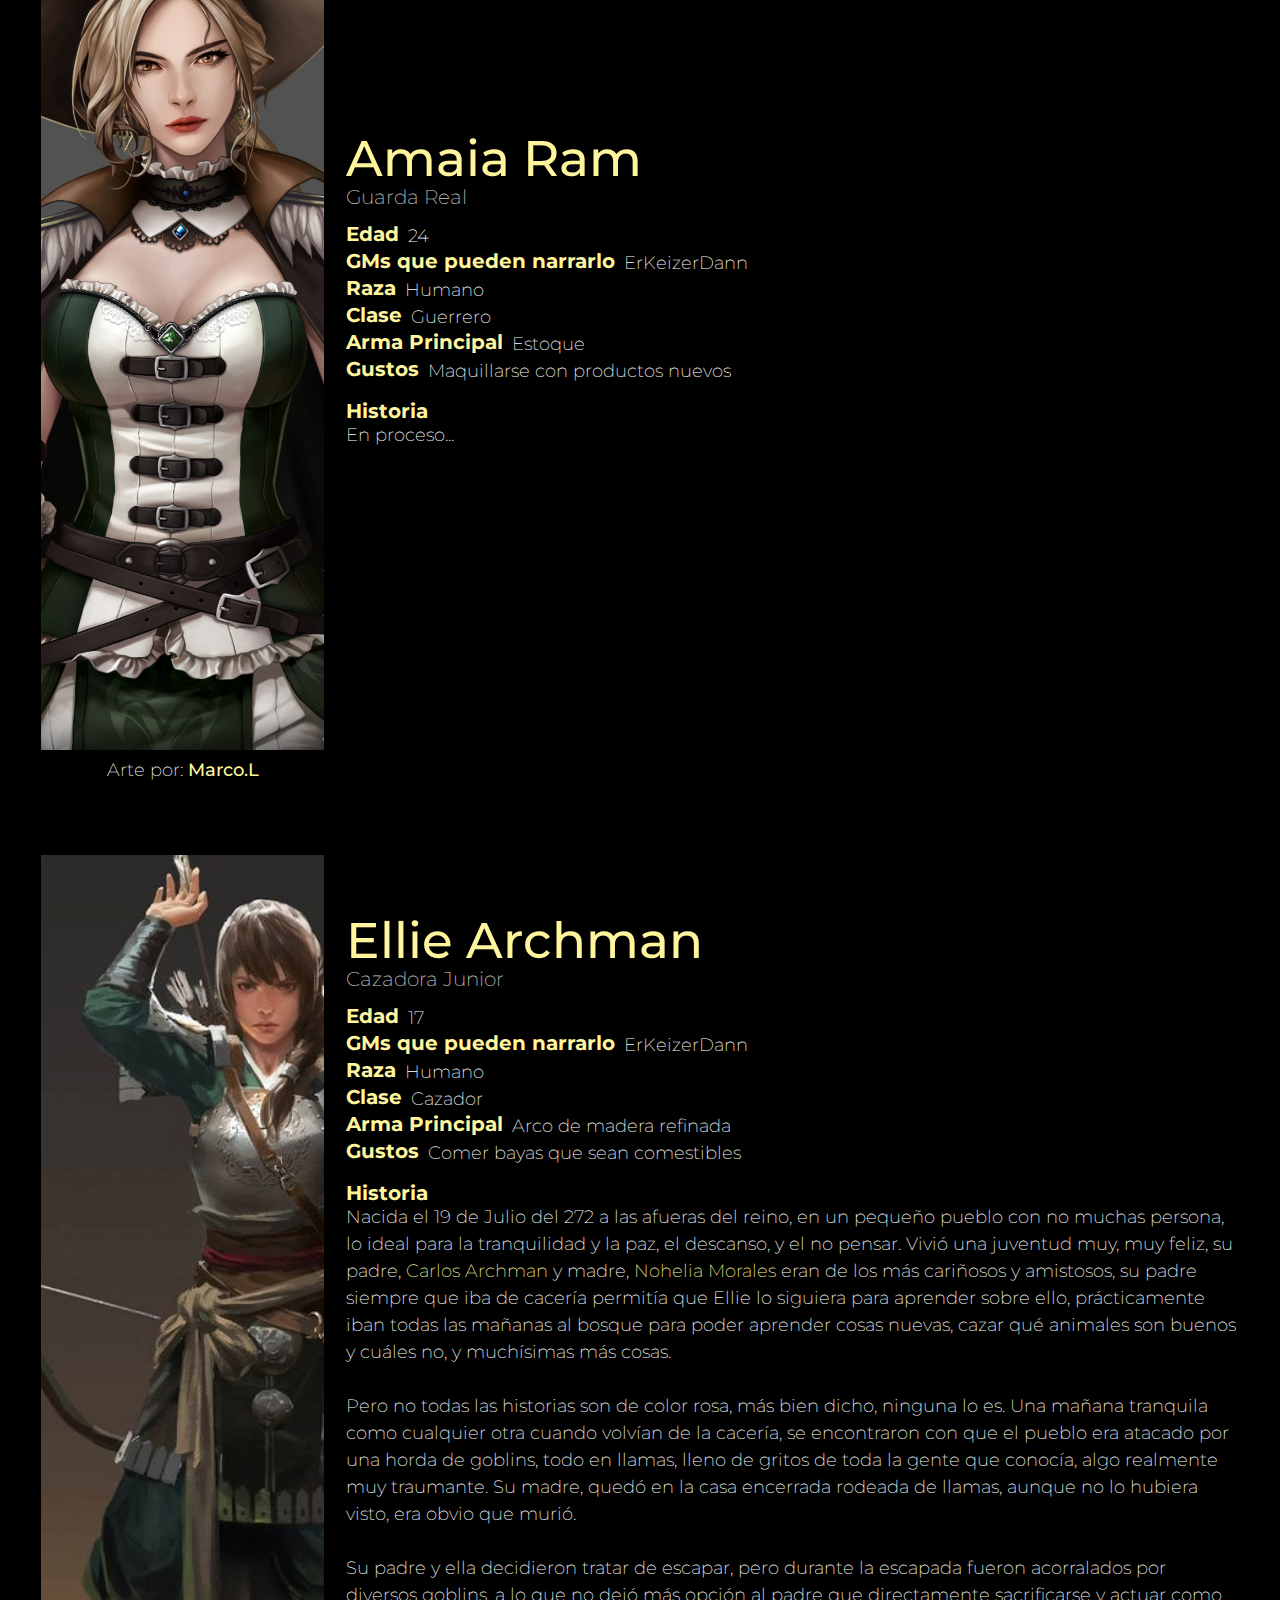
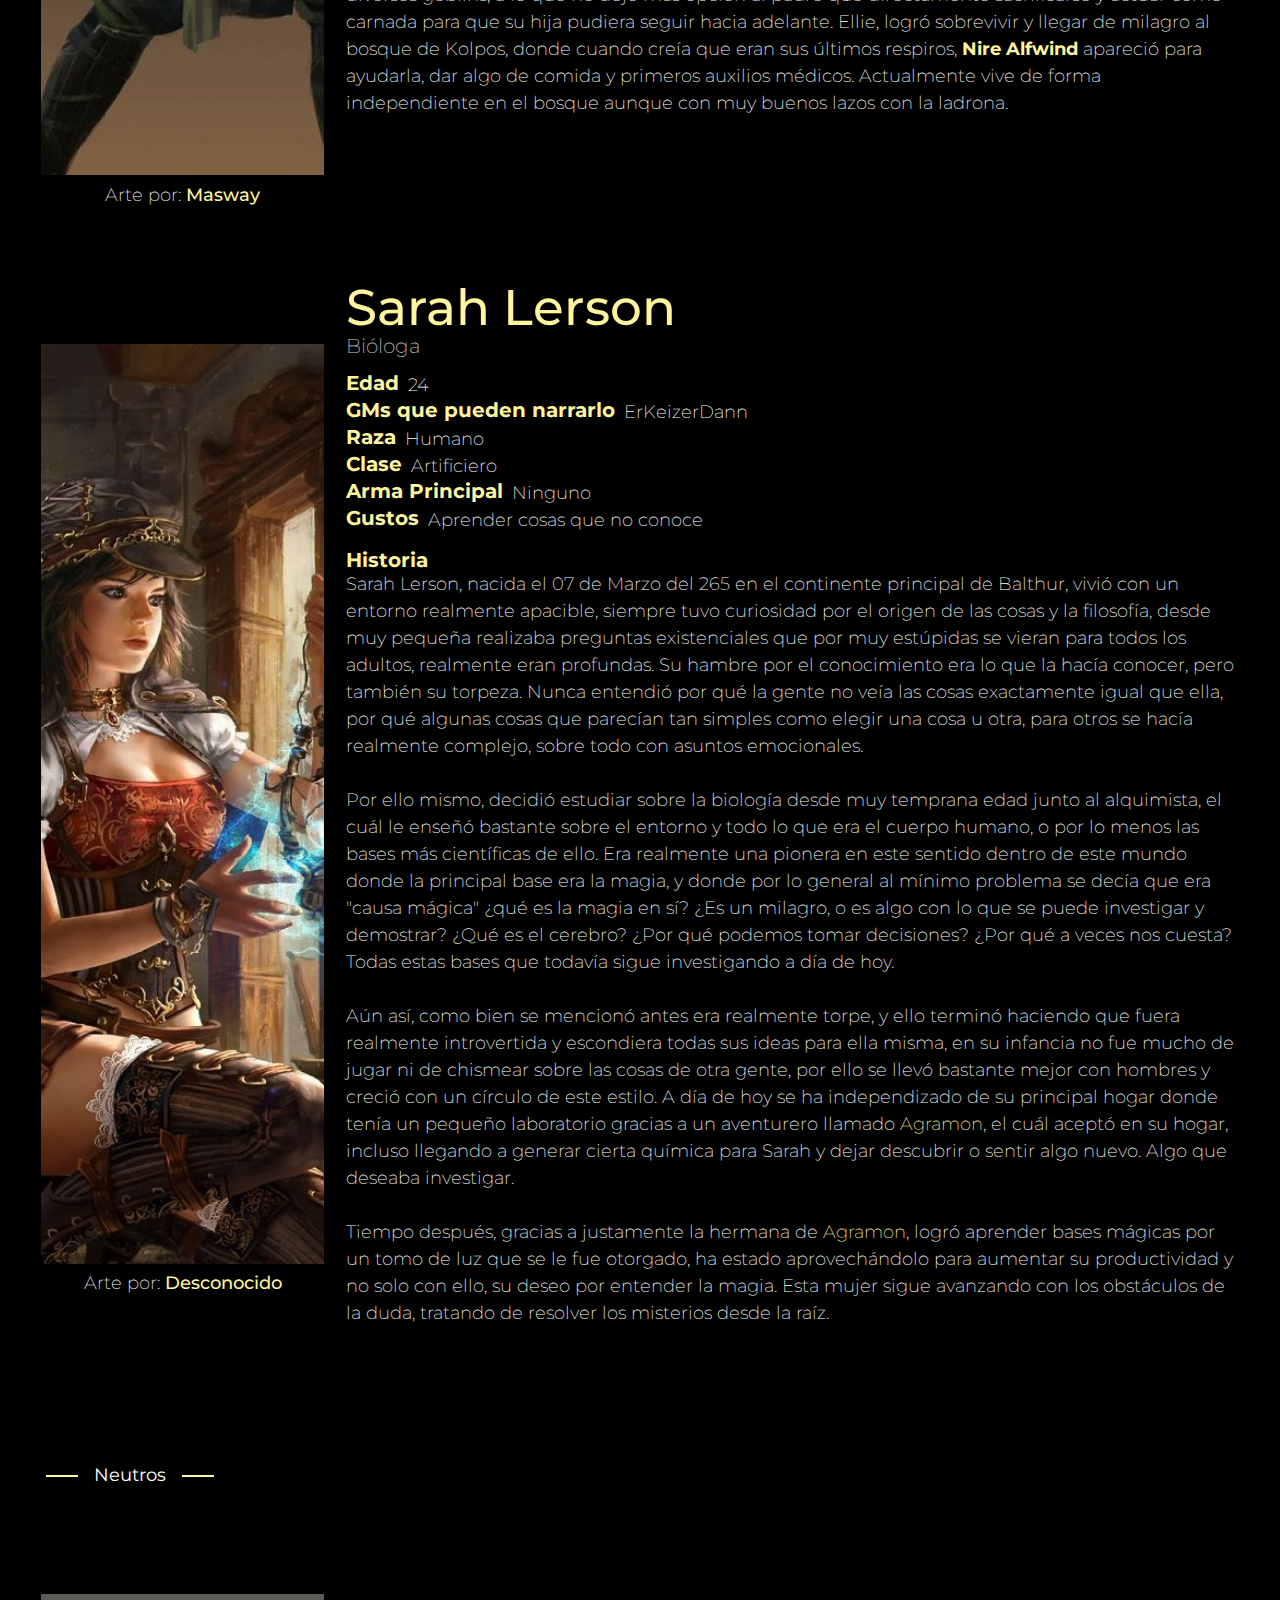
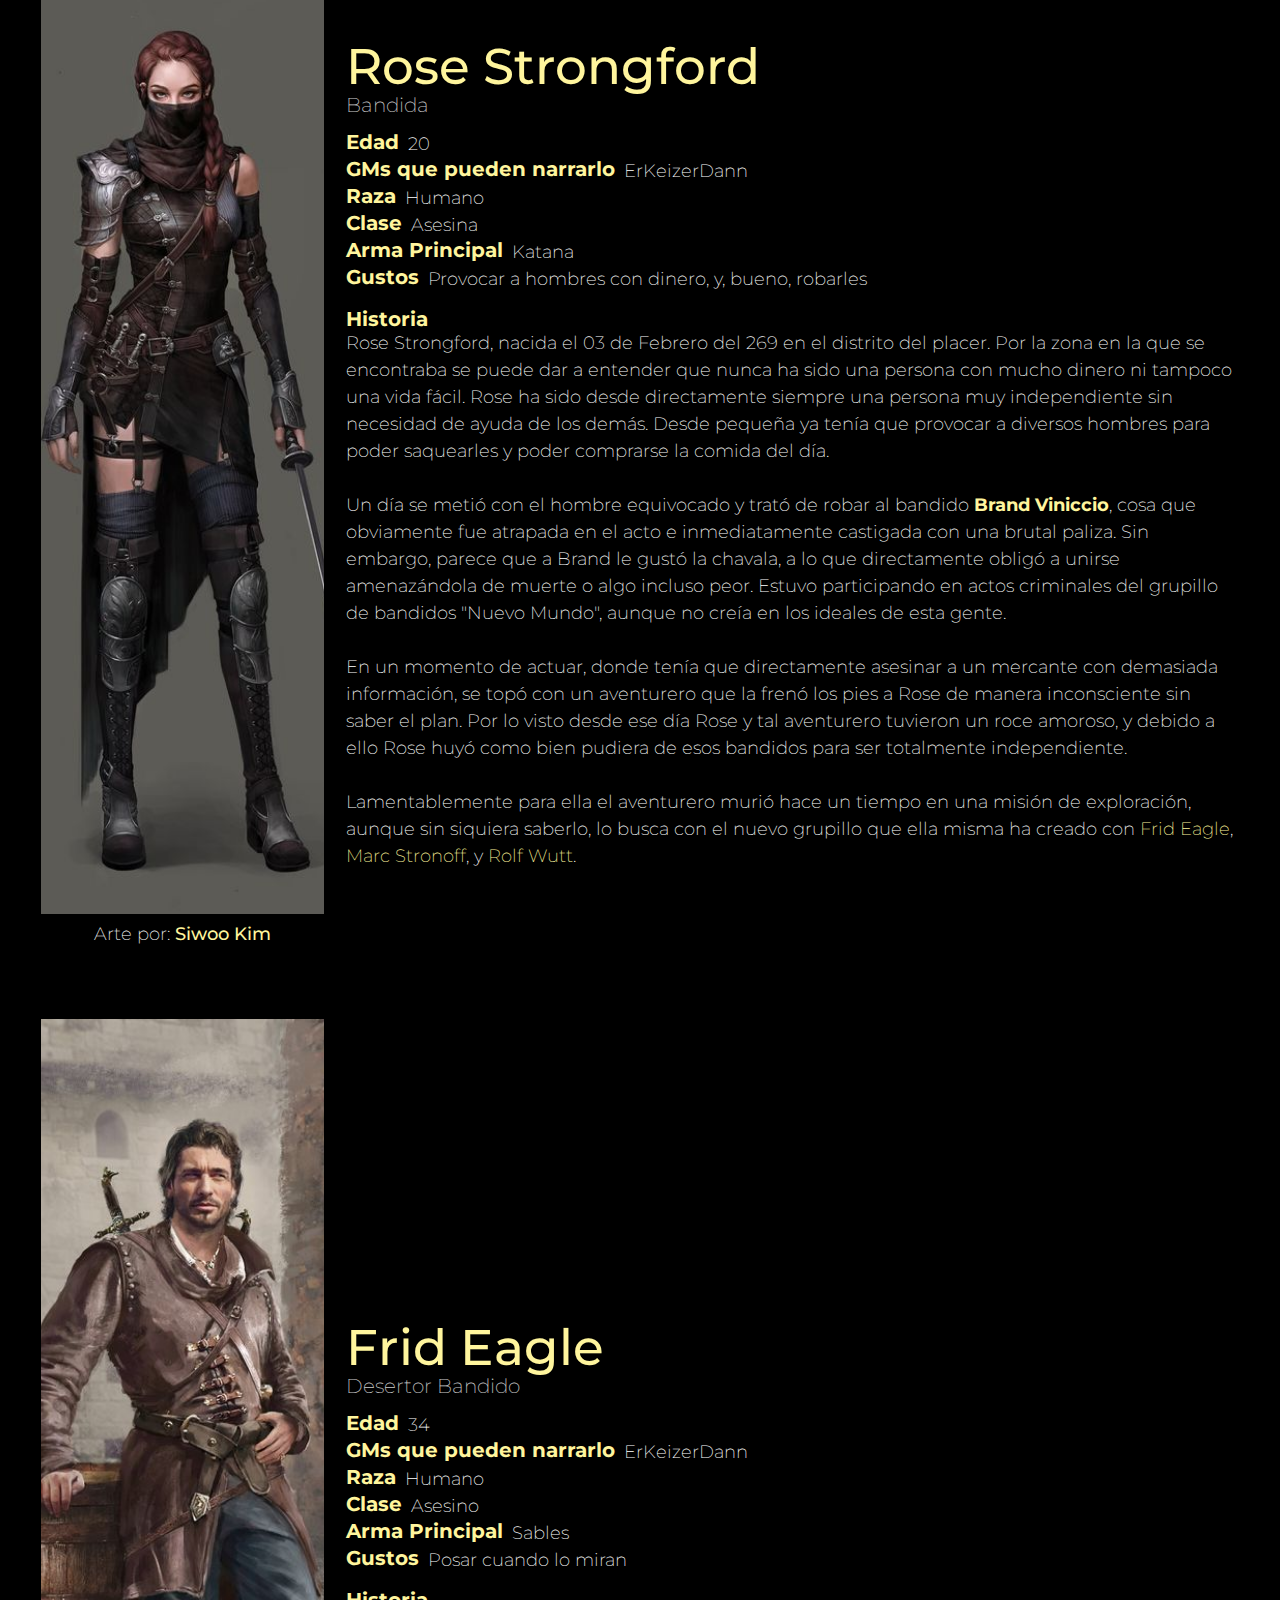
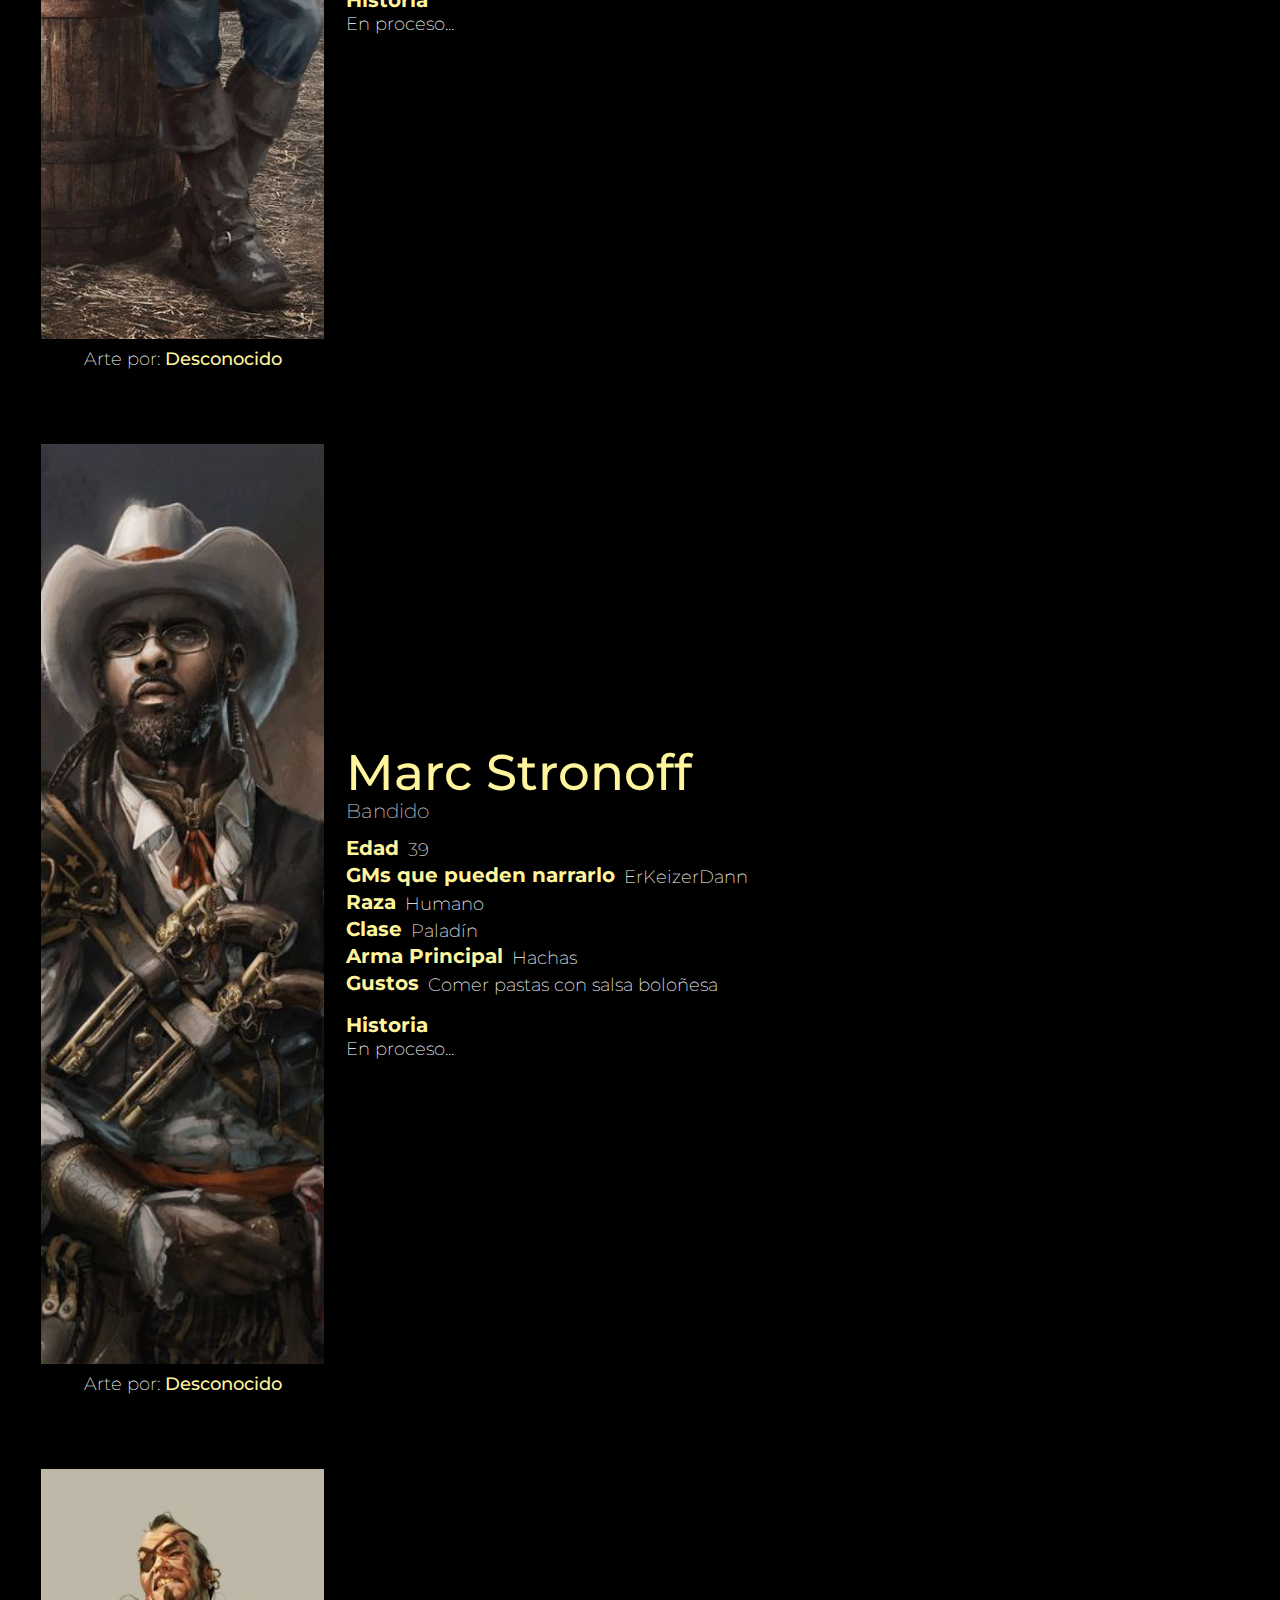
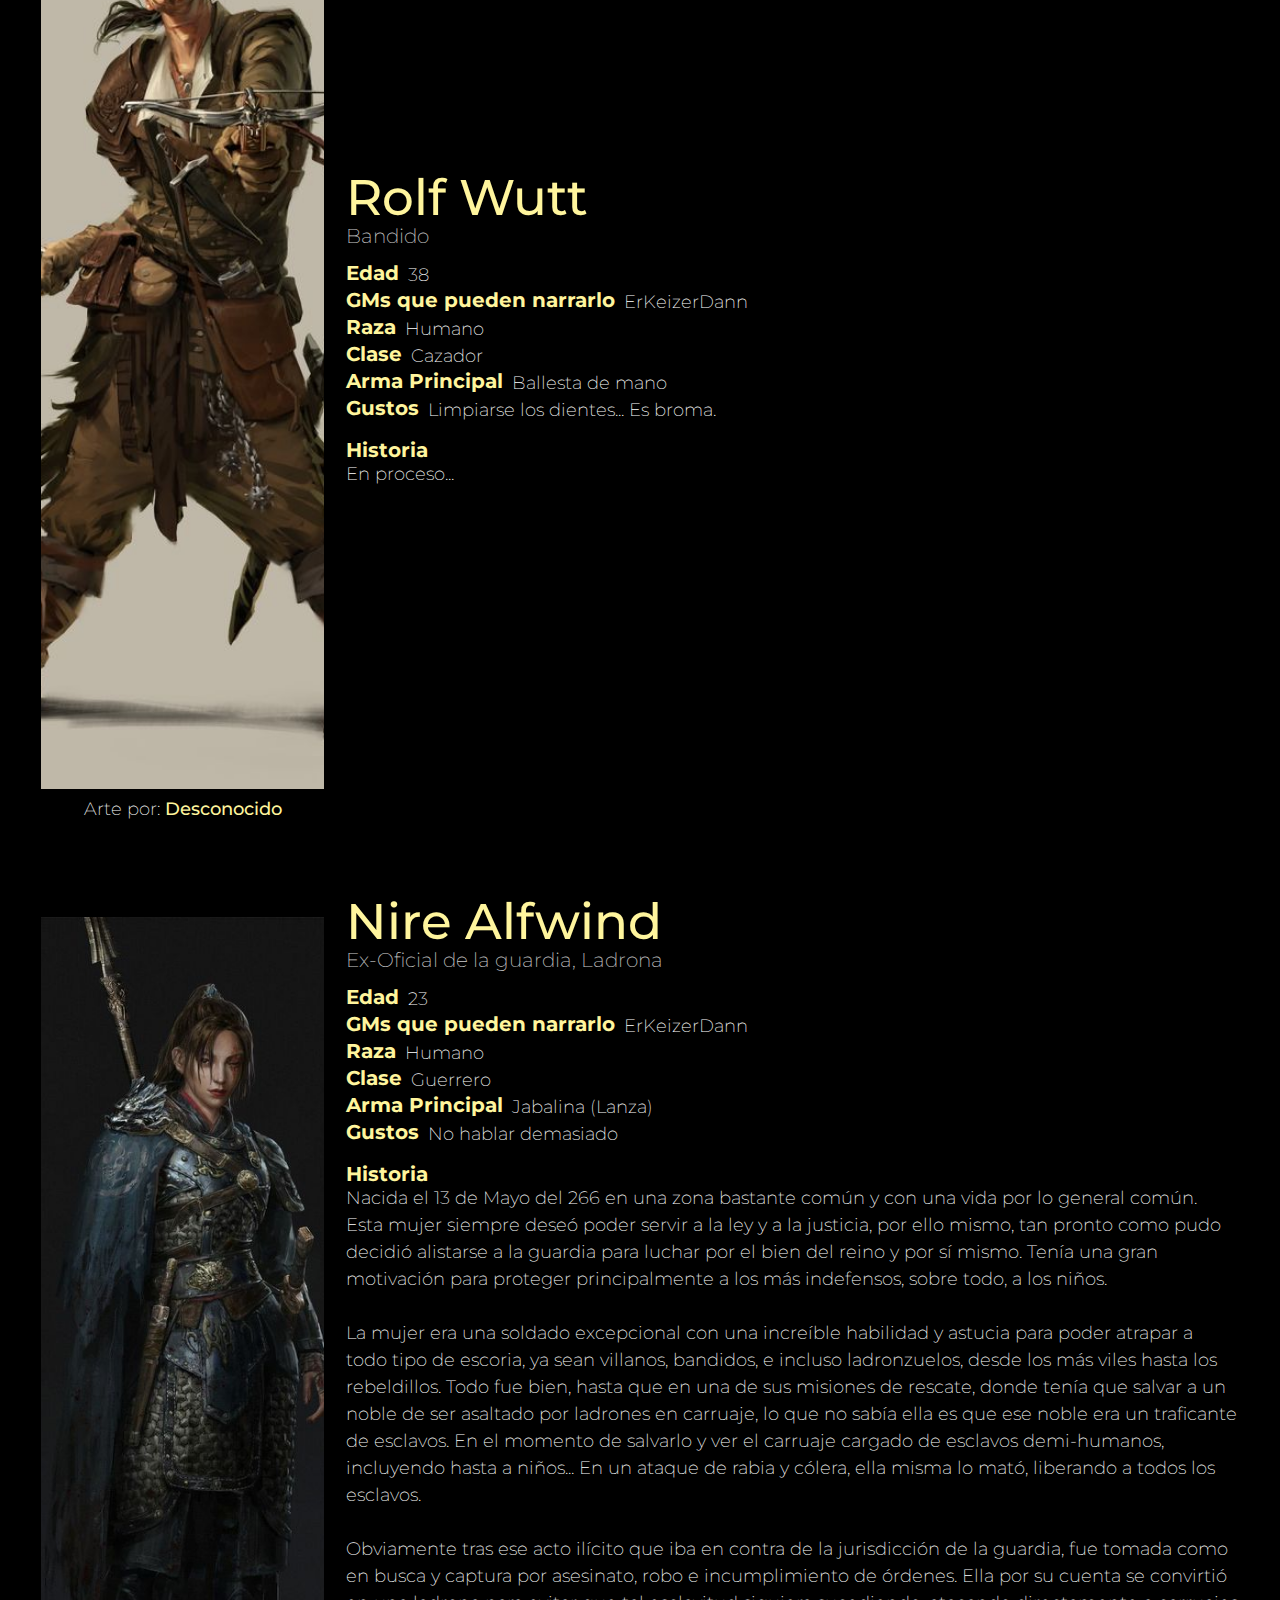
==== commit a0a25d0b: "More NPCs added" ====
--- a/pages/npcs.html
+++ b/pages/npcs.html
@@ -30,7 +30,8 @@
 </head>
 
 <body class="black">
-    <a href="#"><i class="material-icons independent-arrow yellow lighten-3 black-text waves-effect">keyboard_arrow_up</i></a>
+    <a href="#"><i
+            class="material-icons independent-arrow yellow lighten-3 black-text waves-effect">keyboard_arrow_up</i></a>
 
     <!--Navbar-->
     <div class="navbar-fixed hide-on-large-only ">
@@ -193,7 +194,7 @@
             <div class="col s12 m6 l3 npc-img center-align">
                 <img src="../rsc/bonachones/de-la-guadia-o-relacionados/leonard-viniccio-capitan.jpg" alt="leovin"
                     class="tooltipped" data-position="top"
-                    data-tooltip="¿Te quieres rendir? Yo también, pero aquí sigo. Y si yo puedo, tú también.">
+                    data-tooltip="Quizá tengas un gran peso sobre tus espaldas y te quieras rendir... Pero puedes elegir si dejar que eso te aplaste o no. Has ganado.">
                 <p>Arte por: <a href="#" class="yellow-text text-lighten-3 hoverable">Desconocido</a></p>
             </div>
             <div class="col s12 m6 l9 info">
@@ -583,6 +584,55 @@
         </div>
         <!--End-->
         <!--Start-->
+        <div class="row section npc" id="amaram">
+            <div class="col s12 m6 l3 npc-img center-align">
+                <img src="../rsc/bonachones/de-la-guadia-o-relacionados/amaia-ram-guarda-real.jpg" alt="amaram"
+                    class="tooltipped" data-position="top"
+                    data-tooltip="Convenceros de cumplir lo que deseéis. Para tal es nuestra existencia.">
+                <p>Arte por: <a href="https://www.artstation.com/sanlartworks"
+                        class="yellow-text text-lighten-3 hoverable">Marco.L</a></p>
+            </div>
+            <div class="col s12 m6 l9 info">
+                <div class="name">
+                    <h1 class="yellow-text text-lighten-3">Amaia Ram</h1>
+                    <h3 class="subt">Guarda Real</h3>
+                </div>
+                <div class="stats section">
+                    <div class="Edad">
+                        <h3 class="yellow-text text-lighten-3">Edad </h3>
+                        <p> 24</p>
+                    </div>
+                    <div class="gms">
+                        <h3 class="yellow-text text-lighten-3">GMs que pueden narrarlo </h3>
+                        <p> ErKeizerDann</p>
+                    </div>
+                    <div class="raza">
+                        <h3 class="yellow-text text-lighten-3">Raza </h3>
+                        <p> Humano</p>
+                    </div>
+                    <div class="clase">
+                        <h3 class="yellow-text text-lighten-3">Clase </h3>
+                        <p> Guerrero</p>
+                    </div>
+                    <div class="arma">
+                        <h3 class="yellow-text text-lighten-3">Arma Principal </h3>
+                        <p> Estoque</p>
+                    </div>
+                    <div class="gustos">
+                        <h3 class="yellow-text text-lighten-3">Gustos </h3>
+                        <p> Maquillarse con productos nuevos</p>
+                    </div>
+                </div>
+
+                <div class="history">
+                    <h3 class="yellow-text text-lighten-3">Historia</h3>
+                    <p>En proceso...
+                    </p>
+                </div>
+            </div>
+        </div>
+        <!--End-->
+        <!--Start-->
         <div class="row section npc" id="ellarc">
             <div class="col s12 m6 l3 npc-img center-align">
                 <img src="../rsc/bonachones/otros/ellie-archman-cazadora-jr.jpg" alt="ellarc" class="tooltipped"
@@ -611,7 +661,7 @@
                     </div>
                     <div class="clase">
                         <h3 class="yellow-text text-lighten-3">Clase </h3>
-                        <p> Guerrero</p>
+                        <p> Cazador</p>
                     </div>
                     <div class="arma">
                         <h3 class="yellow-text text-lighten-3">Arma Principal </h3>
@@ -806,13 +856,156 @@
                         exploración, aunque sin siquiera saberlo, lo busca con el nuevo grupillo que ella misma
                         ha creado con <span class="yellow-text text-lighten-3">Frid Eagle</span>, <span
                             class="yellow-text text-lighten-3">Marc
-                            Stronoff</span>, y <span class="yellow-text text-lighten-3">Rolf Wattson</span>.
-                    </p>
-                </div>
-            </div>
-        </div>
-        <!--End-->
-
+                            Stronoff</span>, y <span class="yellow-text text-lighten-3">Rolf Wutt</span>.
+                    </p>
+                </div>
+            </div>
+        </div>
+        <!--End-->
+        <!--Start-->
+        <div class="row section npc" id="frieag">
+            <div class="col s12 m6 l3 npc-img center-align">
+                <img src="../rsc/neutro/grupillo-de-bandidos/frid-eagle-desertor.jpg" alt="frieag"
+                    class="tooltipped" data-position="top"
+                    data-tooltip="A veces hay decisiones que parecen ser las peores. Pero si en ella tu ser se ve involucrado a bien, entonces es la mejor.">
+                <p>Arte por: <a href="#" class="yellow-text text-lighten-3 hoverable">Desconocido</a></p>
+            </div>
+            <div class="col s12 m6 l9 info">
+                <div class="name">
+                    <h1 class="yellow-text text-lighten-3">Frid Eagle</h1>
+                    <h3 class="subt">Desertor Bandido</h3>
+                </div>
+                <div class="stats section">
+                    <div class="Edad">
+                        <h3 class="yellow-text text-lighten-3">Edad </h3>
+                        <p> 34</p>
+                    </div>
+                    <div class="gms">
+                        <h3 class="yellow-text text-lighten-3">GMs que pueden narrarlo </h3>
+                        <p> ErKeizerDann</p>
+                    </div>
+                    <div class="raza">
+                        <h3 class="yellow-text text-lighten-3">Raza </h3>
+                        <p> Humano</p>
+                    </div>
+                    <div class="clase">
+                        <h3 class="yellow-text text-lighten-3">Clase </h3>
+                        <p> Asesino</p>
+                    </div>
+                    <div class="arma">
+                        <h3 class="yellow-text text-lighten-3">Arma Principal </h3>
+                        <p> Sables</p>
+                    </div>
+                    <div class="gustos">
+                        <h3 class="yellow-text text-lighten-3">Gustos </h3>
+                        <p> Posar cuando lo miran</p>
+                    </div>
+                </div>
+
+                <div class="history">
+                    <h3 class="yellow-text text-lighten-3">Historia</h3>
+                    <p>En proceso...
+                    </p>
+                </div>
+            </div>
+        </div>
+        <!--End-->
+        <!--Start-->
+        <div class="row section npc" id="marstr">
+            <div class="col s12 m6 l3 npc-img center-align">
+                <img src="../rsc/neutro/grupillo-de-bandidos/marc-stronoff-hachero.jpg" alt="marstr"
+                    class="tooltipped" data-position="top"
+                    data-tooltip="Si quieres ser alguien, finge serlo hasta conseguir convertirte en ese alguien.">
+                <p>Arte por: <a href="#" class="yellow-text text-lighten-3 hoverable">Desconocido</a></p>
+            </div>
+            <div class="col s12 m6 l9 info">
+                <div class="name">
+                    <h1 class="yellow-text text-lighten-3">Marc Stronoff</h1>
+                    <h3 class="subt">Bandido</h3>
+                </div>
+                <div class="stats section">
+                    <div class="Edad">
+                        <h3 class="yellow-text text-lighten-3">Edad </h3>
+                        <p> 39</p>
+                    </div>
+                    <div class="gms">
+                        <h3 class="yellow-text text-lighten-3">GMs que pueden narrarlo </h3>
+                        <p> ErKeizerDann</p>
+                    </div>
+                    <div class="raza">
+                        <h3 class="yellow-text text-lighten-3">Raza </h3>
+                        <p> Humano</p>
+                    </div>
+                    <div class="clase">
+                        <h3 class="yellow-text text-lighten-3">Clase </h3>
+                        <p> Paladín</p>
+                    </div>
+                    <div class="arma">
+                        <h3 class="yellow-text text-lighten-3">Arma Principal </h3>
+                        <p> Hachas</p>
+                    </div>
+                    <div class="gustos">
+                        <h3 class="yellow-text text-lighten-3">Gustos </h3>
+                        <p> Comer pastas con salsa boloñesa</p>
+                    </div>
+                </div>
+
+                <div class="history">
+                    <h3 class="yellow-text text-lighten-3">Historia</h3>
+                    <p>En proceso...
+                    </p>
+                </div>
+            </div>
+        </div>
+        <!--End-->
+        <!--Start-->
+        <div class="row section npc" id="rolwut">
+            <div class="col s12 m6 l3 npc-img center-align">
+                <img src="../rsc/neutro/grupillo-de-bandidos/rolf-wutt-arquero.jpg" alt="rolwut"
+                    class="tooltipped" data-position="top"
+                    data-tooltip="Mira nenaza, las reglas están para incumplirlas, ¿me escuchas? Porque si las siguiéramos ya estaríamos bajo tierra.">
+                <p>Arte por: <a href="#" class="yellow-text text-lighten-3 hoverable">Desconocido</a></p>
+            </div>
+            <div class="col s12 m6 l9 info">
+                <div class="name">
+                    <h1 class="yellow-text text-lighten-3">Rolf Wutt</h1>
+                    <h3 class="subt">Bandido</h3>
+                </div>
+                <div class="stats section">
+                    <div class="Edad">
+                        <h3 class="yellow-text text-lighten-3">Edad </h3>
+                        <p> 38</p>
+                    </div>
+                    <div class="gms">
+                        <h3 class="yellow-text text-lighten-3">GMs que pueden narrarlo </h3>
+                        <p> ErKeizerDann</p>
+                    </div>
+                    <div class="raza">
+                        <h3 class="yellow-text text-lighten-3">Raza </h3>
+                        <p> Humano</p>
+                    </div>
+                    <div class="clase">
+                        <h3 class="yellow-text text-lighten-3">Clase </h3>
+                        <p> Cazador</p>
+                    </div>
+                    <div class="arma">
+                        <h3 class="yellow-text text-lighten-3">Arma Principal </h3>
+                        <p> Ballesta de mano</p>
+                    </div>
+                    <div class="gustos">
+                        <h3 class="yellow-text text-lighten-3">Gustos </h3>
+                        <p> Limpiarse los dientes... Es broma.</p>
+                    </div>
+                </div>
+
+                <div class="history">
+                    <h3 class="yellow-text text-lighten-3">Historia</h3>
+                    <p>En proceso...
+                    </p>
+                </div>
+            </div>
+        </div>
+        <!--End-->
         <!--Start-->
         <div class="row section npc" id="niralf">
             <div class="col s12 m6 l3 npc-img center-align">
@@ -845,7 +1038,7 @@
                     </div>
                     <div class="arma">
                         <h3 class="yellow-text text-lighten-3">Arma Principal </h3>
-                        <p> "SwordBreaker" Espada</p>
+                        <p> Jabalina (Lanza)</p>
                     </div>
                     <div class="gustos">
                         <h3 class="yellow-text text-lighten-3">Gustos </h3>
@@ -1378,6 +1571,54 @@
                 </div>
             </div>
             <!--End-->
+                    <!--Start-->
+        <div class="row section npc" id="jefmcg">
+            <div class="col s12 m6 l3 npc-img center-align">
+                <img src="../rsc/muertos/jefferson-mcgarey-justiciero-sin-rumbo.jpg" alt="jefmcg"
+                    class="tooltipped" data-position="top"
+                    data-tooltip="Probablemente te sientas un inútil... Pero, si has podido despertar un día más, es que no lo eres.">
+                <p>Arte por: <a href="#" class="yellow-text text-lighten-3 hoverable">Desconocido</a></p>
+            </div>
+            <div class="col s12 m6 l9 info">
+                <div class="name">
+                    <h1 class="yellow-text text-lighten-3">Jefferson McGarey</h1>
+                    <h3 class="subt">Justiciero</h3>
+                </div>
+                <div class="stats section">
+                    <div class="Edad">
+                        <h3 class="yellow-text text-lighten-3">Edad </h3>
+                        <p> 37</p>
+                    </div>
+                    <div class="gms">
+                        <h3 class="yellow-text text-lighten-3">GMs que pueden narrarlo </h3>
+                        <p> ErKeizerDann</p>
+                    </div>
+                    <div class="raza">
+                        <h3 class="yellow-text text-lighten-3">Raza </h3>
+                        <p> Humano</p>
+                    </div>
+                    <div class="clase">
+                        <h3 class="yellow-text text-lighten-3">Clase </h3>
+                        <p> Guerrero</p>
+                    </div>
+                    <div class="arma">
+                        <h3 class="yellow-text text-lighten-3">Arma Principal </h3>
+                        <p> Estoque</p>
+                    </div>
+                    <div class="gustos">
+                        <h3 class="yellow-text text-lighten-3">Gustos </h3>
+                        <p> Dormir al puro estilo de un Koala</p>
+                    </div>
+                </div>
+
+                <div class="history">
+                    <h3 class="yellow-text text-lighten-3">Historia</h3>
+                    <p>En proceso...
+                    </p>
+                </div>
+            </div>
+        </div>
+        <!--End-->
         </div>
 
         <div class="row section" id="extras">
@@ -1424,7 +1665,23 @@
 
                 <div class="history">
                     <h3 class="yellow-text text-lighten-3">Historia</h3>
-                    <p>Por escribir.
+                    <p>Un navío creado en el mismísimo astillero de Balthur, creado por petición por la guardia real
+                        para que los corsarios de la realeza pudieran tener un navío realmente potente, rápido, y
+                        resistente. Vamos, un destructor de piratas, fue hecho con tablones de madera pulidos con
+                        diversas capas, llegando a ser 7 de estas mismas, las velas del mismo preparadas para soportar
+                        el viento a gran velocidad lo convierte en el perfecto en mares temblorosos. Además de contar
+                        con un total de 68 cañones.<br>
+                        <br>
+                        Una vez que fue puesto en marcha, la historia de "Asesino de Asesinos", el antiguo nombre de
+                        este navío, fue resonado por los mares por todos los piratas y puesto la alarma de temidos
+                        capitanes. En una de las batallas, una flota de 24 piratas atacaron al unísono hacia este navío,
+                        logró derribar a 23 de ellos, sin embargo, contra el último no pudo y fue arrebatada a manos del
+                        capitán Joan Borbón, a prácticamente hundirse por primera vez, logró aguantar hasta puerto,
+                        donde fue reparada y recibió el nombre de la perfecta Gloriosa, ahora en el bando de los
+                        piratas.<br>
+                        <br>
+                        Así ha continuado hasta día de hoy, donde en muchísimos combates ha estado al borde de ser
+                        hundida, pero hasta ahora ha aguantado, algunos se refieren a éste navío como el barco inmortal.
                     </p>
                 </div>
             </div>
@@ -1468,7 +1725,21 @@
 
                 <div class="history">
                     <h3 class="yellow-text text-lighten-3">Historia</h3>
-                    <p>Por escribir.
+                    <p>El tentáculo rojo, construido en un puerto cerca del aldea Gauta en un continente lejano para
+                        unas bases de exploración, el objetivo de la creación de éste mismo era para descubrir nuevas
+                        tierras, sin embargo el uso fue totalmente distinto. El primer capitán que lo lideró, queriendo
+                        o no se encontró en una batalla naval asombrosa en plena alta mar con buques del reino de
+                        Balthur que actuaban en "defensa", en esa primera batalla prácticamente toda la tripulación
+                        murió, junto al capitán.<br>
+                        <br>
+                        Fue tomado por un segundo capitán, el cuál pasó por una circunstancia similar en la
+                        investigación de una bestia extraña en las costas, donde al igual en la batalla contra esa
+                        bestia murieron prácticamente todos los capitanes.<br>
+                        <br>
+                        Así ha continuado hasta el día de hoy, mucha gente considera este navío como la perdición, y no
+                        muchos vikingos han querido navegar en éste, actualmente parece que esa reputación está siendo
+                        limpiada por el actual capitán Robbin Seaman, el cual ya ha logrado diversas hazañas con él.
+
                     </p>
                 </div>
             </div>
--- a/styles/styles.css
+++ b/styles/styles.css
@@ -440,6 +440,7 @@
                 position: fixed;
                 top: 90%;
                 left: 50%;
+                transform: translate(-50%, -50%);
                 padding: 10px;
             }
 }
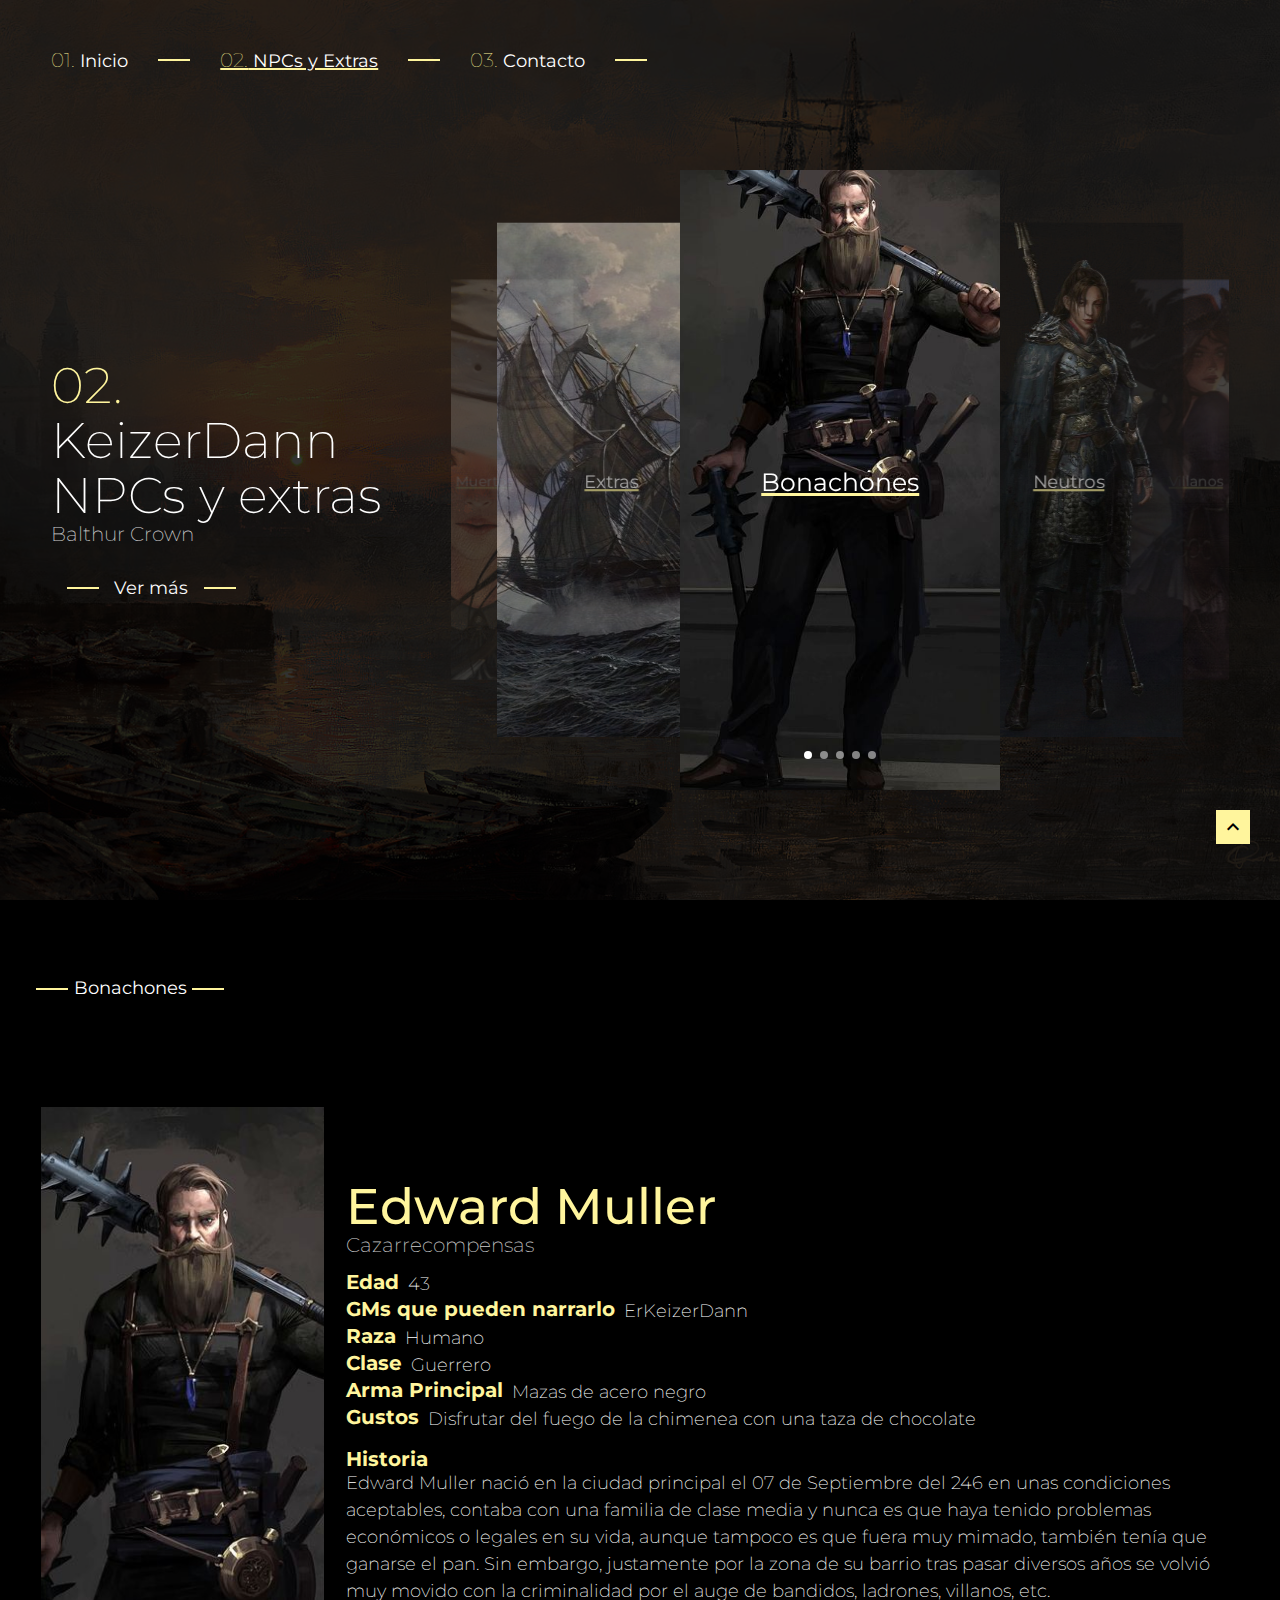
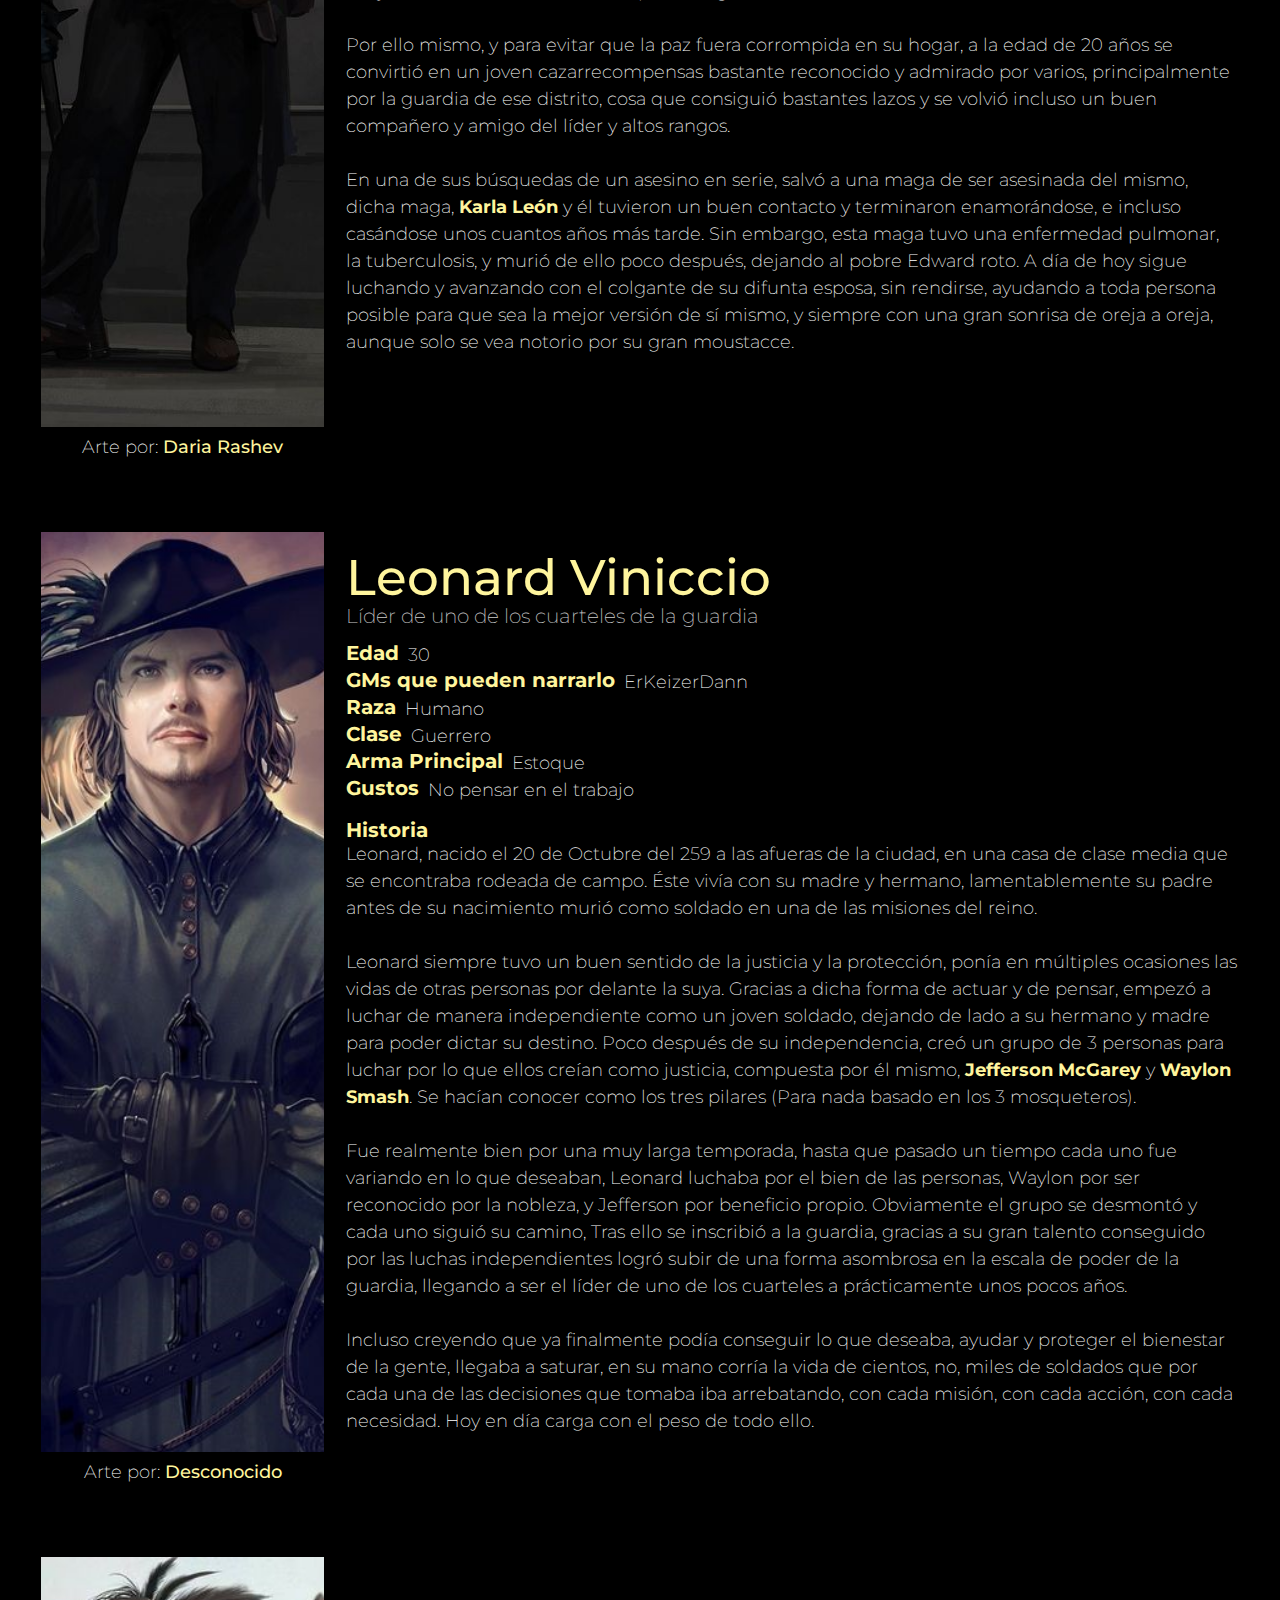
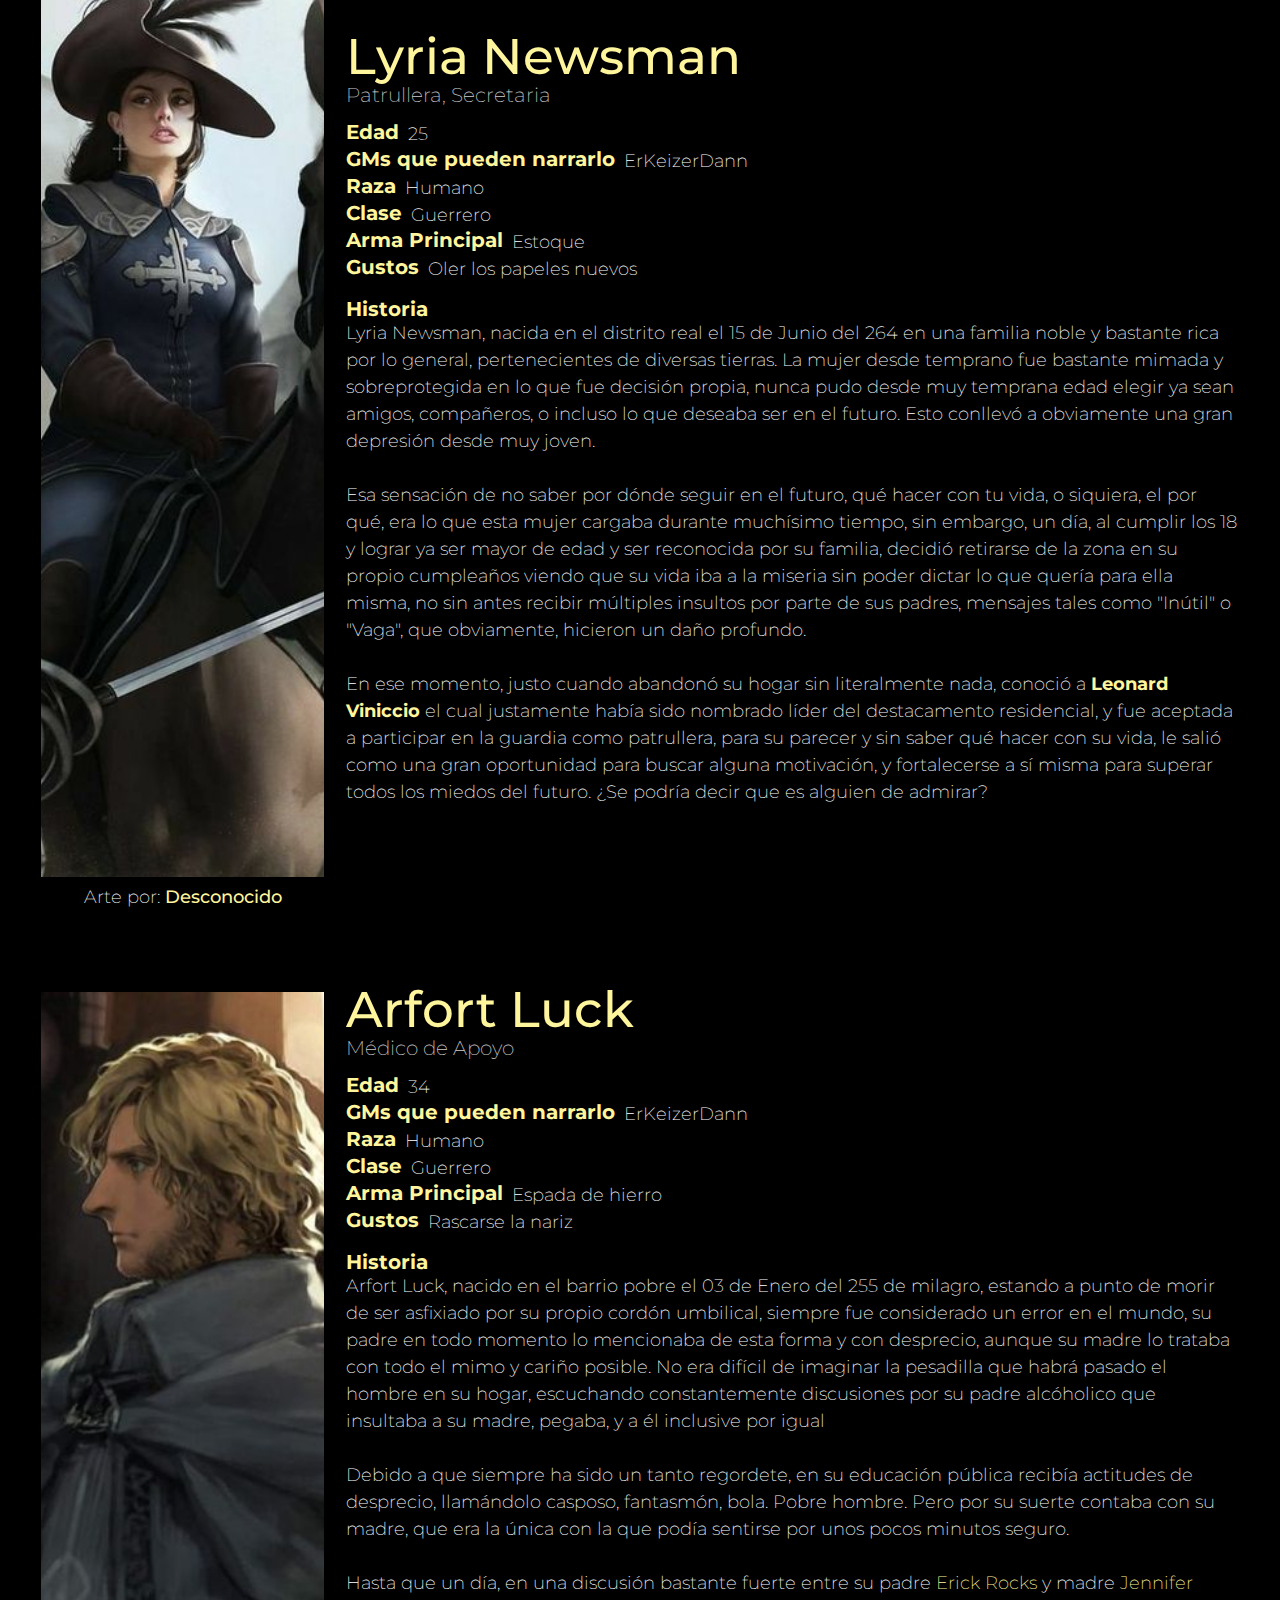
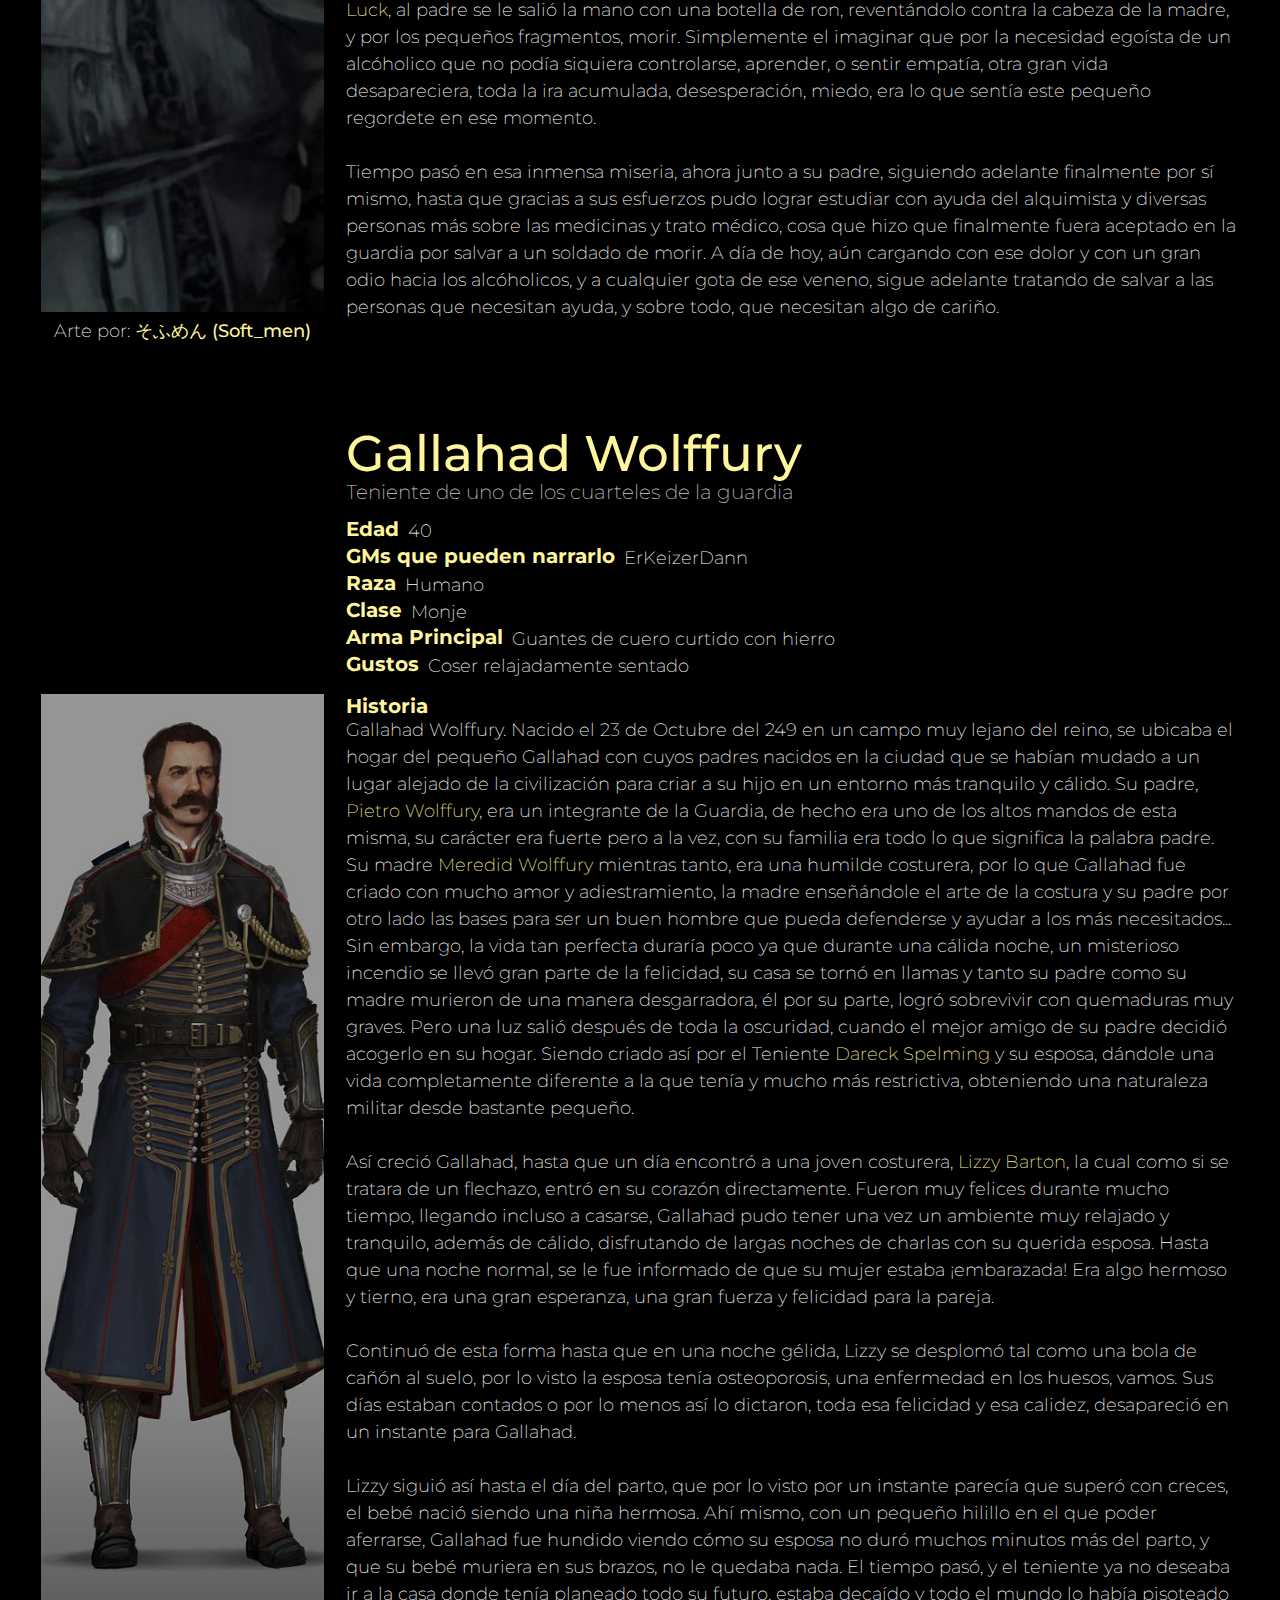
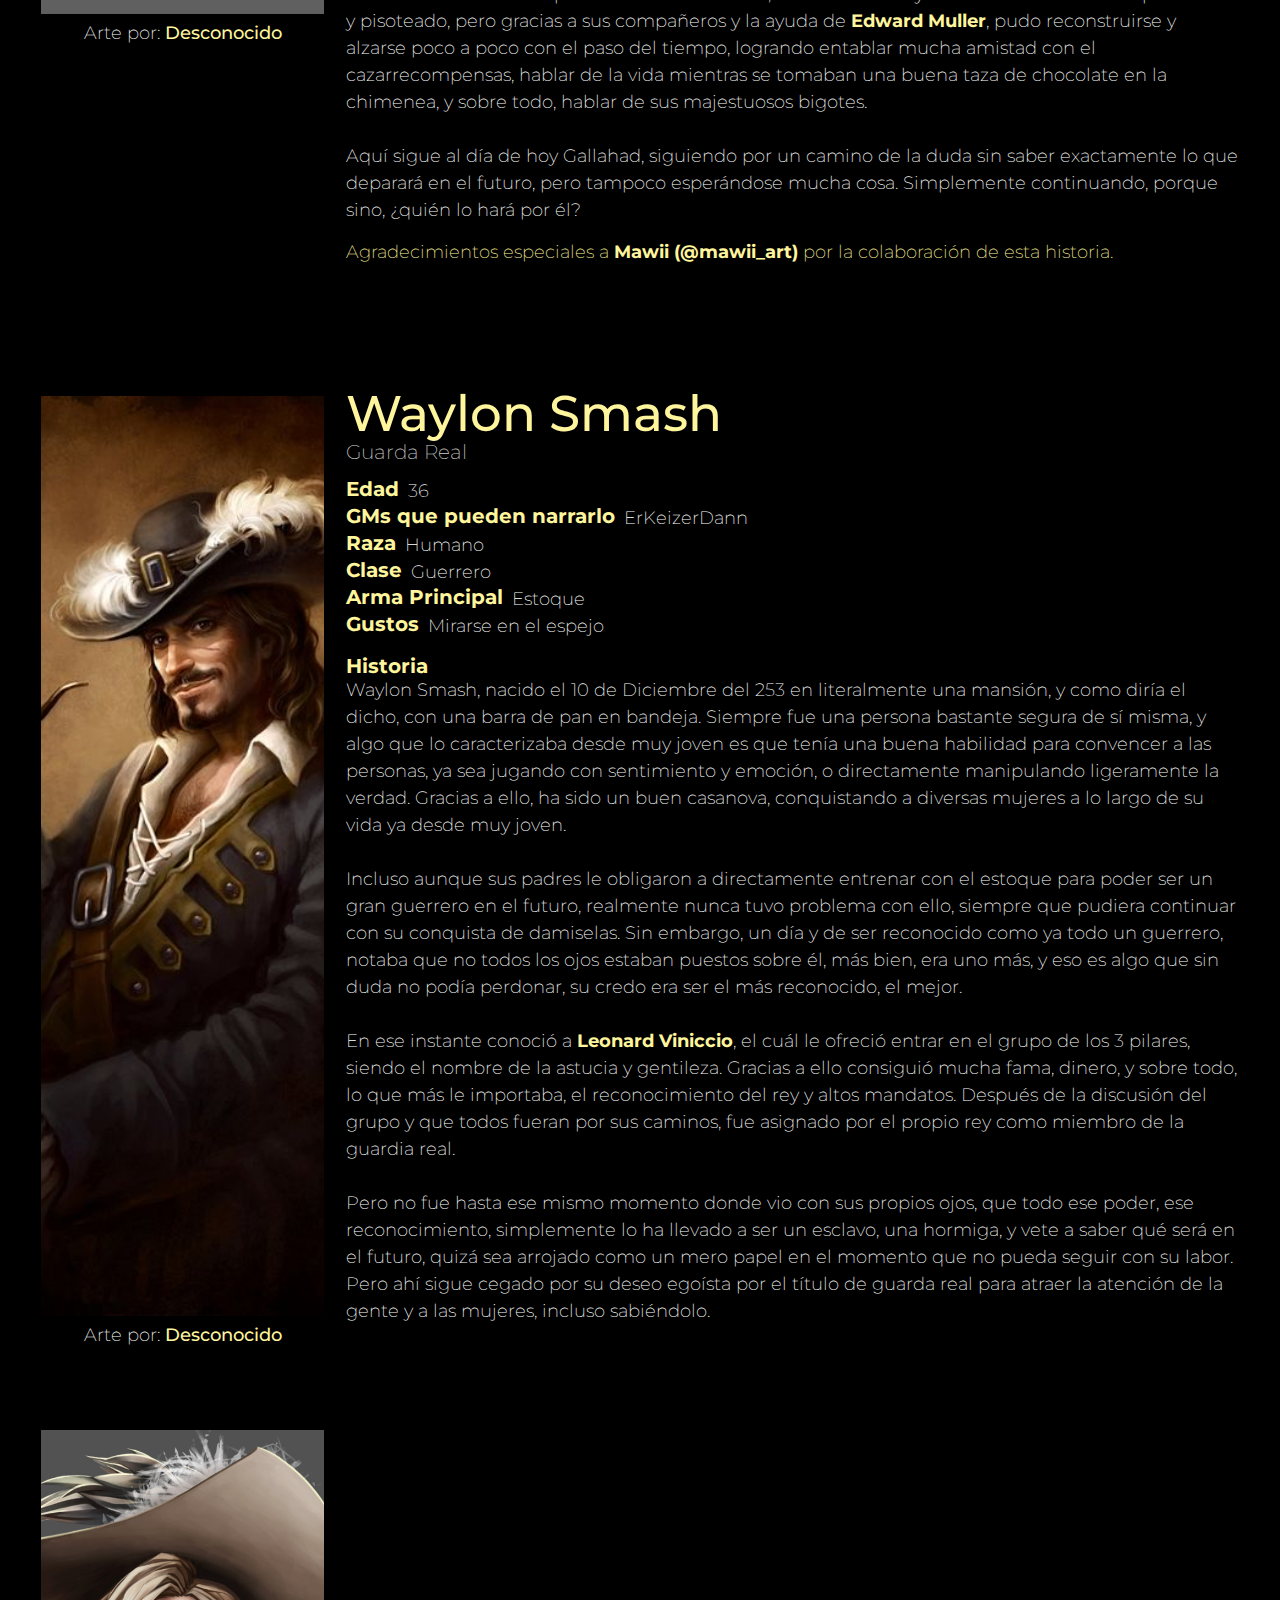
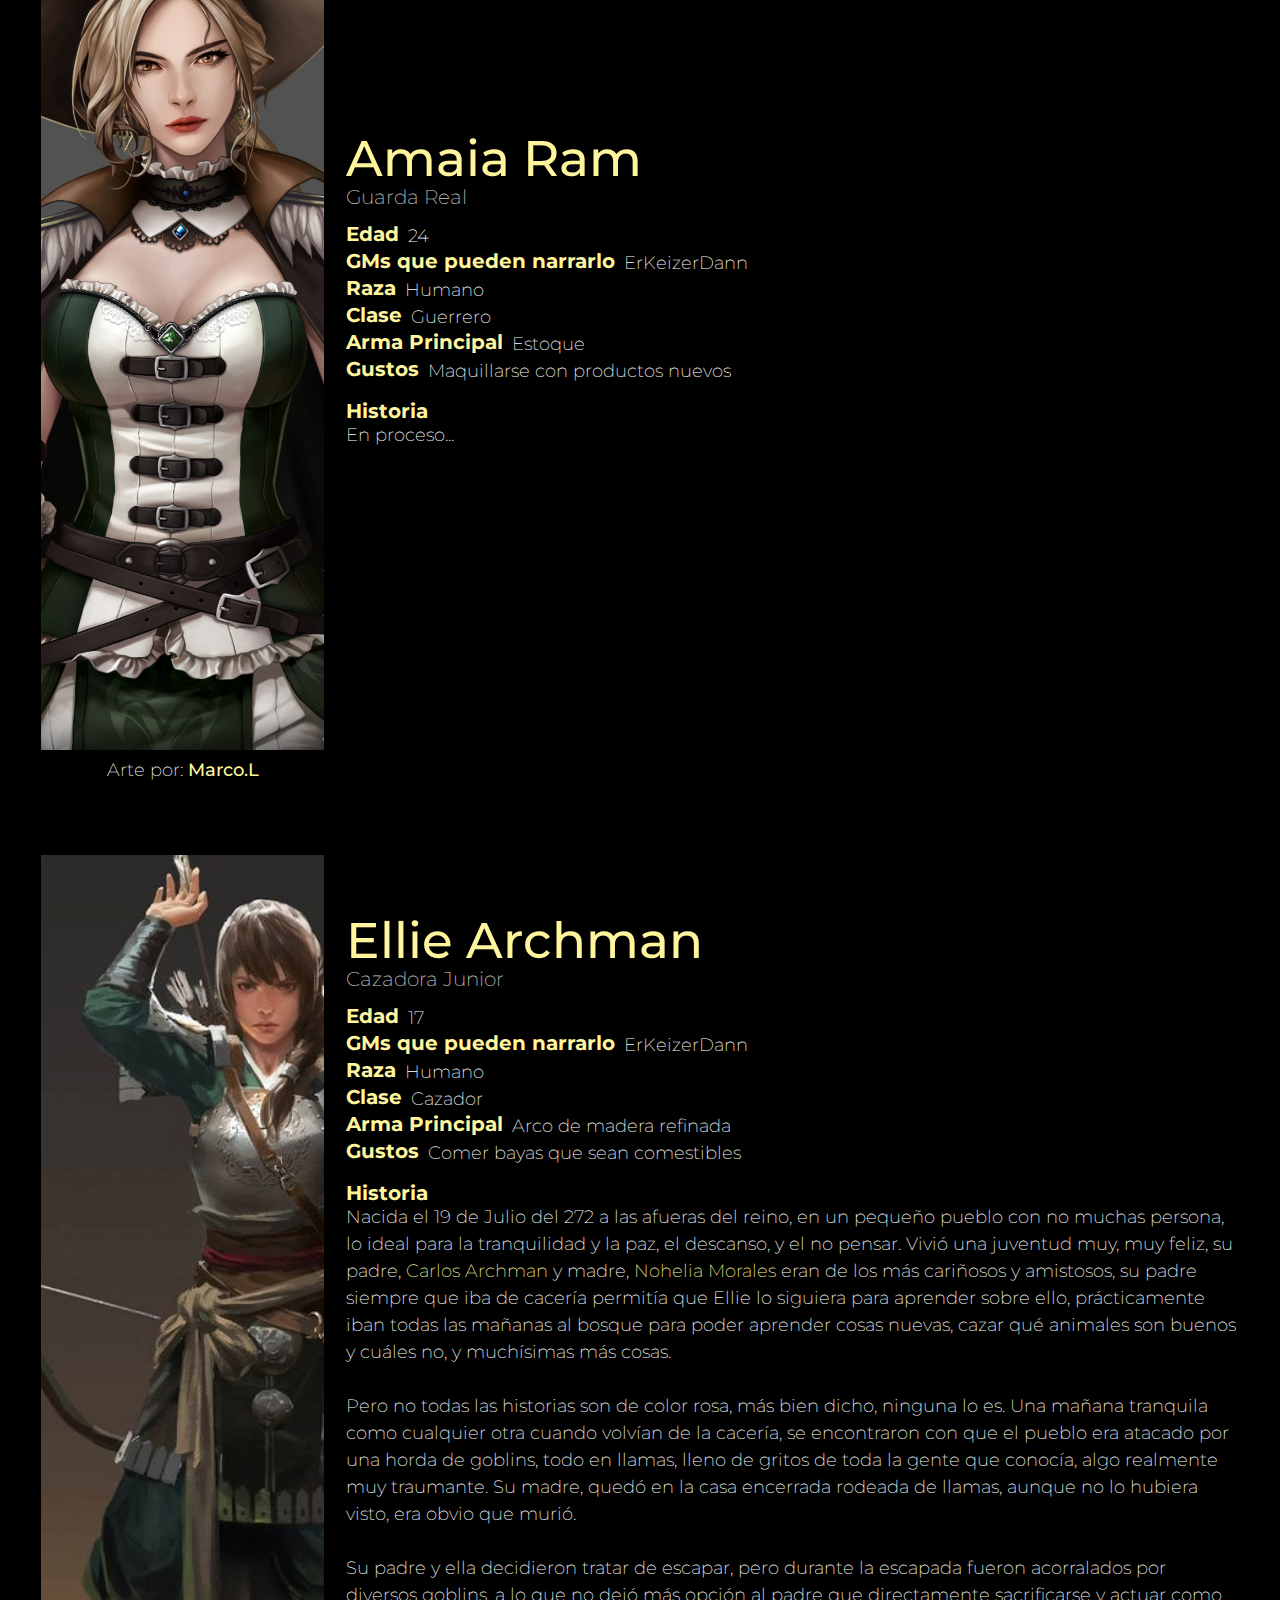
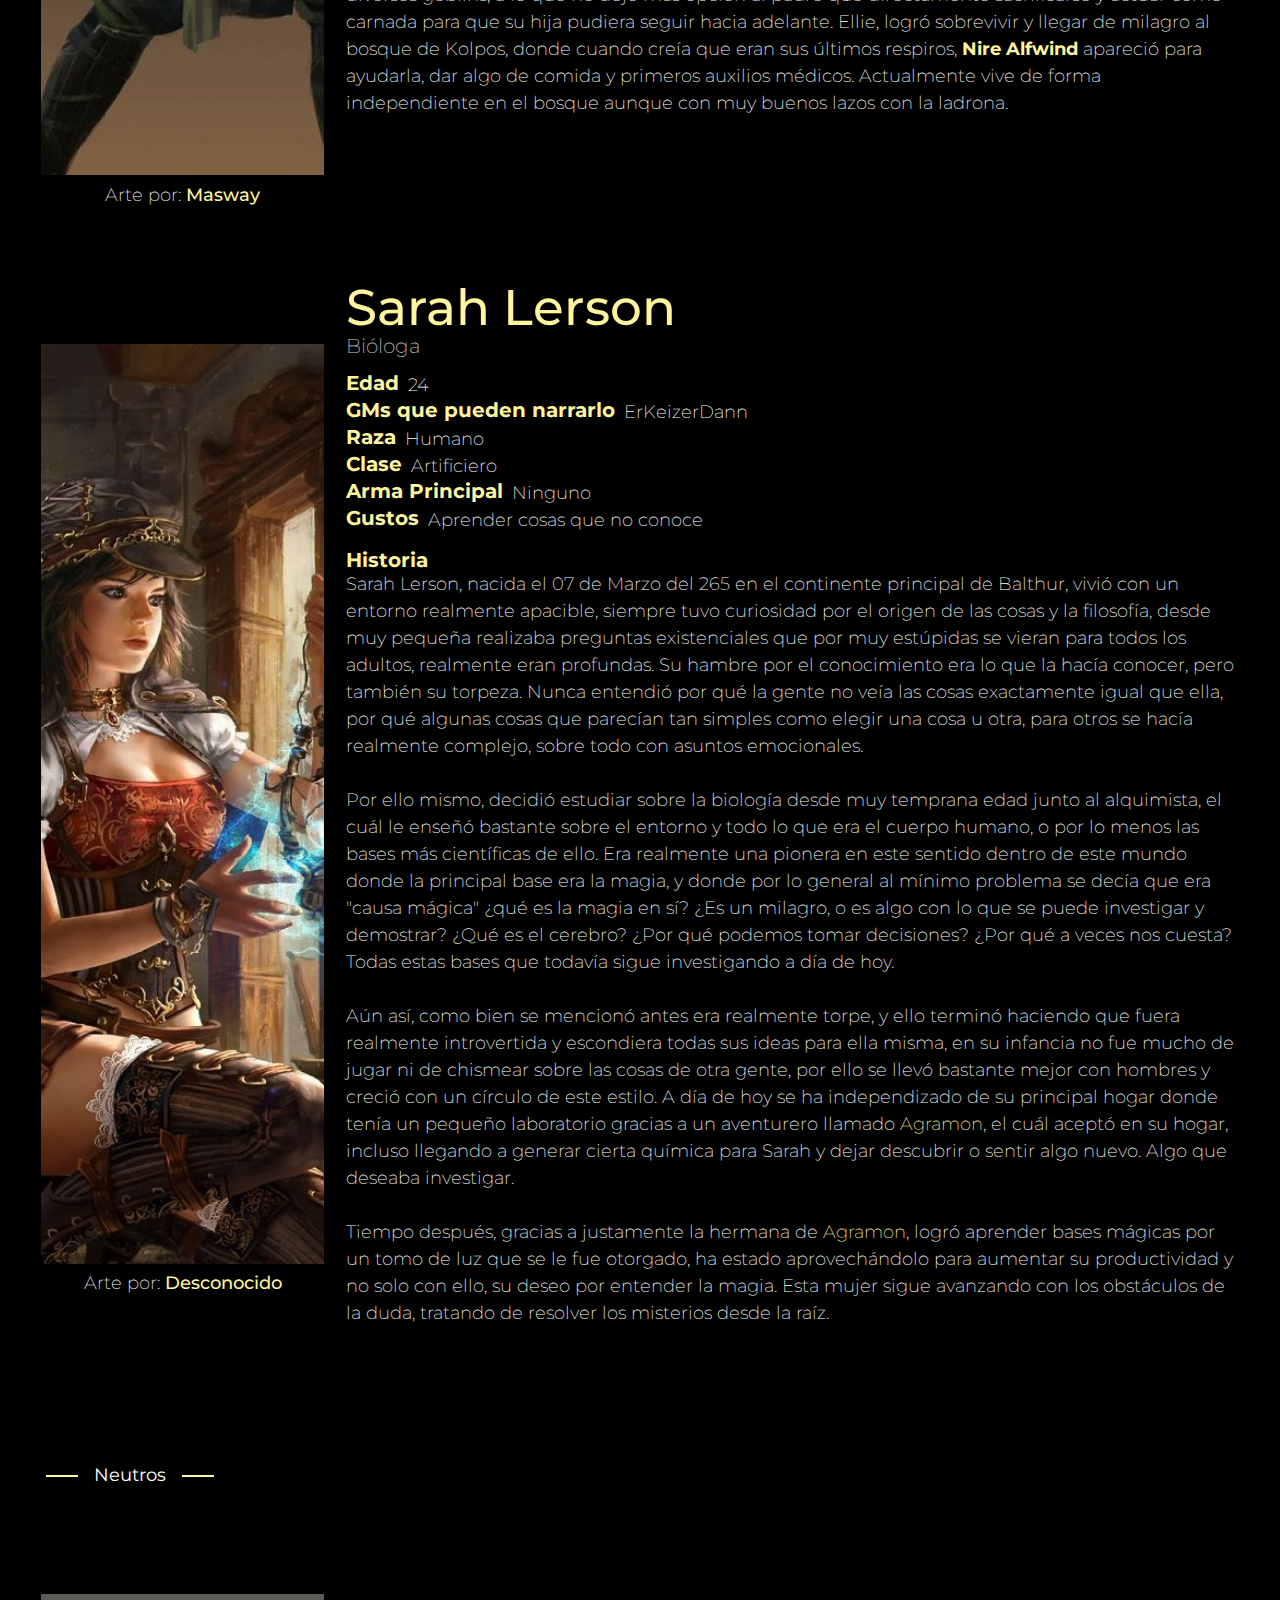
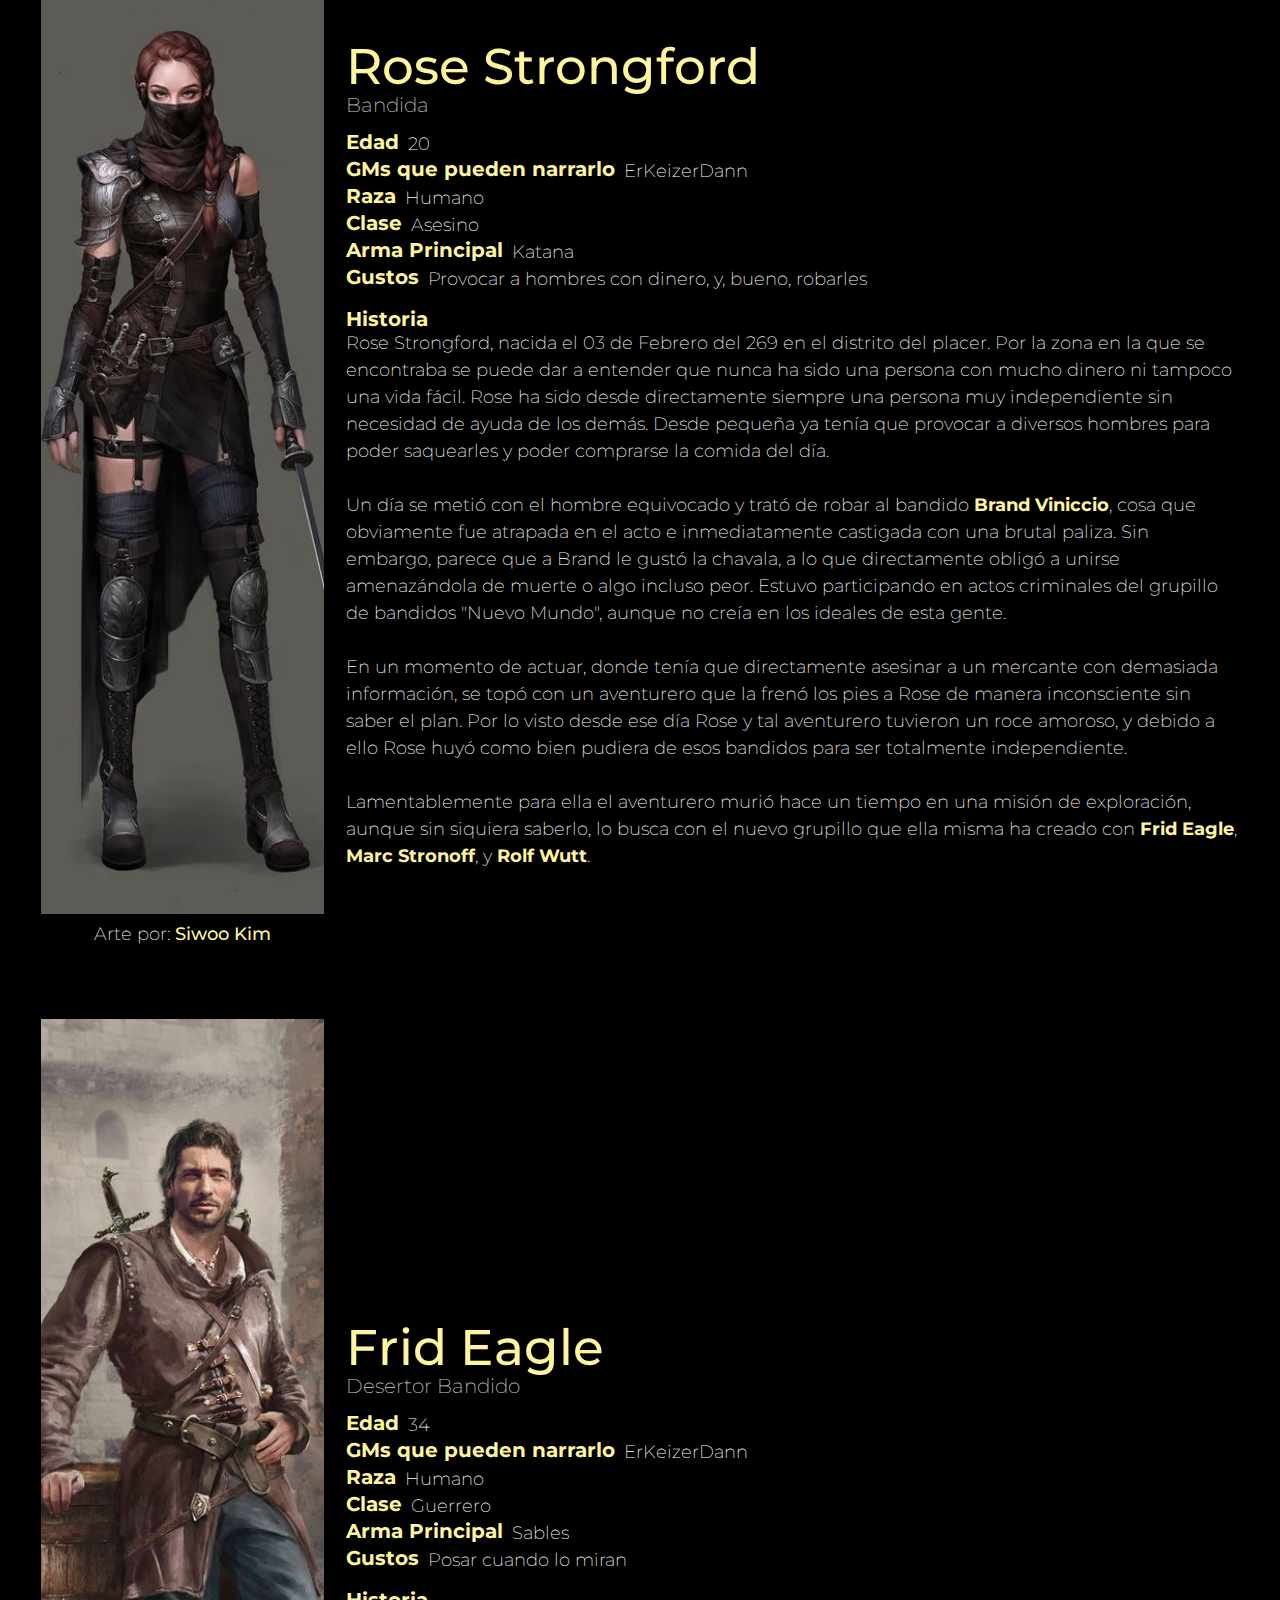
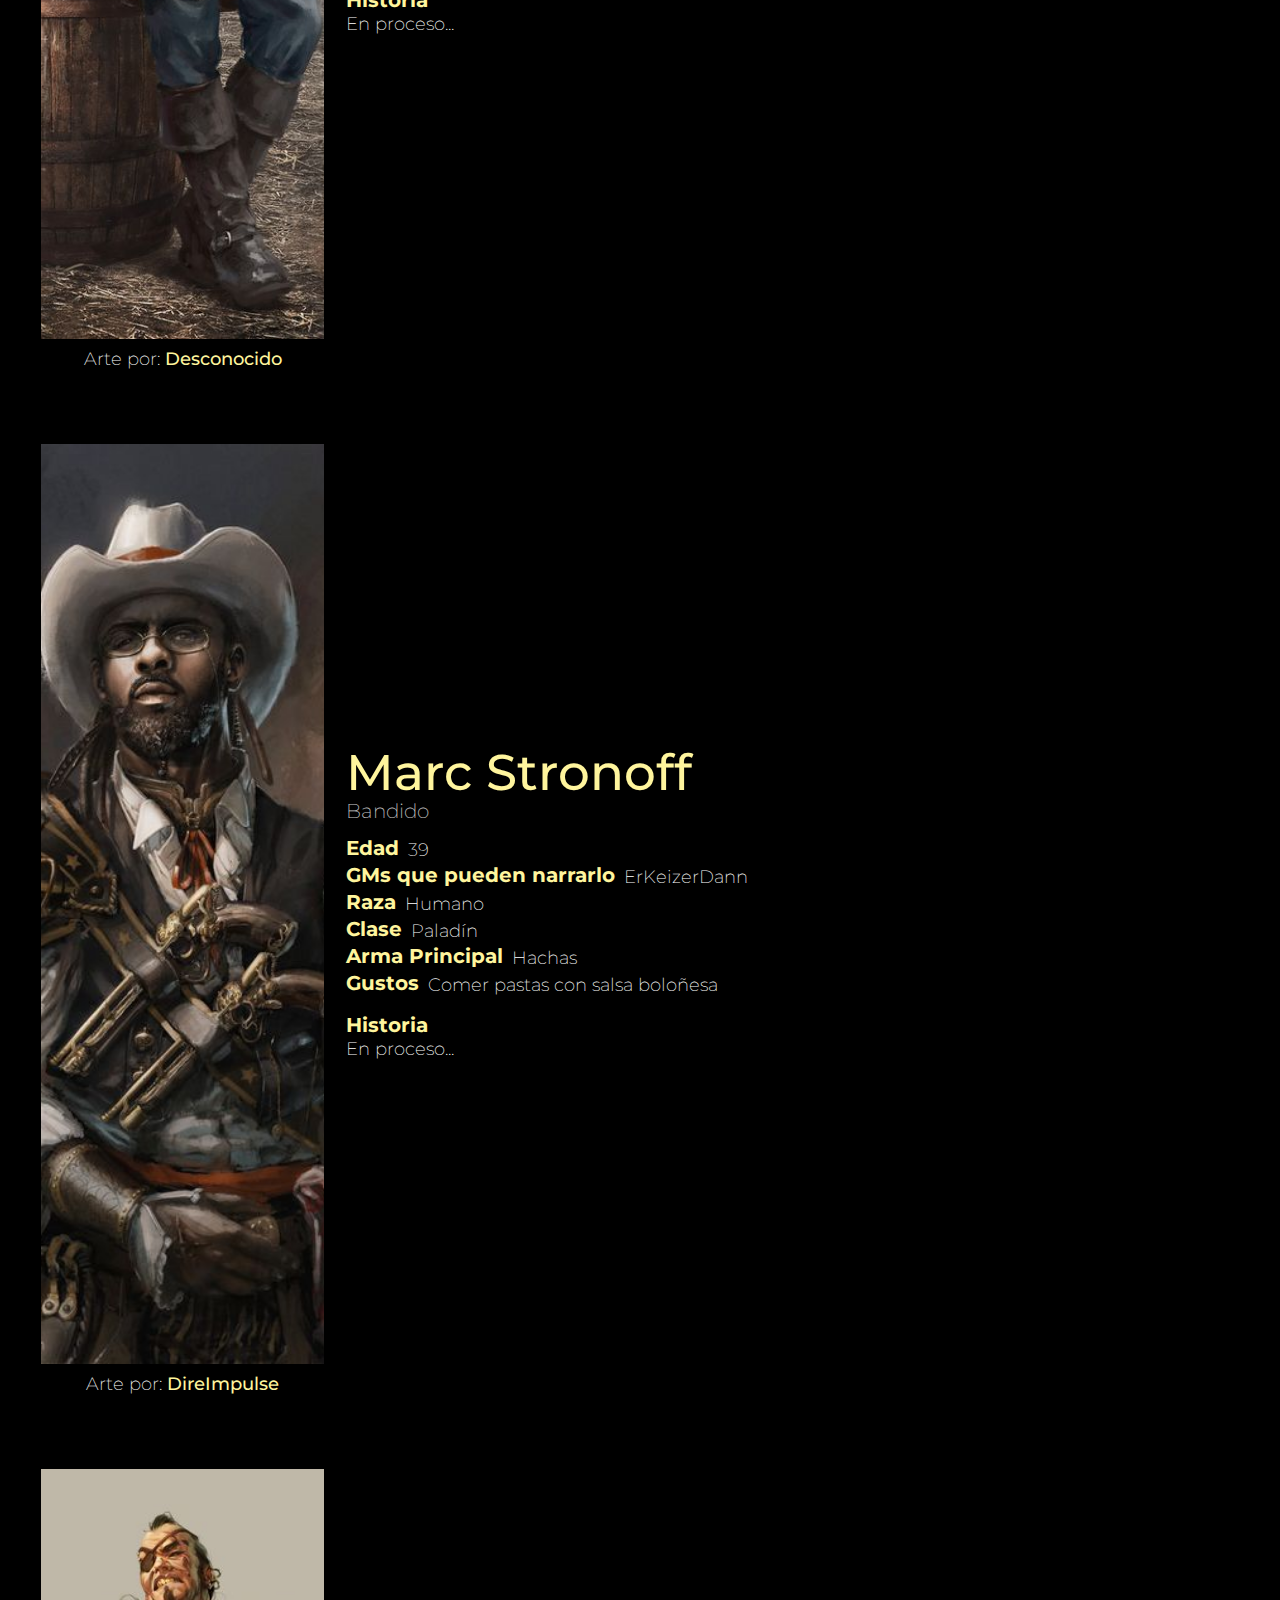
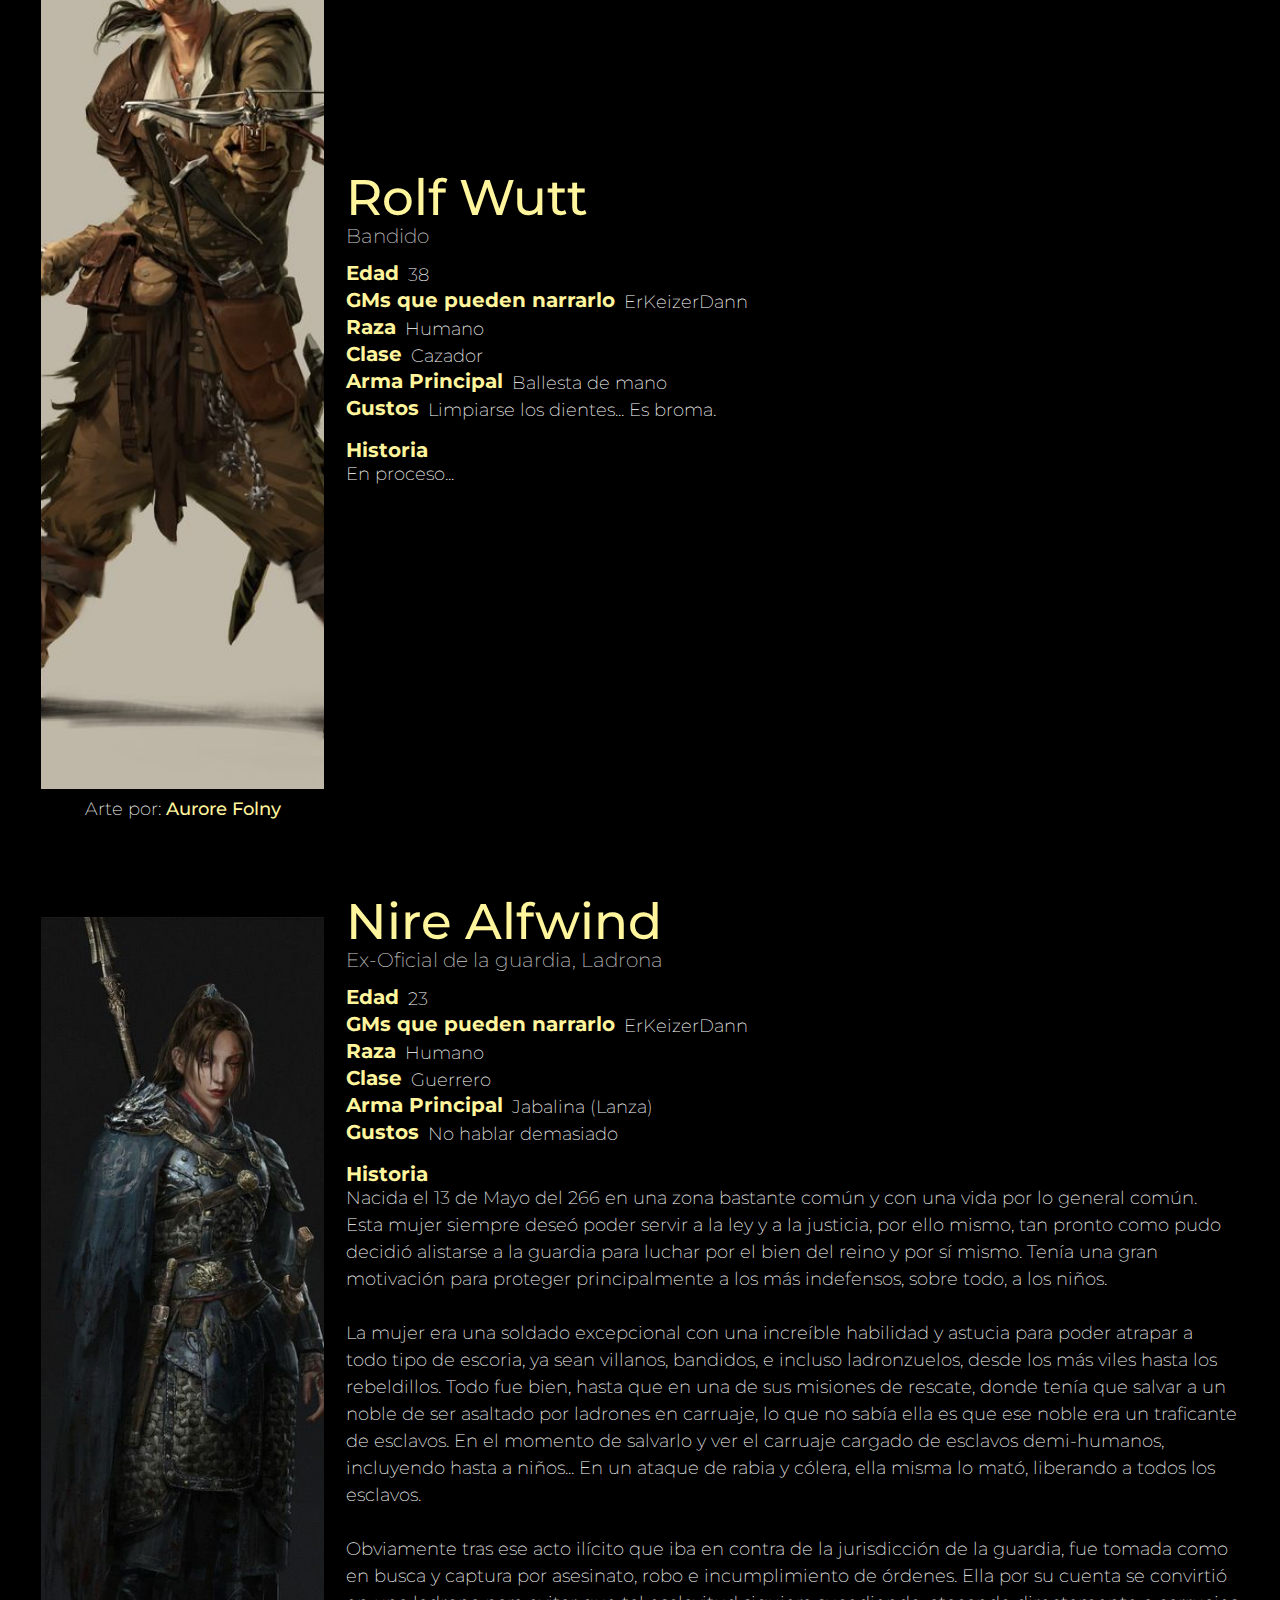
==== commit 828d0b06: "Autors of NPCs edited" ====
--- a/pages/npcs.html
+++ b/pages/npcs.html
@@ -241,8 +241,8 @@
                         actuar y de pensar, empezó a luchar de manera independiente como un joven soldado,
                         dejando de lado a su hermano y madre para poder dictar su destino. Poco después de su
                         independencia, creó un grupo de 3 personas para luchar por lo que ellos creían como
-                        justicia, compuesta por él mismo, <span class="yellow-text text-lighten-3">Jefferson
-                            McGarey</span> y <a href="#waysma" class="yellow-text text-lighten-3 bld">Waylon Smash</a>.
+                        justicia, compuesta por él mismo, <a href="#jefmcg" class="yellow-text text-lighten-3 bld">Jefferson
+                            McGarey</a> y <a href="#waysma" class="yellow-text text-lighten-3 bld">Waylon Smash</a>.
                         Se hacían conocer como los tres
                         pilares (Para nada basado en los 3 mosqueteros). <br>
                         <br>
@@ -817,7 +817,7 @@
                     </div>
                     <div class="clase">
                         <h3 class="yellow-text text-lighten-3">Clase </h3>
-                        <p> Asesina</p>
+                        <p> Asesino</p>
                     </div>
                     <div class="arma">
                         <h3 class="yellow-text text-lighten-3">Arma Principal </h3>
@@ -854,9 +854,7 @@
                         <br>
                         Lamentablemente para ella el aventurero murió hace un tiempo en una misión de
                         exploración, aunque sin siquiera saberlo, lo busca con el nuevo grupillo que ella misma
-                        ha creado con <span class="yellow-text text-lighten-3">Frid Eagle</span>, <span
-                            class="yellow-text text-lighten-3">Marc
-                            Stronoff</span>, y <span class="yellow-text text-lighten-3">Rolf Wutt</span>.
+                        ha creado con <a href="#frieag" class="yellow-text text-lighten-3 bld">Frid Eagle</a>, <a href="#marstr" class="yellow-text text-lighten-3 bld">Marc Stronoff</a>, y <a href="#rolwut" class="yellow-text text-lighten-3 bld">Rolf Wutt</a>.
                     </p>
                 </div>
             </div>
@@ -890,7 +888,7 @@
                     </div>
                     <div class="clase">
                         <h3 class="yellow-text text-lighten-3">Clase </h3>
-                        <p> Asesino</p>
+                        <p> Guerrero</p>
                     </div>
                     <div class="arma">
                         <h3 class="yellow-text text-lighten-3">Arma Principal </h3>
@@ -916,7 +914,7 @@
                 <img src="../rsc/neutro/grupillo-de-bandidos/marc-stronoff-hachero.jpg" alt="marstr"
                     class="tooltipped" data-position="top"
                     data-tooltip="Si quieres ser alguien, finge serlo hasta conseguir convertirte en ese alguien.">
-                <p>Arte por: <a href="#" class="yellow-text text-lighten-3 hoverable">Desconocido</a></p>
+                <p>Arte por: <a href="https://www.deviantart.com/direimpulse" class="yellow-text text-lighten-3 hoverable">DireImpulse</a></p>
             </div>
             <div class="col s12 m6 l9 info">
                 <div class="name">
@@ -964,7 +962,7 @@
                 <img src="../rsc/neutro/grupillo-de-bandidos/rolf-wutt-arquero.jpg" alt="rolwut"
                     class="tooltipped" data-position="top"
                     data-tooltip="Mira nenaza, las reglas están para incumplirlas, ¿me escuchas? Porque si las siguiéramos ya estaríamos bajo tierra.">
-                <p>Arte por: <a href="#" class="yellow-text text-lighten-3 hoverable">Desconocido</a></p>
+                <p>Arte por: <a href="https://www.artstation.com/aurorefolny" class="yellow-text text-lighten-3 hoverable">Aurore Folny</a></p>
             </div>
             <div class="col s12 m6 l9 info">
                 <div class="name">
@@ -1577,7 +1575,7 @@
                 <img src="../rsc/muertos/jefferson-mcgarey-justiciero-sin-rumbo.jpg" alt="jefmcg"
                     class="tooltipped" data-position="top"
                     data-tooltip="Probablemente te sientas un inútil... Pero, si has podido despertar un día más, es que no lo eres.">
-                <p>Arte por: <a href="#" class="yellow-text text-lighten-3 hoverable">Desconocido</a></p>
+                <p>Arte por: <a href="https://www.pinterest.es/pin/861313497493346710/" class="yellow-text text-lighten-3 hoverable">Lera Styajkina</a></p>
             </div>
             <div class="col s12 m6 l9 info">
                 <div class="name">
